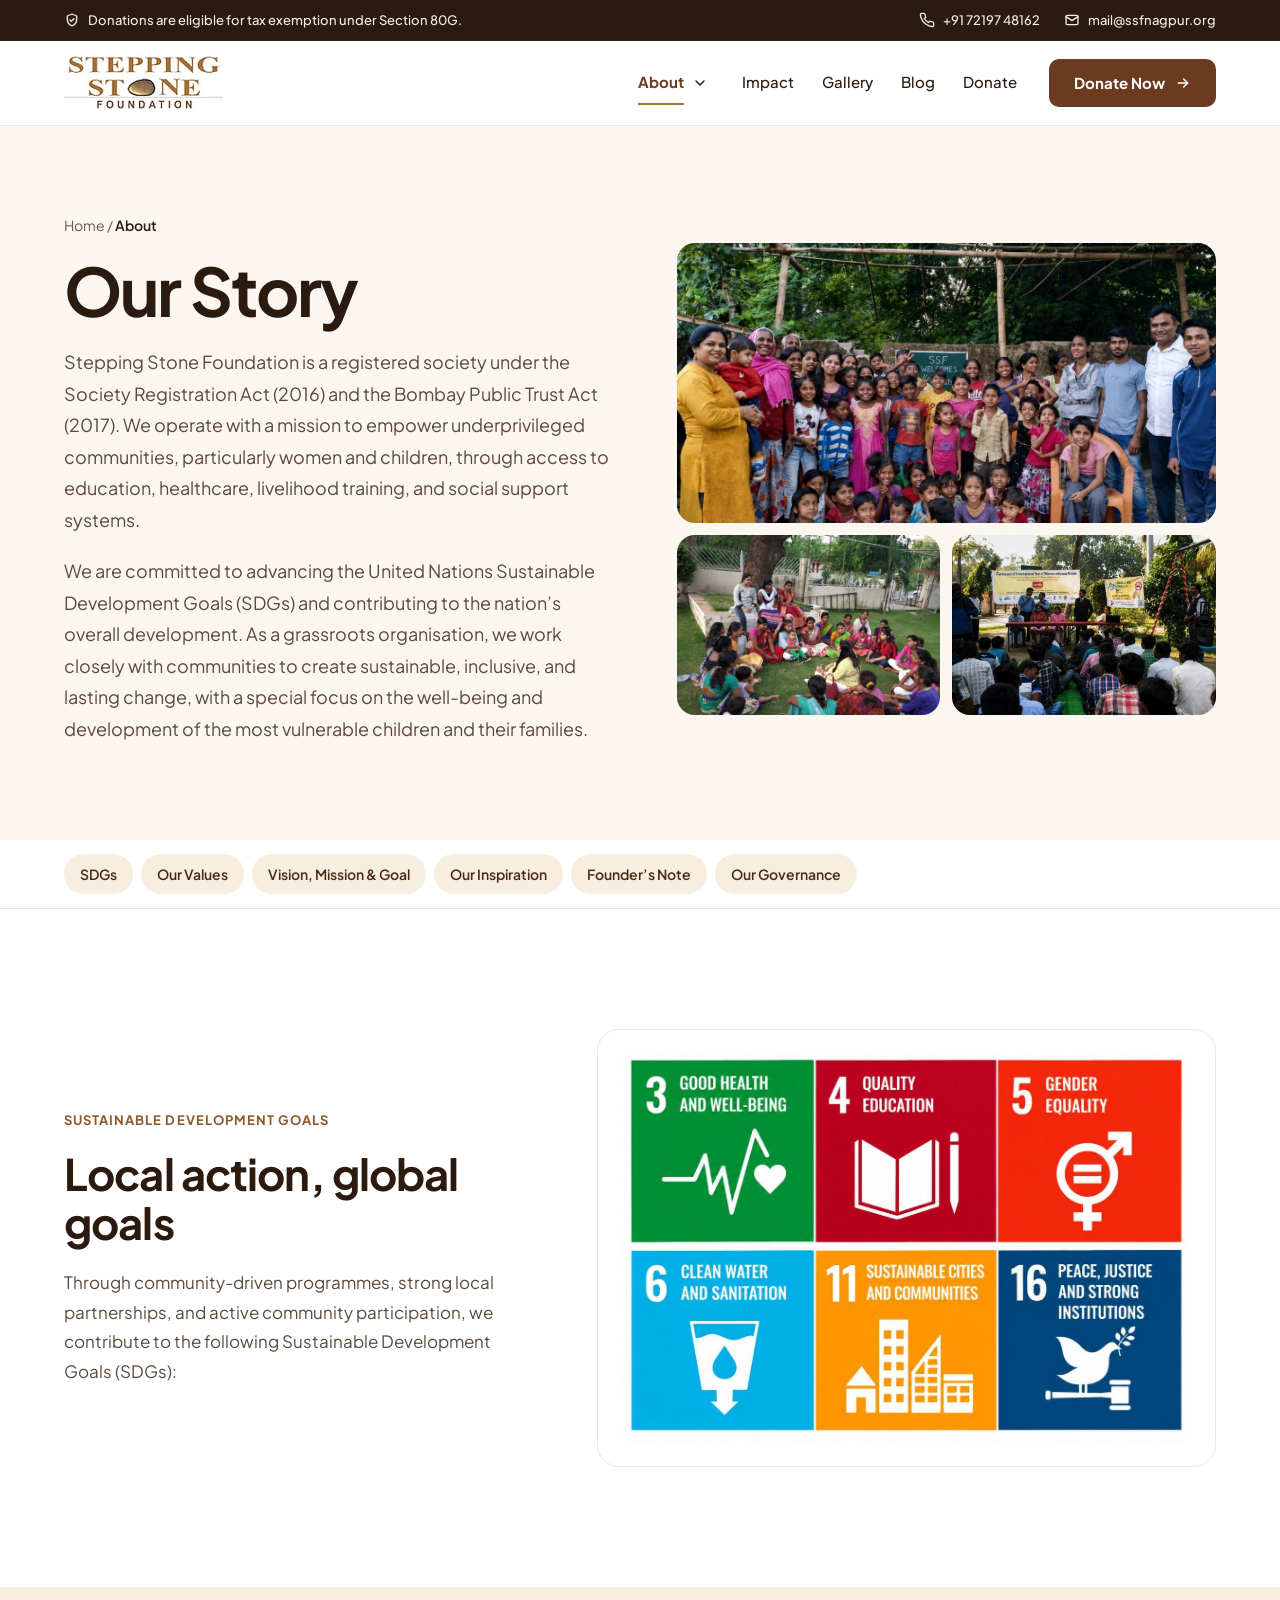
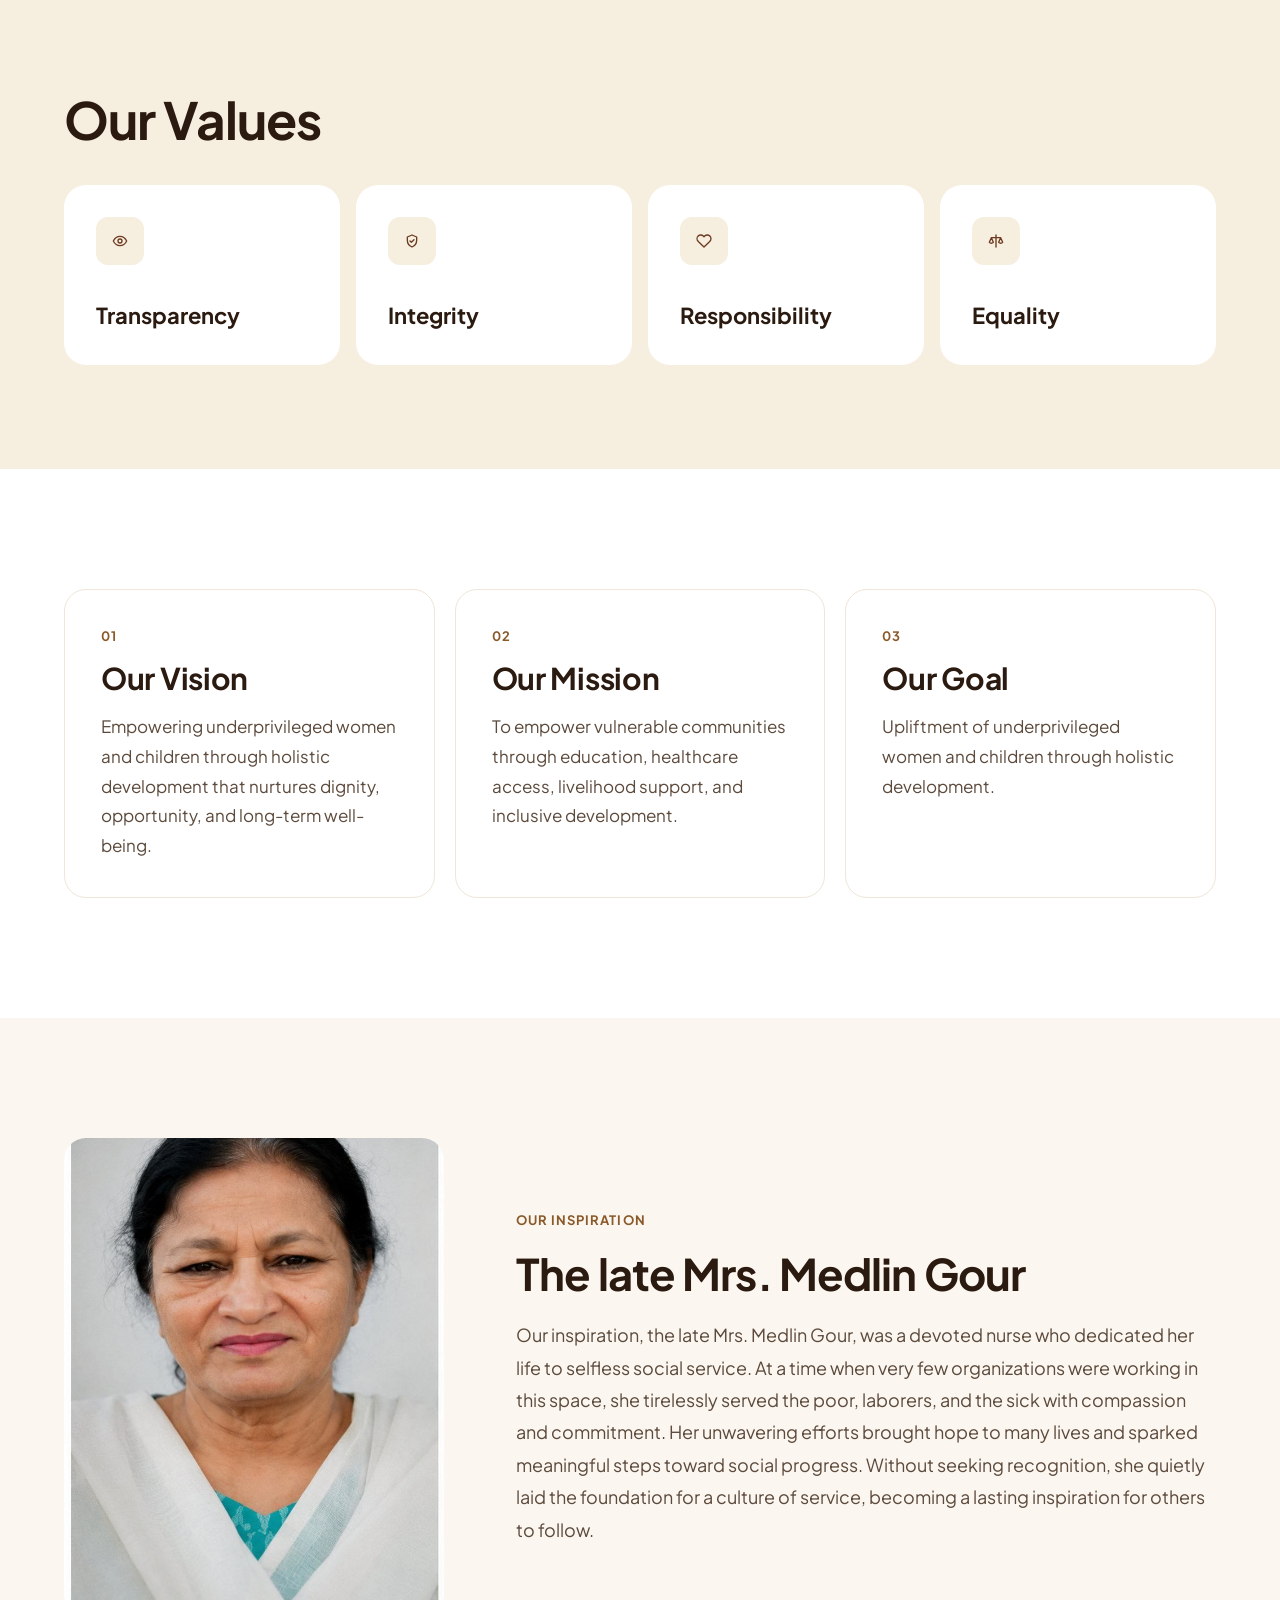
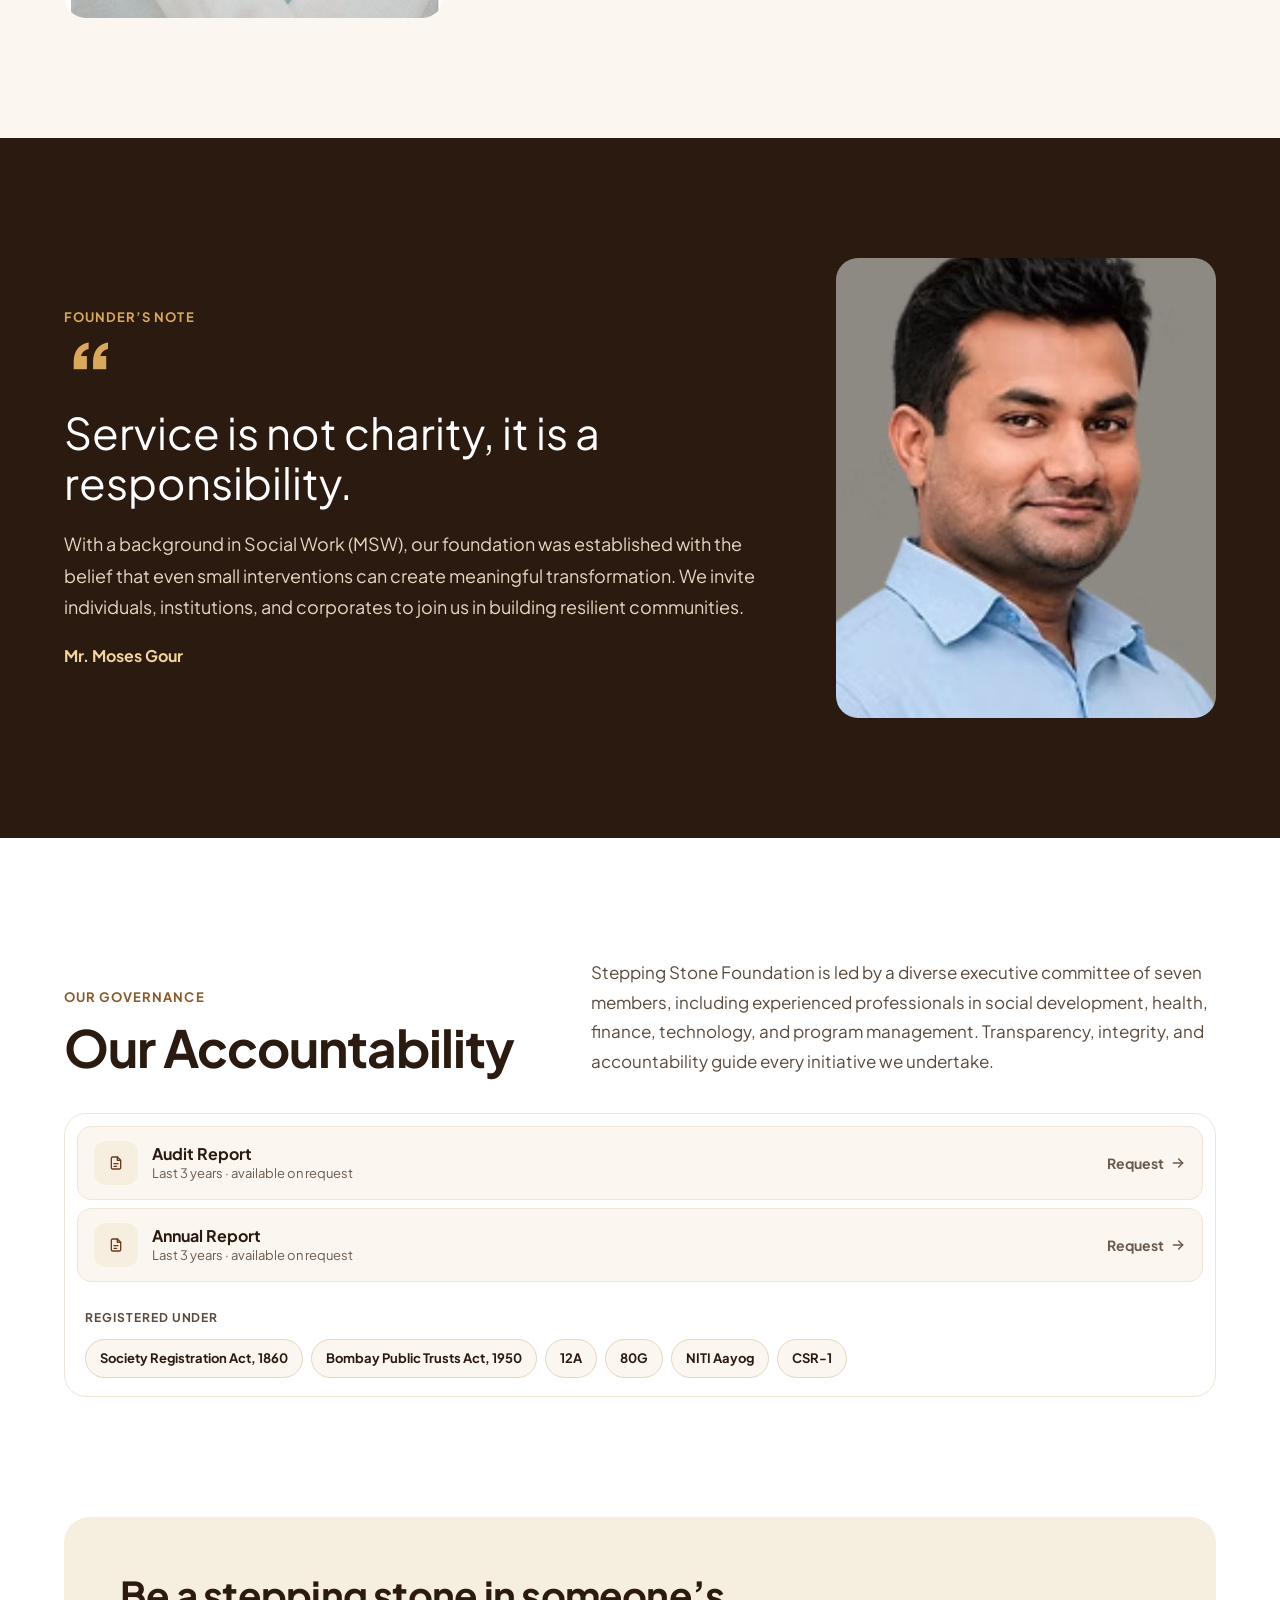
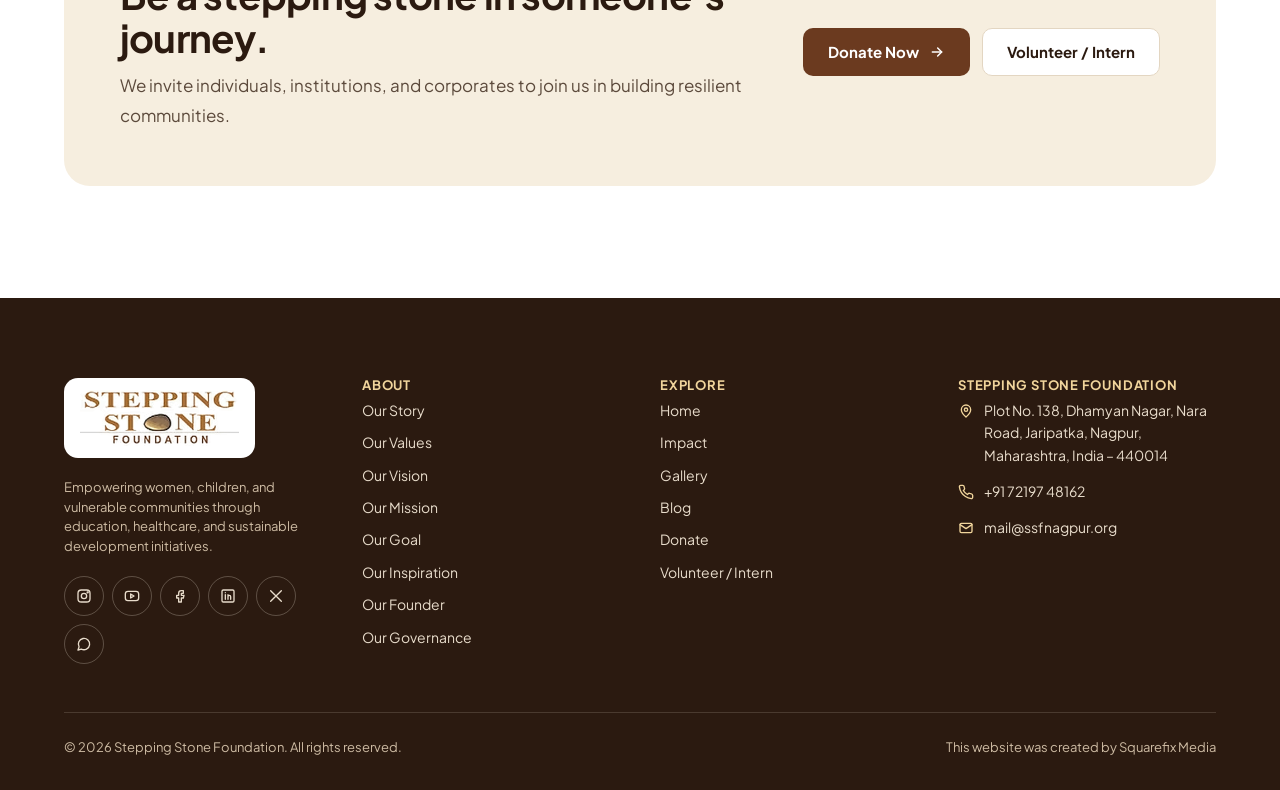
==== about.html @ 9527ee8d "Add files via upload" ====
<!DOCTYPE html>
<html lang="en">
<head>
<meta charset="utf-8">
<meta name="viewport" content="width=device-width, initial-scale=1">
<title>About — Stepping Stone Foundation</title>
<meta name="description" content="Our story, values, vision, mission, inspiration, founder’s note and governance at Stepping Stone Foundation, Nagpur.">
<meta property="og:title" content="About — Stepping Stone Foundation">
<meta property="og:description" content="Our story, values, vision, mission, inspiration, founder’s note and governance at Stepping Stone Foundation, Nagpur.">
<meta property="og:image" content="assets/img/hero-1.jpg">
<meta name="theme-color" content="#2B1A10">
<link rel="icon" href="data:image/svg+xml,%3Csvg xmlns='http://www.w3.org/2000/svg' viewBox='0 0 64 64'%3E%3Crect width='64' height='64' rx='14' fill='%232B1A10'/%3E%3Cellipse cx='32' cy='34' rx='18' ry='13' fill='%23A8732B'/%3E%3Cellipse cx='26' cy='29' rx='6' ry='3' fill='%23F1D59C' opacity='.8'/%3E%3C/svg%3E">
<link rel="preconnect" href="https://fonts.googleapis.com">
<link rel="preconnect" href="https://fonts.gstatic.com" crossorigin>
<link href="https://fonts.googleapis.com/css2?family=Plus+Jakarta+Sans:ital,wght@0,400;0,500;0,600;0,700;0,800;1,500&display=swap" rel="stylesheet">
<link rel="stylesheet" href="assets/css/style.css">
<script>(function(d){if('IntersectionObserver' in window&&!matchMedia('(prefers-reduced-motion: reduce)').matches){d.classList.add('js-reveal');setTimeout(function(){if(!window.SSF_REVEAL)d.classList.remove('js-reveal')},3000)}})(document.documentElement)</script>
</head>
<body>
<a class="skip" href="#main">Skip to content</a>
<div class="topbar">
<div class="container">
<p class="note"><svg class="icon" width="15" height="15" viewBox="0 0 24 24" fill="none" stroke="currentColor" stroke-width="2" stroke-linecap="round" stroke-linejoin="round" aria-hidden="true"><path d="M12 3l7 3v5c0 4.5-3 8.5-7 10-4-1.5-7-5.5-7-10V6l7-3z"/><path d="M9 12l2 2 4-4"/></svg>Donations are eligible for tax exemption under Section 80G.</p>
<div class="contact">
<a href="tel:+917219748162"><svg class="icon" width="14" height="14" viewBox="0 0 24 24" fill="none" stroke="currentColor" stroke-width="2" stroke-linecap="round" stroke-linejoin="round" aria-hidden="true"><path d="M22 16.9v3a2 2 0 0 1-2.2 2 19.8 19.8 0 0 1-8.6-3.1 19.5 19.5 0 0 1-6-6A19.8 19.8 0 0 1 2.1 4.2 2 2 0 0 1 4.1 2h3a2 2 0 0 1 2 1.7c.1.9.4 1.8.7 2.7a2 2 0 0 1-.5 2.1L8 9.8a16 16 0 0 0 6 6l1.3-1.3a2 2 0 0 1 2.1-.4c.9.3 1.8.6 2.7.7a2 2 0 0 1 1.7 2z"/></svg>+91 72197 48162</a>
<a href="mailto:mail@ssfnagpur.org"><svg class="icon" width="14" height="14" viewBox="0 0 24 24" fill="none" stroke="currentColor" stroke-width="2" stroke-linecap="round" stroke-linejoin="round" aria-hidden="true"><rect x="3" y="5" width="18" height="14" rx="2"/><path d="M3 7l9 6 9-6"/></svg>mail@ssfnagpur.org</a>
</div>
</div>
</div>
<header class="site-header">
<div class="container">
<a class="brand" href="index.html" aria-label="Stepping Stone Foundation, home"><img src="assets/img/logo.png" alt="Stepping Stone Foundation" width="156" height="55"></a>
<button class="nav-toggle" type="button" aria-expanded="false" aria-controls="site-nav" aria-label="Menu"><svg class="icon" width="22" height="22" viewBox="0 0 24 24" fill="none" stroke="currentColor" stroke-width="2" stroke-linecap="round" stroke-linejoin="round" aria-hidden="true"><path d="M4 7h16M4 12h16M4 17h16"/></svg></button>
<nav class="nav" id="site-nav" aria-label="Main">
<ul class="nav-links">
<li class="has-menu"><a href="about.html" aria-current="page">About</a><button class="submenu-toggle" type="button" aria-expanded="false" aria-controls="about-menu" aria-label="Show About sections"><svg class="icon" width="16" height="16" viewBox="0 0 24 24" fill="none" stroke="currentColor" stroke-width="2.2" stroke-linecap="round" stroke-linejoin="round" aria-hidden="true"><path d="M6 9l6 6 6-6"/></svg></button><div class="submenu" id="about-menu"><ul><li><a href="about.html#story">Our Story</a></li>
<li><a href="about.html#values">Our Values</a></li>
<li><a href="about.html#vision">Our Vision</a></li>
<li><a href="about.html#mission">Our Mission</a></li>
<li><a href="about.html#goal">Our Goal</a></li>
<li><a href="about.html#inspiration">Our Inspiration</a></li>
<li><a href="about.html#founder">Our Founder</a></li>
<li><a href="about.html#governance">Our Governance</a></li></ul></div></li>
<li><a href="impact.html">Impact</a></li>
<li><a href="gallery.html">Gallery</a></li>
<li><a href="blog.html">Blog</a></li>
<li><a href="donate.html">Donate</a></li>
</ul>
<a class="btn btn-primary" href="donate.html">Donate Now<svg class="icon" width="16" height="16" viewBox="0 0 24 24" fill="none" stroke="currentColor" stroke-width="2.2" stroke-linecap="round" stroke-linejoin="round" aria-hidden="true"><path d="M5 12h14"/><path d="M13 6l6 6-6 6"/></svg></a>
</nav>
</div>
</header>
<main id="main">

<section class="page-hero bg-cream-2" id="story">
<div class="container row" style="gap:48px 64px">
<div class="stack grow reveal" style="flex-grow:1.1">
<nav aria-label="Breadcrumb" class="breadcrumb"><a href="index.html">Home</a> / <span aria-current="page">About</span></nav>
<h1 class="h1">Our Story</h1>
<p class="body-lg" style="font-size:18px">Stepping Stone Foundation is a registered society under the Society Registration Act (2016) and the Bombay Public Trust Act (2017). We operate with a mission to empower underprivileged communities, particularly women and children, through access to education, healthcare, livelihood training, and social support systems.</p>
<p class="body-lg" style="font-size:18px">We are committed to advancing the United Nations Sustainable Development Goals (SDGs) and contributing to the nation’s overall development. As a grassroots organisation, we work closely with communities to create sustainable, inclusive, and lasting change, with a special focus on the well-being and development of the most vulnerable children and their families.</p>
</div>
<div class="grow reveal" style="display:grid;grid-template-columns:1fr 1fr;gap:12px;--d:90ms">
<img alt="Children and volunteers at a Stepping Stone community session" class="cover" decoding="async" height="900" src="assets/img/hero-1.jpg" style="grid-column:1/-1;height:280px;border-radius:18px" width="1200"/>
<img alt="Women in a community meeting circle" class="cover" decoding="async" height="820" src="assets/img/g-circle-meeting.jpg" style="height:180px;border-radius:18px" width="1280"/>
<img alt="Awareness programme for college students on women empowerment and healthcare" class="cover" decoding="async" height="596" src="assets/img/g-awareness-program.jpg" style="height:180px;border-radius:18px" width="796"/>
</div>
</div>
</section>
<nav aria-label="On this page" style="border-bottom:1px solid var(--line)"><div class="container" style="display:flex;flex-wrap:wrap;gap:8px;padding-top:14px;padding-bottom:14px">
<a class="pill" href="#sdgs" style="min-height:40px;font-size:14px;padding:0 16px">SDGs</a><a class="pill" href="#values" style="min-height:40px;font-size:14px;padding:0 16px">Our Values</a><a class="pill" href="#vision" style="min-height:40px;font-size:14px;padding:0 16px">Vision, Mission &amp; Goal</a><a class="pill" href="#inspiration" style="min-height:40px;font-size:14px;padding:0 16px">Our Inspiration</a><a class="pill" href="#founder" style="min-height:40px;font-size:14px;padding:0 16px">Founder’s Note</a><a class="pill" href="#governance" style="min-height:40px;font-size:14px;padding:0 16px">Our Governance</a>
</div></nav>
<section class="section" id="sdgs">
<div class="container row" style="gap:40px 64px">
<div class="stack grow-sm reveal"><p class="eyebrow">Sustainable Development Goals</p><h2 class="h2" style="font-size:clamp(30px,3.4vw,44px)">Local action, global goals</h2><p class="body-lg">Through community-driven programmes, strong local partnerships, and active community participation, we contribute to the following Sustainable Development Goals (SDGs):</p></div>
<div class="card grow reveal" style="padding:24px;flex-grow:1.2;--d:90ms"><img alt="UN SDGs 3 Good Health and Well-being, 4 Quality Education, 5 Gender Equality, 6 Clean Water and Sanitation, 11 Sustainable Cities and Communities, 16 Peace, Justice and Strong Institutions" decoding="async" height="819" loading="lazy" src="assets/img/sdgs.jpg" style="width:100%;border-radius:8px" width="1200"/></div>
</div>
</section>
<section class="section bg-cream" id="values" style="padding:104px 0">
<div class="container stack-lg" style="gap:36px">
<h2 class="h2 reveal">Our Values</h2>
<div class="grid-auto-sm">
<div class="card stack reveal" style="border:0;min-height:180px;justify-content:space-between;gap:28px"><span class="icon-box" style="width:48px;height:48px"><svg aria-hidden="true" class="icon" fill="none" height="22" stroke="currentColor" stroke-linecap="round" stroke-linejoin="round" stroke-width="2" viewbox="0 0 24 24" width="22"><path d="M2 12s3.5-7 10-7 10 7 10 7-3.5 7-10 7S2 12 2 12z"></path><circle cx="12" cy="12" r="3"></circle></svg></span><p style="font-size:22px;font-weight:700">Transparency</p></div>
<div class="card stack reveal" style="border:0;min-height:180px;justify-content:space-between;gap:28px;--d:90ms"><span class="icon-box" style="width:48px;height:48px"><svg aria-hidden="true" class="icon" fill="none" height="22" stroke="currentColor" stroke-linecap="round" stroke-linejoin="round" stroke-width="2" viewbox="0 0 24 24" width="22"><path d="M12 3l7 3v5c0 4.5-3 8.5-7 10-4-1.5-7-5.5-7-10V6l7-3z"></path><path d="M9 12l2 2 4-4"></path></svg></span><p style="font-size:22px;font-weight:700">Integrity</p></div>
<div class="card stack reveal" style="border:0;min-height:180px;justify-content:space-between;gap:28px;--d:180ms"><span class="icon-box" style="width:48px;height:48px"><svg aria-hidden="true" class="icon" fill="none" height="22" stroke="currentColor" stroke-linecap="round" stroke-linejoin="round" stroke-width="2" viewbox="0 0 24 24" width="22"><path d="M20.8 4.6a5.5 5.5 0 0 0-7.8 0L12 5.7l-1-1.1a5.5 5.5 0 0 0-7.8 7.8l1 1.1L12 21l7.8-7.5 1-1.1a5.5 5.5 0 0 0 0-7.8z"></path></svg></span><p style="font-size:22px;font-weight:700">Responsibility</p></div>
<div class="card stack reveal" style="border:0;min-height:180px;justify-content:space-between;gap:28px;--d:270ms"><span class="icon-box" style="width:48px;height:48px"><svg aria-hidden="true" class="icon" fill="none" height="22" stroke="currentColor" stroke-linecap="round" stroke-linejoin="round" stroke-width="2" viewbox="0 0 24 24" width="22"><path d="M12 3v18M5 7h14M5 7l-3 7a4 4 0 0 0 6 0L5 7zM19 7l-3 7a4 4 0 0 0 6 0l-3-7z"></path></svg></span><p style="font-size:22px;font-weight:700">Equality</p></div>
</div>
</div>
</section>
<section class="section">
<div class="container grid-auto">
<div class="card stack reveal" id="vision" style="padding:36px;gap:16px"><p class="counter">01</p><h2 class="h4" style="font-size:30px">Our Vision</h2><p class="body-lg">Empowering underprivileged women and children through holistic development that nurtures dignity, opportunity, and long-term well-being.</p></div><div class="card stack reveal" id="mission" style="padding:36px;gap:16px;--d:90ms"><p class="counter">02</p><h2 class="h4" style="font-size:30px">Our Mission</h2><p class="body-lg">To empower vulnerable communities through education, healthcare access, livelihood support, and inclusive development.</p></div><div class="card stack reveal" id="goal" style="padding:36px;gap:16px;--d:180ms"><p class="counter">03</p><h2 class="h4" style="font-size:30px">Our Goal</h2><p class="body-lg">Upliftment of underprivileged women and children through holistic development.</p></div>
</div>
</section>
<section class="section bg-cream-2" id="inspiration">
<div class="container row" style="gap:40px 72px">
<img alt="The late Mrs. Medlin Gour" class="cover reveal" decoding="async" height="1196" loading="lazy" src="assets/img/inspiration-medlin-gour.jpg" style="flex:0 1 380px;max-width:380px;height:480px;border-radius:22px;min-width:0" width="674"/>
<div class="stack grow reveal" style="--d:90ms"><p class="eyebrow">Our Inspiration</p><h2 class="h2" style="font-size:clamp(30px,3.4vw,44px)">The late Mrs. Medlin Gour</h2><p class="body-lg" style="font-size:18px;line-height:1.8">Our inspiration, the late Mrs. Medlin Gour, was a devoted nurse who dedicated her life to selfless social service. At a time when very few organizations were working in this space, she tirelessly served the poor, laborers, and the sick with compassion and commitment. Her unwavering efforts brought hope to many lives and sparked meaningful steps toward social progress. Without seeking recognition, she quietly laid the foundation for a culture of service, becoming a lasting inspiration for others to follow.</p></div>
</div>
</section>
<section class="section bg-ink" id="founder">
<div class="container row" style="gap:40px 72px;flex-wrap:wrap-reverse">
<div class="stack grow reveal"><p class="eyebrow">Founder’s Note</p><span aria-hidden="true" class="quote-mark" style="font-size:88px;height:40px">“</span><p class="h2" style="color:#fff;font-size:clamp(30px,3.4vw,46px);line-height:1.15">Service is not charity, it is a responsibility.</p><p class="body-lg" style="font-size:18px">With a background in Social Work (MSW), our foundation was established with the belief that even small interventions can create meaningful transformation. We invite individuals, institutions, and corporates to join us in building resilient communities.</p><p style="font-weight:700;color:var(--gold-light)">Mr. Moses Gour</p></div>
<img alt="Mr. Moses Gour, Founder" class="cover reveal" decoding="async" height="609" loading="lazy" src="assets/img/founder-moses-gour.jpg" style="flex:0 1 380px;max-width:380px;height:460px;border-radius:22px;min-width:0;--d:90ms" width="515"/>
</div>
</section>
<section class="section" id="governance">
<div class="container stack-lg" style="gap:36px">
<div class="row row--end" style="gap:20px 64px"><div class="stack-sm grow-sm reveal"><p class="eyebrow">Our Governance</p><h2 class="h2">Our Accountability</h2></div><p class="body-lg grow reveal" style="flex-grow:1.3;--d:90ms">Stepping Stone Foundation is led by a diverse executive committee of seven members, including experienced professionals in social development, health, finance, technology, and program management. Transparency, integrity, and accountability guide every initiative we undertake.</p></div>
<div class="gov-panel reveal" style="--d:90ms">
<div class="doc-list"><a class="doc-row" data-doc="" href="assets/docs/audit-report.pdf" rel="noopener" target="_blank">
<span class="doc-icon"><svg aria-hidden="true" class="icon" fill="none" height="20" stroke="currentColor" stroke-linecap="round" stroke-linejoin="round" stroke-width="2" viewbox="0 0 24 24" width="20"><path d="M14 3H7a2 2 0 0 0-2 2v14a2 2 0 0 0 2 2h10a2 2 0 0 0 2-2V8z"></path><path d="M14 3v5h5"></path><path d="M9 13h6M9 17h4"></path></svg></span>
<span class="doc-text"><strong>Audit Report</strong><span>Last 3 years · PDF</span></span>
<span class="doc-action"><span data-doc-label="">View</span><svg aria-hidden="true" class="icon" fill="none" height="15" stroke="currentColor" stroke-linecap="round" stroke-linejoin="round" stroke-width="2.2" viewbox="0 0 24 24" width="15"><path d="M5 12h14"></path><path d="M13 6l6 6-6 6"></path></svg></span>
</a><a class="doc-row" data-doc="" href="assets/docs/annual-report.pdf" rel="noopener" target="_blank">
<span class="doc-icon"><svg aria-hidden="true" class="icon" fill="none" height="20" stroke="currentColor" stroke-linecap="round" stroke-linejoin="round" stroke-width="2" viewbox="0 0 24 24" width="20"><path d="M14 3H7a2 2 0 0 0-2 2v14a2 2 0 0 0 2 2h10a2 2 0 0 0 2-2V8z"></path><path d="M14 3v5h5"></path><path d="M9 13h6M9 17h4"></path></svg></span>
<span class="doc-text"><strong>Annual Report</strong><span>Last 3 years · PDF</span></span>
<span class="doc-action"><span data-doc-label="">View</span><svg aria-hidden="true" class="icon" fill="none" height="15" stroke="currentColor" stroke-linecap="round" stroke-linejoin="round" stroke-width="2.2" viewbox="0 0 24 24" width="15"><path d="M5 12h14"></path><path d="M13 6l6 6-6 6"></path></svg></span>
</a></div>
<div class="reg-box"><p class="eyebrow" style="font-size:12px;color:var(--text)">Registered under</p><div class="reg-tags"><span class="tag">Society Registration Act, 1860</span><span class="tag">Bombay Public Trusts Act, 1950</span><span class="tag">12A</span><span class="tag">80G</span><span class="tag">NITI Aayog</span><span class="tag">CSR-1</span></div></div>
</div>
</div>
</section>
<section style="padding:0 0 112px"><div class="container"><div class="cta-band reveal">
<div class="stack-sm" style="flex:1 1 460px"><h2 class="h2" style="font-size:clamp(28px,3vw,40px)">Be a stepping stone in someone’s journey.</h2><p class="body-lg">We invite individuals, institutions, and corporates to join us in building resilient communities.</p></div>
<div style="display:flex;flex-wrap:wrap;gap:12px"><a class="btn btn-primary" href="donate.html">Donate Now<svg aria-hidden="true" class="icon" fill="none" height="16" stroke="currentColor" stroke-linecap="round" stroke-linejoin="round" stroke-width="2.2" viewbox="0 0 24 24" width="16"><path d="M5 12h14"></path><path d="M13 6l6 6-6 6"></path></svg></a><a class="btn btn-secondary" href="index.html#volunteer">Volunteer / Intern</a></div>
</div></div></section>
</main>
<footer class="site-footer">
<div class="container">
<div class="footer-grid">
<div class="stack" style="align-items:flex-start">
<a class="footer-logo" href="index.html" aria-label="Stepping Stone Foundation, home"><img src="assets/img/logo.png" alt="Stepping Stone Foundation" width="170" height="60"></a>
<p class="small" style="color:#CDBBA3;max-width:280px">Empowering women, children, and vulnerable communities through education, healthcare, and sustainable development initiatives.</p>
<div class="socials">
<a href="https://www.instagram.com/steppingstonefoundationnagpur" target="_blank" rel="noopener" aria-label="Instagram"><svg class="icon" width="16" height="16" viewBox="0 0 24 24" fill="none" stroke="currentColor" stroke-width="2" stroke-linecap="round" stroke-linejoin="round" aria-hidden="true"><rect x="3" y="3" width="18" height="18" rx="5"/><circle cx="12" cy="12" r="4"/><circle cx="17.5" cy="6.5" r=".8"/></svg></a>
<a href="https://youtube.com/@steppingstone-r8e" target="_blank" rel="noopener" aria-label="YouTube"><svg class="icon" width="16" height="16" viewBox="0 0 24 24" fill="none" stroke="currentColor" stroke-width="2" stroke-linecap="round" stroke-linejoin="round" aria-hidden="true"><rect x="2" y="5" width="20" height="14" rx="4"/><path d="M10 9l5 3-5 3z"/></svg></a>
<a href="https://www.facebook.com/watch/?v=477281196458527" target="_blank" rel="noopener" aria-label="Facebook"><svg class="icon" width="16" height="16" viewBox="0 0 24 24" fill="none" stroke="currentColor" stroke-width="2" stroke-linecap="round" stroke-linejoin="round" aria-hidden="true"><path d="M14 8h3V4h-3a4 4 0 0 0-4 4v3H7v4h3v6h4v-6h3l1-4h-4V8z"/></svg></a>
<a href="http://www.linkedin.com/in/steppingstone-foundation-10208b325" target="_blank" rel="noopener" aria-label="LinkedIn"><svg class="icon" width="16" height="16" viewBox="0 0 24 24" fill="none" stroke="currentColor" stroke-width="2" stroke-linecap="round" stroke-linejoin="round" aria-hidden="true"><rect x="3" y="3" width="18" height="18" rx="2"/><path d="M8 10v7M8 7v.01M12 17v-4a2 2 0 0 1 4 0v4M12 10v7"/></svg></a>
<a href="https://x.com/Steppingst93715" target="_blank" rel="noopener" aria-label="X"><svg class="icon" width="16" height="16" viewBox="0 0 24 24" fill="none" stroke="currentColor" stroke-width="2" stroke-linecap="round" stroke-linejoin="round" aria-hidden="true"><path d="M4 4l16 16M20 4L4 20"/></svg></a>
<a href="https://wa.me/919890223319" target="_blank" rel="noopener" aria-label="WhatsApp"><svg class="icon" width="16" height="16" viewBox="0 0 24 24" fill="none" stroke="currentColor" stroke-width="2" stroke-linecap="round" stroke-linejoin="round" aria-hidden="true"><path d="M3 21l1.6-4.7A8.5 8.5 0 1 1 8 19.6L3 21z"/></svg></a>
</div>
</div>
<div>
<h2>About</h2>
<ul class="footer-links">
<li><a href="about.html#story">Our Story</a></li><li><a href="about.html#values">Our Values</a></li><li><a href="about.html#vision">Our Vision</a></li><li><a href="about.html#mission">Our Mission</a></li><li><a href="about.html#goal">Our Goal</a></li><li><a href="about.html#inspiration">Our Inspiration</a></li><li><a href="about.html#founder">Our Founder</a></li><li><a href="about.html#governance">Our Governance</a></li>
</ul>
</div>
<div>
<h2>Explore</h2>
<ul class="footer-links">
<li><a href="index.html">Home</a></li>
<li><a href="impact.html">Impact</a></li>
<li><a href="gallery.html">Gallery</a></li>
<li><a href="blog.html">Blog</a></li>
<li><a href="donate.html">Donate</a></li>
<li><a href="index.html#volunteer">Volunteer / Intern</a></li>
</ul>
</div>
<div>
<h2>Stepping Stone Foundation</h2>
<div class="footer-contact">
<p><svg class="icon" width="16" height="16" viewBox="0 0 24 24" fill="none" stroke="currentColor" stroke-width="2" stroke-linecap="round" stroke-linejoin="round" aria-hidden="true"><path d="M12 21s-7-6.2-7-11a7 7 0 0 1 14 0c0 4.8-7 11-7 11z"/><circle cx="12" cy="10" r="2.5"/></svg><span>Plot No. 138, Dhamyan Nagar, Nara Road, Jaripatka, Nagpur, Maharashtra, India – 440014</span></p>
<a href="tel:+917219748162"><svg class="icon" width="16" height="16" viewBox="0 0 24 24" fill="none" stroke="currentColor" stroke-width="2" stroke-linecap="round" stroke-linejoin="round" aria-hidden="true"><path d="M22 16.9v3a2 2 0 0 1-2.2 2 19.8 19.8 0 0 1-8.6-3.1 19.5 19.5 0 0 1-6-6A19.8 19.8 0 0 1 2.1 4.2 2 2 0 0 1 4.1 2h3a2 2 0 0 1 2 1.7c.1.9.4 1.8.7 2.7a2 2 0 0 1-.5 2.1L8 9.8a16 16 0 0 0 6 6l1.3-1.3a2 2 0 0 1 2.1-.4c.9.3 1.8.6 2.7.7a2 2 0 0 1 1.7 2z"/></svg>+91 72197 48162</a>
<a href="mailto:mail@ssfnagpur.org"><svg class="icon" width="16" height="16" viewBox="0 0 24 24" fill="none" stroke="currentColor" stroke-width="2" stroke-linecap="round" stroke-linejoin="round" aria-hidden="true"><rect x="3" y="5" width="18" height="14" rx="2"/><path d="M3 7l9 6 9-6"/></svg>mail@ssfnagpur.org</a>
</div>
</div>
</div>
<div class="footer-bottom">
<span>© <span data-year>2026</span> Stepping Stone Foundation. All rights reserved.</span>
<a href="https://www.squarefix.me/" target="_blank" rel="noopener">This website was created by Squarefix Media</a>
</div>
</div>
</footer>
<script src="assets/js/config.js"></script>
<script src="assets/js/main.js"></script>
</body>
</html>
---- assets/css/style.css ----
/* Stepping Stone Foundation — site styles */
:root{
  --ink:#2B1A10; --brown:#6B3A1F; --brown-dark:#55301A; --gold:#A8732B; --gold-text:#8A5A2B; --gold-light:#F1D59C; --gold-soft:#D9A85B;
  --cream:#F6EEDF; --cream-2:#FBF7F0; --cream-3:#EADCC4; --line:#EFE6D8; --line-2:#E3D6C2;
  --text:#5C4A3C; --muted:#6B5A4C; --white:#FFFFFF; --error:#A12D1C; --success:#2F6B3A;
  --radius:22px; --radius-sm:12px; --max:1200px;
  --font:'Plus Jakarta Sans', system-ui, -apple-system, 'Segoe UI', sans-serif;
}
*{box-sizing:border-box}
html{scroll-behavior:smooth}
body{margin:0;font-family:var(--font);color:var(--ink);background:var(--white);font-size:16px;line-height:1.6;-webkit-font-smoothing:antialiased}
img{max-width:100%;height:auto;display:block}
a{color:var(--brown);text-decoration:none}
a:hover{color:var(--ink)}
h1,h2,h3{margin:0;line-height:1.12;letter-spacing:-0.02em;font-weight:700}
p{margin:0}
button,input,select,textarea{font:inherit;color:inherit}
:focus-visible{outline:3px solid var(--gold);outline-offset:2px;border-radius:4px}
.sr-only{position:absolute;width:1px;height:1px;padding:0;margin:-1px;overflow:hidden;clip:rect(0,0,0,0);white-space:nowrap;border:0}
.skip{position:absolute;left:12px;top:-60px;background:var(--ink);color:#fff;padding:10px 14px;border-radius:8px;z-index:100}
.skip:focus{top:12px;color:#fff}

.container{max-width:var(--max);margin:0 auto;padding:0 24px}
.section{padding:120px 0}
.section--tight{padding:88px 0}
.bg-cream{background:var(--cream)}
.bg-cream-2{background:var(--cream-2)}
.bg-ink{background:var(--ink);color:var(--cream)}
.stack{display:flex;flex-direction:column;gap:20px}
.stack-sm{display:flex;flex-direction:column;gap:12px}
.stack-lg{display:flex;flex-direction:column;gap:40px}
.row{display:flex;flex-wrap:wrap;gap:24px 64px;align-items:center}
.row--top{align-items:flex-start}
.row--end{align-items:flex-end;justify-content:space-between}
.grow{flex:1 1 440px;min-width:0}
.grow-sm{flex:1 1 320px;min-width:0}
.grid{display:grid;gap:20px}
.grid-auto{display:grid;gap:20px;grid-template-columns:repeat(auto-fit,minmax(min(100%,280px),1fr))}
.grid-auto-sm{display:grid;gap:16px;grid-template-columns:repeat(auto-fit,minmax(min(100%,220px),1fr))}

/* Type */
.eyebrow{font-size:13px;font-weight:700;letter-spacing:.08em;text-transform:uppercase;color:var(--gold-text)}
.bg-ink .eyebrow{color:var(--gold-soft)}
.display{font-size:clamp(42px,5vw,66px);line-height:1.04;letter-spacing:-0.03em}
.display .accent{color:var(--gold)}
.h1{font-size:clamp(40px,5.2vw,68px);line-height:1.05;letter-spacing:-0.03em}
.h2{font-size:clamp(32px,4vw,52px)}
.h3{font-size:clamp(26px,2.8vw,38px)}
.h4{font-size:22px;letter-spacing:-0.01em}
.lead{font-size:clamp(17px,1.5vw,19px);line-height:1.65;color:var(--muted)}
.body-lg{font-size:17px;line-height:1.75;color:var(--text)}
.body{font-size:15px;line-height:1.7;color:var(--text)}
.small{font-size:13px;line-height:1.5;color:var(--text)}
.bg-ink .body,.bg-ink .body-lg,.bg-ink .lead{color:#E3D6C2}
.link-arrow{display:inline-flex;align-items:center;gap:10px;font-weight:700;font-size:15px;min-height:44px;color:var(--brown)}
.link-arrow svg{transition:transform .2s}
.link-arrow:hover svg{transform:translateX(3px)}
.breadcrumb{font-size:14px;color:var(--muted)}
.breadcrumb a{color:var(--muted)}
.breadcrumb [aria-current]{color:var(--ink);font-weight:600}

/* Buttons */
.btn{display:inline-flex;align-items:center;justify-content:center;gap:10px;min-height:48px;padding:0 24px;border-radius:10px;font-size:15px;font-weight:700;border:1px solid transparent;cursor:pointer;text-decoration:none;will-change:transform}
.btn-primary{background:var(--brown);color:#fff}
.btn-primary:hover{background:var(--brown-dark);color:#fff}
.btn-secondary{background:#fff;color:var(--ink);border-color:var(--line-2)}
.btn-secondary:hover{border-color:var(--brown);color:var(--brown)}
.btn-block{width:100%;min-height:54px;font-size:16px}
.btn[disabled]{opacity:.6;cursor:progress}
.icon{width:16px;height:16px;flex:none}
.btn{max-width:100%;text-align:center;overflow-wrap:anywhere}

/* Pills / chips */
.pill{display:inline-flex;align-items:center;gap:8px;background:var(--cream);color:#4A2A17;padding:7px 14px;border-radius:999px;font-size:13px;font-weight:600}
.chips{display:flex;flex-wrap:wrap;gap:10px;list-style:none;margin:0;padding:0}
.chip{display:flex;align-items:center;gap:8px;background:#fff;border-radius:999px;padding:10px 16px;font-size:14px;font-weight:600}
.chip svg{color:var(--brown)}
.tag{display:inline-flex;border:1px solid var(--line-2);background:#fff;border-radius:999px;padding:8px 14px;font-size:13px;font-weight:700}
.value-pill{background:var(--cream);color:#4A2A17;border-radius:999px;padding:8px 16px;font-size:14px;font-weight:700}

/* Top bar + header */
.topbar{background:var(--ink);color:var(--cream);font-size:13px;font-weight:500}
.topbar .container{display:flex;flex-wrap:wrap;justify-content:space-between;align-items:center;gap:8px 24px;padding-top:10px;padding-bottom:10px}
.topbar a{color:var(--cream);display:inline-flex;align-items:center;gap:8px}
.topbar a:hover{color:var(--gold-light)}
.topbar .contact{display:flex;flex-wrap:wrap;gap:8px 24px}
.topbar .note{display:flex;align-items:center;gap:8px}
.site-header{position:sticky;top:0;z-index:40;background:rgba(255,255,255,.96);backdrop-filter:saturate(1.2) blur(8px);border-bottom:1px solid var(--line)}
.site-header .container{display:flex;justify-content:space-between;align-items:center;gap:16px;padding-top:14px;padding-bottom:14px}
.nav{display:flex;align-items:center;gap:32px}
.nav-links{display:flex;align-items:center;gap:28px;list-style:none;margin:0;padding:0}
.nav-links a{display:inline-flex;align-items:center;min-height:44px;color:var(--ink);font-weight:500;font-size:15px;border-bottom:2px solid transparent}
.nav-links a:hover{color:var(--brown)}
.nav-links a[aria-current="page"]{color:var(--brown);font-weight:700;border-bottom-color:var(--gold)}
.nav-toggle{display:none;width:48px;height:48px;border-radius:12px;border:1px solid var(--line-2);background:#fff;align-items:center;justify-content:center;cursor:pointer}
@media (max-width:900px){
  .nav-toggle{display:inline-flex}
  .nav{position:absolute;left:0;right:0;top:100%;background:#fff;border-bottom:1px solid var(--line);flex-direction:column;align-items:stretch;gap:12px;padding:12px 24px 24px;display:none}
  .nav.is-open{display:flex}
  .nav-links{flex-direction:column;align-items:stretch;gap:0}
  .nav-links a{display:flex;padding:8px 0;border-bottom:1px solid var(--line);font-size:17px}
  .nav-links a[aria-current="page"]{border-bottom-color:var(--line)}
  .topbar .note{display:none}
}

/* Hero */
.hero{padding:80px 0 96px}
.hero-grid{display:flex;flex-wrap:wrap;gap:56px;align-items:center}
.hero-copy{flex:1.35 1 520px;min-width:0;display:flex;flex-direction:column;gap:28px;align-items:flex-start}
.hero-card{flex:1 1 380px;min-width:0;max-width:480px}
.photo-row{display:grid;gap:16px;grid-template-columns:repeat(auto-fit,minmax(min(100%,260px),1fr));margin-top:56px}
.photo-row img,.cover{width:100%;object-fit:cover;border-radius:16px}
.photo-row img{height:300px}
.page-hero{padding:88px 0 96px}

/* Cards */
.card{background:#fff;border:1px solid var(--line);border-radius:var(--radius);padding:32px}
.card-cream{background:var(--cream);border-radius:var(--radius);padding:32px}
.card-soft{background:var(--cream-2);border:1px solid var(--line);border-radius:18px;padding:24px}
.icon-box{width:44px;height:44px;border-radius:12px;background:var(--cream);color:var(--brown);display:flex;align-items:center;justify-content:center;flex:none}
.doc-card{display:flex;flex-direction:column;justify-content:space-between;gap:48px;min-height:220px;color:var(--ink);background:var(--cream-2);border:1px solid var(--line);border-radius:18px;padding:24px;transition:border-color .2s,transform .2s}
.doc-card:hover{border-color:var(--gold);color:var(--ink);transform:translateY(-2px)}
.doc-card strong{font-size:20px;line-height:1.3}
.checklist{list-style:none;margin:0;padding:0;display:flex;flex-direction:column;gap:12px;font-size:15px;font-weight:600}
.checklist li{display:flex;gap:10px;align-items:flex-start}
.checklist svg{color:var(--brown);margin-top:4px}

/* Partners */
.partners{background:var(--cream-2);border-top:1px solid var(--line);border-bottom:1px solid var(--line)}
.partners .container{display:flex;flex-wrap:wrap;align-items:center;justify-content:space-between;gap:24px;padding-top:32px;padding-bottom:32px}
.logo-tiles{display:flex;flex-wrap:wrap;gap:12px;align-items:center}
.logo-tile{width:92px;height:72px;background:#fff;border:1px solid var(--line);border-radius:12px;display:flex;align-items:center;justify-content:center;padding:8px}
.logo-tile img{max-width:100%;max-height:100%;object-fit:contain}
.logo-grid{display:grid;gap:12px;grid-template-columns:repeat(auto-fill,minmax(150px,1fr))}
.logo-grid .logo-tile{width:auto;height:110px;padding:14px}
.logo-tile--text{font-weight:800;letter-spacing:.04em;font-size:14px;text-align:center;color:var(--ink)}

/* Focus tabs */
.tabs{display:grid;grid-template-columns:repeat(auto-fit,minmax(150px,1fr));gap:4px;background:var(--cream);border-radius:14px;padding:5px}
.tab{min-height:46px;border:0;border-radius:10px;background:transparent;color:#4A3A2E;font-size:14px;font-weight:600;cursor:pointer;padding:0 10px}
.tab:hover{background:rgba(255,255,255,.6)}
.tab[aria-selected="true"]{background:var(--brown);color:#fff;font-weight:700}
.split-card{display:flex;flex-wrap:wrap;border:1px solid var(--line);border-radius:var(--radius);overflow:hidden;background:#fff}
.media{position:relative;flex:1 1 420px;min-width:0;min-height:440px;overflow:hidden;background:var(--cream-3)}
.media img{position:absolute;inset:0;width:100%;height:100%;object-fit:cover}
.split-card .split-body{flex:1 1 420px;min-width:0;padding:56px;display:flex;flex-direction:column;justify-content:center;gap:18px}
.split-card.cream{background:var(--cream);border:0}
.counter{font-size:13px;font-weight:700;letter-spacing:.08em;color:var(--gold-text)}
.tagline{font-size:19px;line-height:1.45;font-weight:600;color:var(--brown)}
.arrows{display:flex;gap:10px}
.arrow-btn{width:44px;height:44px;border-radius:10px;border:1px solid var(--line-2);background:#fff;color:var(--ink);display:inline-flex;align-items:center;justify-content:center;cursor:pointer}
.arrow-btn--dark{background:var(--ink);color:#fff;border-color:var(--ink)}
.arrow-btn:hover{border-color:var(--brown)}
.dots{display:flex;gap:6px;align-items:center}
.dot{width:8px;height:8px;border-radius:999px;border:0;padding:0;background:#C9B597;cursor:pointer;transition:width .2s}
.dot[aria-current="true"]{width:28px;background:var(--brown)}
.quote{font-size:clamp(19px,1.8vw,23px);line-height:1.5;font-style:italic;font-weight:500;color:var(--brown);margin:0}
[hidden]{display:none !important}
@media (max-width:900px){.media{min-height:360px}}
@media (max-width:640px){.split-card .split-body{padding:28px 24px}.media{min-height:260px}}

/* People cards */
.person{display:flex;flex-wrap:wrap;gap:24px;border-radius:var(--radius);padding:24px}
.person img{width:180px;height:240px;object-fit:cover;border-radius:12px;flex:none}
.person .person-body{flex:1 1 220px;display:flex;flex-direction:column;gap:12px;justify-content:center}
.person--dark{background:var(--ink);color:var(--cream)}
.person--dark .big-quote{font-size:26px;line-height:1.25;font-weight:700;color:#fff}
.quote-mark{font-size:56px;line-height:.6;font-weight:800;color:var(--gold-soft);height:28px}

/* Gallery */
.masonry{columns:3 300px;column-gap:16px}
.masonry .tile{display:block;width:100%;padding:0;margin:0 0 16px;border:0;background:var(--cream);border-radius:16px;overflow:hidden;cursor:zoom-in;break-inside:avoid}
.masonry .tile img{width:100%;height:auto;transition:transform .35s ease}
.masonry .tile:hover img{transform:scale(1.03)}
.preview-rows{display:flex;flex-direction:column;gap:14px}
.preview-rows .r{display:flex;flex-wrap:wrap;gap:14px}
.preview-rows img{height:260px;min-width:0;object-fit:cover;border-radius:16px}
.lightbox{position:fixed;inset:0;z-index:90;background:rgba(28,17,10,.94);display:flex;flex-direction:column;align-items:center;justify-content:center;gap:16px;padding:24px}
.lightbox img{max-width:min(1100px,100%);max-height:calc(100vh - 190px);width:auto;height:auto;border-radius:12px}
.lightbox p{color:#E8DCCB;text-align:center;max-width:720px;font-size:15px}
.lightbox .lb-top{position:absolute;top:16px;left:16px;right:16px;display:flex;justify-content:space-between;align-items:center;color:var(--cream);font-weight:600;font-size:14px}
.lightbox .lb-close{width:44px;height:44px;border-radius:999px;border:1px solid rgba(246,238,223,.3);background:transparent;color:var(--cream);display:flex;align-items:center;justify-content:center;cursor:pointer}

/* Donation card */
.donate-card{color:var(--ink);background:var(--cream);border-radius:var(--radius);padding:30px;display:flex;flex-direction:column;gap:18px}
.donate-card.on-white{background:#fff}
.amounts{display:grid;grid-template-columns:repeat(4,minmax(0,1fr));gap:8px}
@media (max-width:420px){.amounts{grid-template-columns:repeat(2,minmax(0,1fr))}}
.amount{min-height:52px;border:1px solid #E8DCC8;border-radius:10px;background:#fff;color:var(--ink);font-size:16px;font-weight:700;cursor:pointer}
.amount:hover{border-color:var(--brown)}
.amount[aria-pressed="true"]{background:var(--brown);border-color:var(--brown);color:#fff}
.custom-amount{display:flex;align-items:center;background:#fff;border:1px solid #E8DCC8;border-radius:10px;padding:0 14px;min-height:52px}
.custom-amount span{font-weight:700;color:var(--muted)}
.custom-amount input{border:0;outline:0;background:transparent;flex:1;min-width:0;padding:0 8px;font-size:16px;font-weight:600}
.custom-amount:focus-within{outline:2px solid var(--gold);outline-offset:1px}

/* Forms */
.form{display:flex;flex-direction:column;gap:18px}
.form-grid{display:grid;gap:16px;grid-template-columns:repeat(auto-fit,minmax(min(100%,280px),1fr))}
.field{display:flex;flex-direction:column;gap:6px}
.field.full{grid-column:1 / -1}
.field label{font-size:13px;font-weight:700;letter-spacing:.01em}
.field label .req{color:var(--error)}
.field .hint{font-size:12px;color:var(--muted)}
.input{width:100%;min-height:48px;border:1px solid #E2D5C1;background:var(--cream-2);border-radius:10px;padding:0 14px;font-size:15px;color:var(--ink);transition:border-color .2s,background .2s}
textarea.input{padding:12px 14px;min-height:120px;resize:vertical}
select.input{appearance:none;background-image:url("data:image/svg+xml,%3Csvg xmlns='http://www.w3.org/2000/svg' width='16' height='16' fill='none' stroke='%236B3A1F' stroke-width='2' stroke-linecap='round' stroke-linejoin='round' viewBox='0 0 24 24'%3E%3Cpath d='M6 9l6 6 6-6'/%3E%3C/svg%3E");background-repeat:no-repeat;background-position:right 14px center;padding-right:40px}
.input:hover{border-color:#CDBB9F}
.input:focus{outline:0;border-color:var(--gold);background:#fff;box-shadow:0 0 0 3px rgba(168,115,43,.18)}
/* placeholder text vanishes as soon as the field is focused */
.input::placeholder{color:#9A8878;opacity:1;transition:opacity .15s}
.input:focus::placeholder{opacity:0;color:transparent}
.input.invalid{border-color:var(--error);background:#FFF7F5}
.field-error{font-size:12px;font-weight:600;color:var(--error)}
.uppercase{text-transform:uppercase}
.uppercase::placeholder{text-transform:none}
.amount-summary{display:flex;flex-wrap:wrap;justify-content:space-between;align-items:center;gap:12px;background:var(--cream);border-radius:14px;padding:16px 20px}
.amount-summary strong{font-size:22px}
.notice{border-radius:14px;padding:18px 20px;font-size:15px;line-height:1.65}
.notice-success{background:#EEF6EE;border:1px solid #CFE3D0;color:#1F4A27}
.notice-error{background:#FFF4F1;border:1px solid #F0CFC6;color:#6E2014}
.notice-info{background:var(--cream-2);border:1px solid var(--line);color:#4A3A2E}
.steps{display:flex;flex-wrap:wrap;gap:8px 24px;list-style:none;margin:0;padding:0;font-size:14px;font-weight:600;color:var(--muted)}
.steps li{display:flex;align-items:center;gap:8px}
.steps .num{width:26px;height:26px;border-radius:999px;background:#fff;border:1px solid var(--line-2);display:inline-flex;align-items:center;justify-content:center;font-size:12px;font-weight:800}
.steps .is-active{color:var(--ink)}
.steps .is-active .num{background:var(--brown);border-color:var(--brown);color:#fff}
.steps .is-done .num{background:var(--gold);border-color:var(--gold);color:#fff}
.pay-panel{display:flex;flex-direction:column;gap:20px;scroll-margin-top:110px}
#donor-details,#volunteer,#other-ways,#reports,[id]{scroll-margin-top:100px}
.pay-amount{font-size:clamp(40px,5vw,56px);font-weight:800;line-height:1;color:var(--brown)}
.copy-btn{border:1px solid var(--line-2);background:#fff;border-radius:8px;min-height:36px;padding:0 12px;font-size:13px;font-weight:700;cursor:pointer}

/* Bank details */
.dl{margin:0;display:grid;grid-template-columns:repeat(auto-fit,minmax(220px,1fr));border-top:1px solid var(--line)}
.dl div{padding:16px 0;border-bottom:1px solid var(--line);display:flex;flex-direction:column;gap:4px}
.dl dt{font-size:13px;color:var(--muted)}
.dl dd{margin:0;font-size:16px;font-weight:700;letter-spacing:.01em}

/* CTA band */
.cta-band{background:var(--cream);border-radius:26px;padding:56px;display:flex;flex-wrap:wrap;justify-content:space-between;align-items:center;gap:24px 48px}
@media (max-width:640px){.cta-band{padding:32px}.card,.card-cream,.donate-card{padding:24px}}

/* Footer */
.site-footer{background:var(--ink);color:#E8DCCB}
.site-footer .container{padding-top:80px;padding-bottom:32px;display:flex;flex-direction:column;gap:48px}
.footer-grid{display:grid;gap:40px;grid-template-columns:repeat(auto-fit,minmax(200px,1fr))}
.footer-grid h2{font-size:13px;font-weight:700;letter-spacing:.06em;text-transform:uppercase;color:var(--gold-light);margin-bottom:6px}
.footer-links{list-style:none;margin:0;padding:0;display:flex;flex-direction:column;gap:10px;font-size:14px}
.site-footer a{color:#E8DCCB}
.site-footer a:hover{color:var(--gold-light)}
.socials{display:flex;flex-wrap:wrap;gap:8px}
.socials a{width:40px;height:40px;border-radius:999px;border:1px solid rgba(246,238,223,.25);display:flex;align-items:center;justify-content:center}
.footer-contact{display:flex;flex-direction:column;gap:14px;font-size:14px;line-height:1.6}
.footer-contact > *{display:flex;gap:10px;align-items:flex-start}
.footer-contact svg{color:var(--gold-light);margin-top:4px}
.footer-bottom{border-top:1px solid rgba(246,238,223,.15);padding-top:24px;display:flex;flex-wrap:wrap;justify-content:space-between;gap:12px;font-size:13px;color:#CDBBA3}
.footer-bottom a{color:#CDBBA3}

/* Utilities */
.mt-8{margin-top:8px}.mt-16{margin-top:16px}.mt-24{margin-top:24px}
.center{text-align:center}
.round{border-radius:var(--radius)}
.max-560{max-width:560px}
@media (max-width:960px){.section{padding:72px 0}.section--tight{padding:64px 0}.hero{padding:56px 0 72px}.page-hero{padding:56px 0 64px}}
@media (prefers-reduced-motion:reduce){*{scroll-behavior:auto !important;transition:none !important}}

/* ---------- Grow animation on buttons ---------- */
.btn,.amount,.arrow-btn,.copy-btn,.socials a,.tab,.logo-tile,.lb-close,.nav-toggle,.pill[href]{transition:transform .28s cubic-bezier(.2,.8,.2,1),box-shadow .28s ease,background-color .2s,color .2s,border-color .2s}
@media (hover:hover){
  .btn:hover{transform:scale(1.05);box-shadow:0 10px 24px -8px rgba(107,58,31,.45)}
  .btn-block:hover{transform:scale(1.025)}
  .btn-secondary:hover{box-shadow:0 10px 24px -10px rgba(43,26,16,.25)}
  .amount:hover,.arrow-btn:hover,.copy-btn:hover,.lb-close:hover,.nav-toggle:hover{transform:scale(1.08)}
  .tab:hover{transform:scale(1.04)}
  .socials a:hover{transform:scale(1.12);border-color:var(--gold-light)}
  .logo-tile:hover{transform:scale(1.06);box-shadow:0 10px 24px -14px rgba(43,26,16,.35)}
  .pill[href]:hover{transform:scale(1.05)}
}
.btn:active,.amount:active,.arrow-btn:active,.copy-btn:active,.tab:active{transform:scale(.97)}
.btn[disabled]{transform:none !important;box-shadow:none !important}

/* ---------- Smooth entrance animations (enabled by JS; content stays visible without it) ---------- */
.js-reveal .reveal{opacity:0;transform:translate3d(0,28px,0);transition:opacity .8s cubic-bezier(.2,.7,.2,1),transform .8s cubic-bezier(.2,.7,.2,1);transition-delay:var(--d,0ms)}
.js-reveal .reveal.reveal--zoom{transform:scale(.96)}
.js-reveal .reveal.is-in{opacity:1;transform:none}
@media (prefers-reduced-motion:reduce){.js-reveal .reveal{opacity:1;transform:none;transition:none}}

/* ---------- Device refinements ---------- */
@media (max-width:1100px){.section{padding:96px 0}}
@media (max-width:900px){
  .hero-card{max-width:none;flex-basis:100%}
  .row{gap:24px 40px}
}
@media (max-width:640px){
  .container{padding:0 20px}
  .section{padding:64px 0}
  .section--tight,.page-hero{padding:48px 0 56px}
  .hero{padding:40px 0 56px}
  .hero-copy{gap:20px}
  .input,select.input,textarea.input,.custom-amount input{font-size:16px}  /* stops iOS zooming into fields */
  .photo-row{display:flex;overflow-x:auto;scroll-snap-type:x mandatory;gap:12px;margin:40px -20px 0;padding:0 20px 6px;scrollbar-width:none}
  .photo-row::-webkit-scrollbar{display:none}
  .photo-row img{flex:0 0 82%;height:230px;scroll-snap-align:center}
  .preview-rows img{height:200px}
  .masonry{columns:2;column-gap:10px}
  .masonry .tile{margin-bottom:10px;border-radius:12px}
  .person{padding:20px}
  .person img{width:100%;height:300px;object-position:center 20%}
  .tabs{display:flex;overflow-x:auto;scroll-snap-type:x proximity;scrollbar-width:none;border-radius:12px}
  .tabs::-webkit-scrollbar{display:none}
  .tab{flex:0 0 auto;padding:0 16px;scroll-snap-align:start}
  .card,.card-cream,.donate-card{padding:22px}
  .cta-band{padding:28px 22px}
  .partners .container{justify-content:flex-start}
  .logo-tile{width:76px;height:60px}
  .footer-grid{grid-template-columns:1fr 1fr;gap:32px 20px}
  .footer-grid > div:first-child,.footer-grid > div:last-child{grid-column:1 / -1}
  .site-footer .container{padding-top:56px}
  .steps{gap:8px 14px;font-size:13px}
  .doc-card{min-height:0;flex-direction:row;align-items:center;justify-content:flex-start;gap:16px;padding:18px}
  .doc-card strong{font-size:17px}
  .form button[type=submit]{width:100%}
  .amount-summary{padding:14px 16px}
  .lightbox{padding:16px}
}
@media (max-width:360px){
  .container{padding:0 16px}
  .photo-row{margin-left:-16px;margin-right:-16px;padding:0 16px 6px}
  .display{font-size:38px}
  .amounts{gap:6px}
  .btn{padding:0 18px}
}
@media (min-width:1600px){:root{--max:1280px}}
.lightbox img{max-height:calc(100vh - 190px);max-height:calc(100dvh - 190px)}
.site-footer{padding-bottom:env(safe-area-inset-bottom)}

/* ---------- About dropdown ---------- */
.has-menu{position:relative;display:flex;align-items:center;gap:2px}
.submenu-toggle{width:28px;height:28px;border:0;background:transparent;border-radius:8px;display:inline-flex;align-items:center;justify-content:center;cursor:pointer;color:var(--ink);padding:0}
.submenu-toggle svg{transition:transform .25s ease}
.submenu{position:absolute;top:100%;left:-18px;width:min(560px,90vw);padding-top:14px;transform:translateY(8px);opacity:0;visibility:hidden;transition:opacity .22s ease,transform .22s ease,visibility 0s linear .22s;z-index:60}
.submenu ul{list-style:none;margin:0;padding:10px;display:grid;grid-template-columns:repeat(3,minmax(0,1fr));gap:4px;background:#fff;border:1px solid var(--line);border-radius:18px;box-shadow:0 24px 48px -20px rgba(43,26,16,.28)}
.submenu a{display:flex;align-items:center;min-height:44px;padding:0 14px;border-radius:10px;font-size:15px;font-weight:500;color:var(--ink);white-space:nowrap;transition:background .15s,color .15s}
.submenu a:hover,.submenu a:focus-visible{background:var(--cream);color:var(--brown)}
@media (min-width:901px) and (hover:hover){
  .has-menu:hover:not(.is-dismissed) .submenu{opacity:1;visibility:visible;transform:none;transition-delay:0s}
  .has-menu:hover:not(.is-dismissed) .submenu-toggle svg{transform:rotate(180deg)}
}
@media (min-width:901px){
  .has-menu:focus-within:not(.is-dismissed) .submenu,.has-menu.is-open .submenu{opacity:1;visibility:visible;transform:none;transition-delay:0s}
  .has-menu.is-open .submenu-toggle svg{transform:rotate(180deg)}
}
@media (max-width:900px){
  .has-menu{flex-wrap:wrap;border-bottom:1px solid var(--line)}
  .has-menu > a{flex:1;border-bottom:0 !important}
  .submenu-toggle{width:44px;height:44px}
  .submenu{position:static;width:100%;padding:0 0 10px;transform:none;opacity:1;visibility:visible;display:none;transition:none}
  .has-menu.is-open .submenu{display:block}
  .has-menu.is-open .submenu-toggle svg{transform:rotate(180deg)}
  .submenu ul{grid-template-columns:1fr 1fr;box-shadow:none;border:0;background:var(--cream-2);padding:6px}
  .submenu a{min-height:40px;font-size:15px;border-bottom:0 !important;white-space:normal}
}

/* ---------- Governance: compact documents ---------- */
.gov-panel{background:#fff;border:1px solid var(--line);border-radius:var(--radius);padding:12px;display:flex;flex-direction:column;gap:12px}
.doc-list{display:flex;flex-direction:column;gap:8px}
.doc-list--2{display:grid;grid-template-columns:repeat(auto-fit,minmax(min(100%,320px),1fr));gap:12px}
.doc-row{display:flex;align-items:center;gap:14px;padding:14px 16px;border-radius:14px;background:var(--cream-2);border:1px solid var(--line);color:var(--ink);transition:transform .28s cubic-bezier(.2,.8,.2,1),border-color .2s,box-shadow .28s}
.doc-row:hover{color:var(--ink);border-color:var(--gold)}
@media (hover:hover){.doc-row:hover{transform:scale(1.02);box-shadow:0 12px 24px -16px rgba(43,26,16,.35)}}
.doc-icon{width:44px;height:44px;flex:none;border-radius:12px;background:var(--cream);color:var(--brown);display:flex;align-items:center;justify-content:center}
.doc-text{flex:1;min-width:0;display:flex;flex-direction:column;line-height:1.3}
.doc-text strong{font-size:16px}
.doc-text span{font-size:13px;color:var(--muted)}
.doc-action{display:inline-flex;align-items:center;gap:6px;font-size:14px;font-weight:700;color:var(--brown);white-space:nowrap}
.doc-row.is-pending .doc-action{color:var(--muted)}
.reg-box{padding:14px 8px 6px;display:flex;flex-direction:column;gap:12px}
.reg-tags{display:flex;flex-wrap:wrap;gap:8px}
.reg-tags .tag{background:var(--cream-2)}

/* ---------- Footer logo badge ---------- */
.footer-logo{display:inline-flex;background:#fff;border-radius:14px;padding:12px 16px}
.footer-logo img{height:56px;width:auto}
.brand img{height:56px;width:auto}
@media (max-width:900px){.brand img{height:46px}}
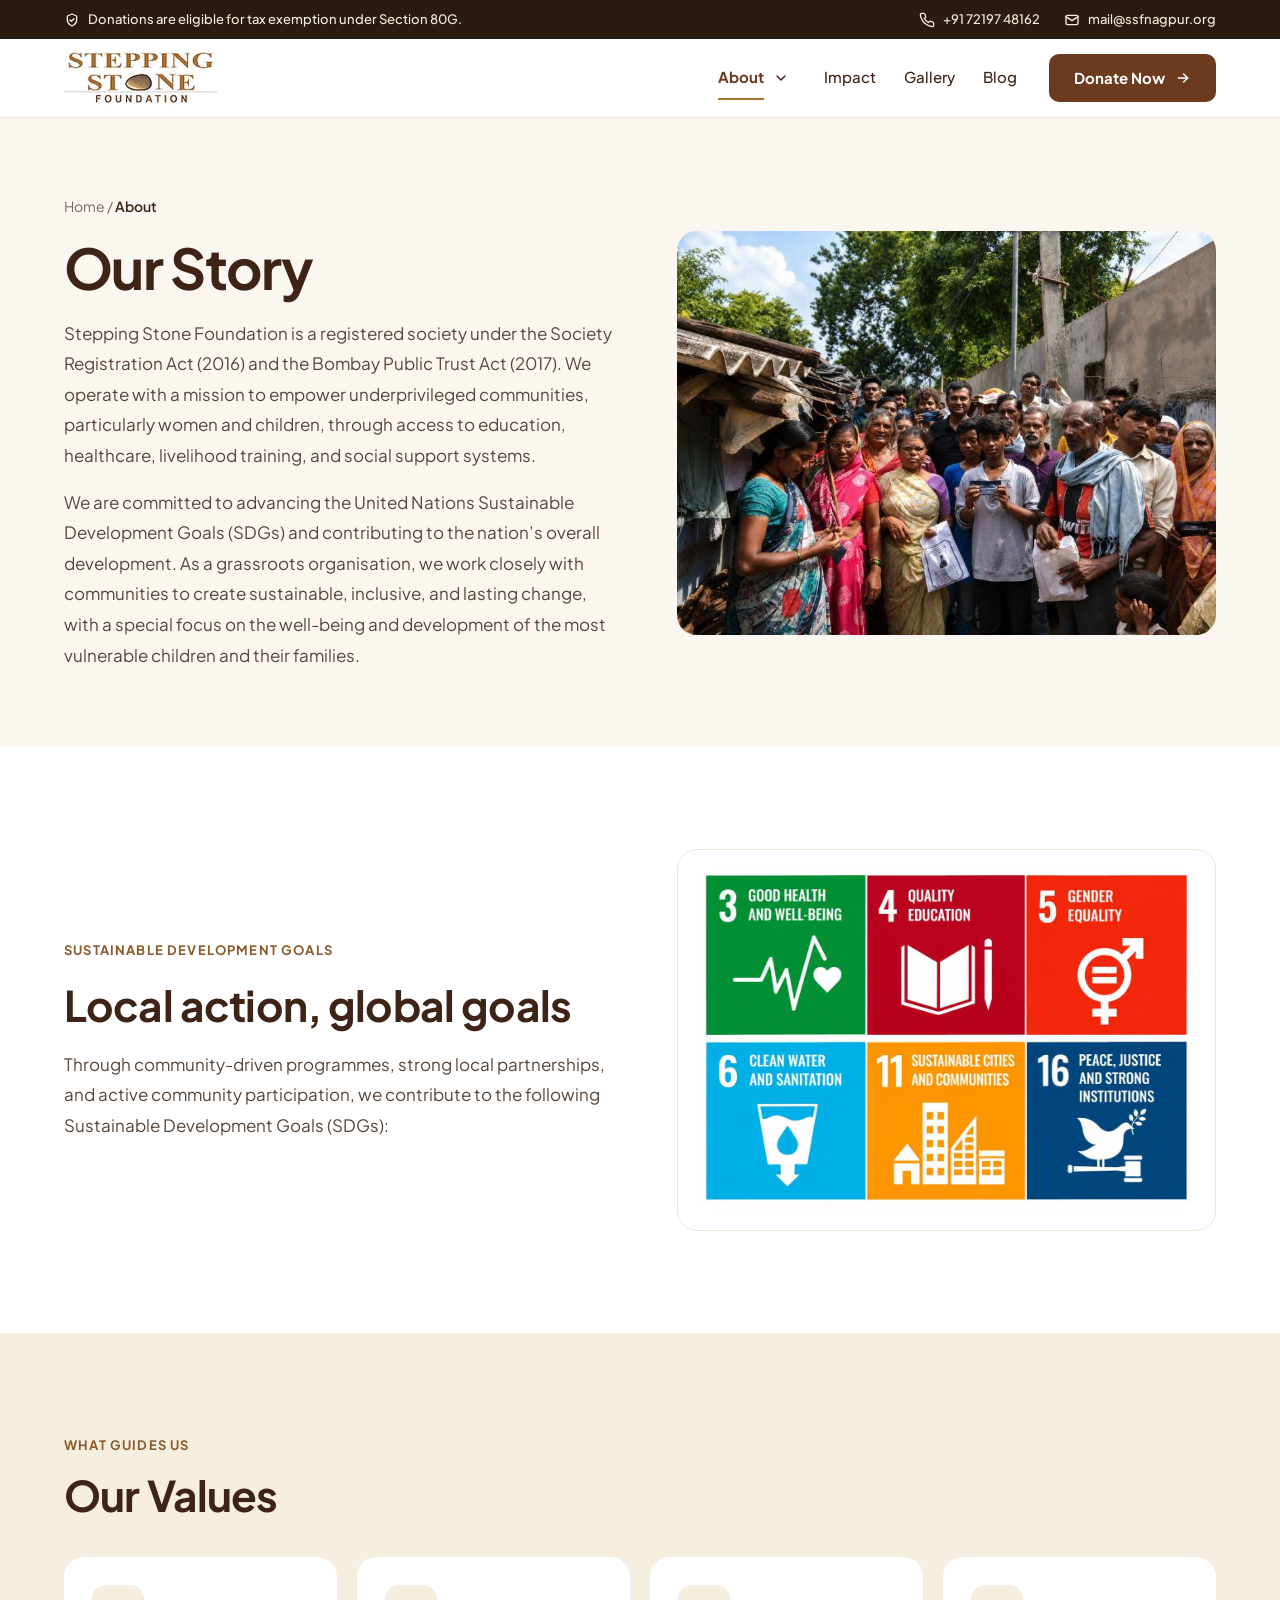
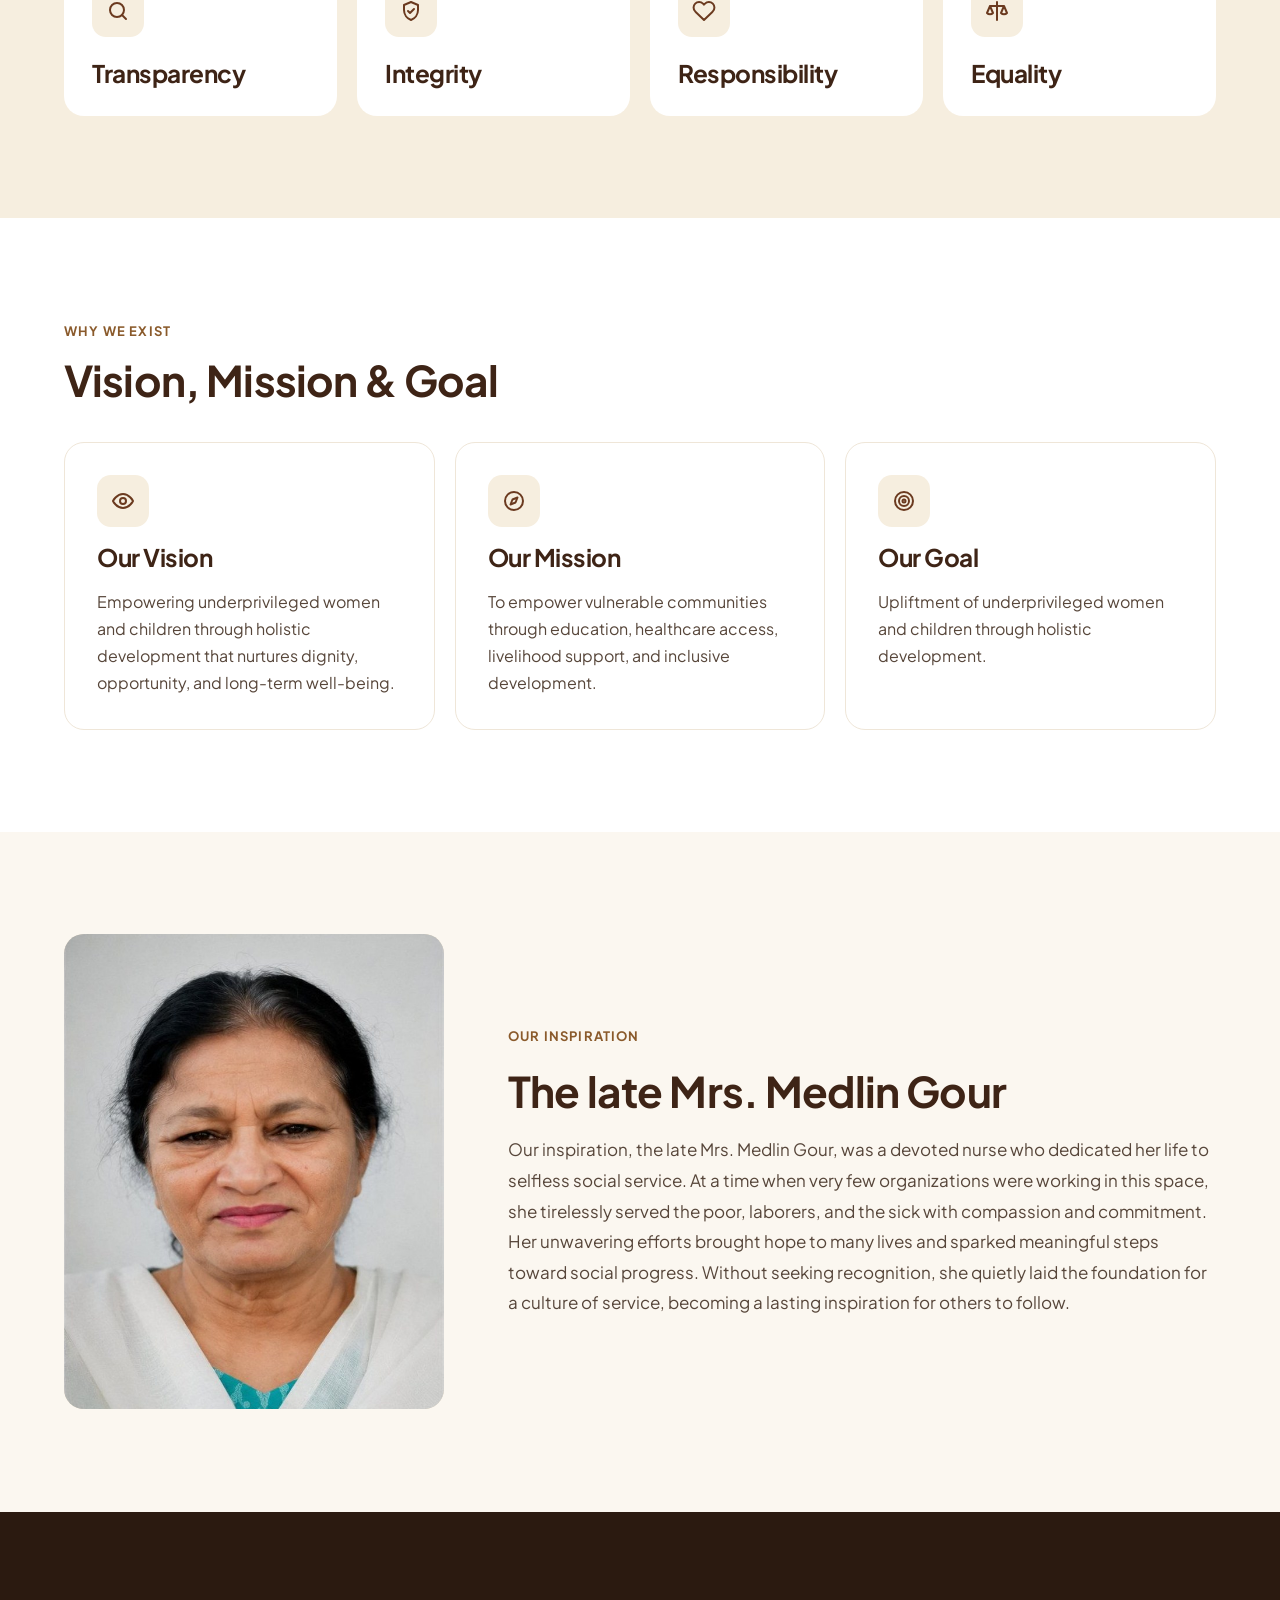
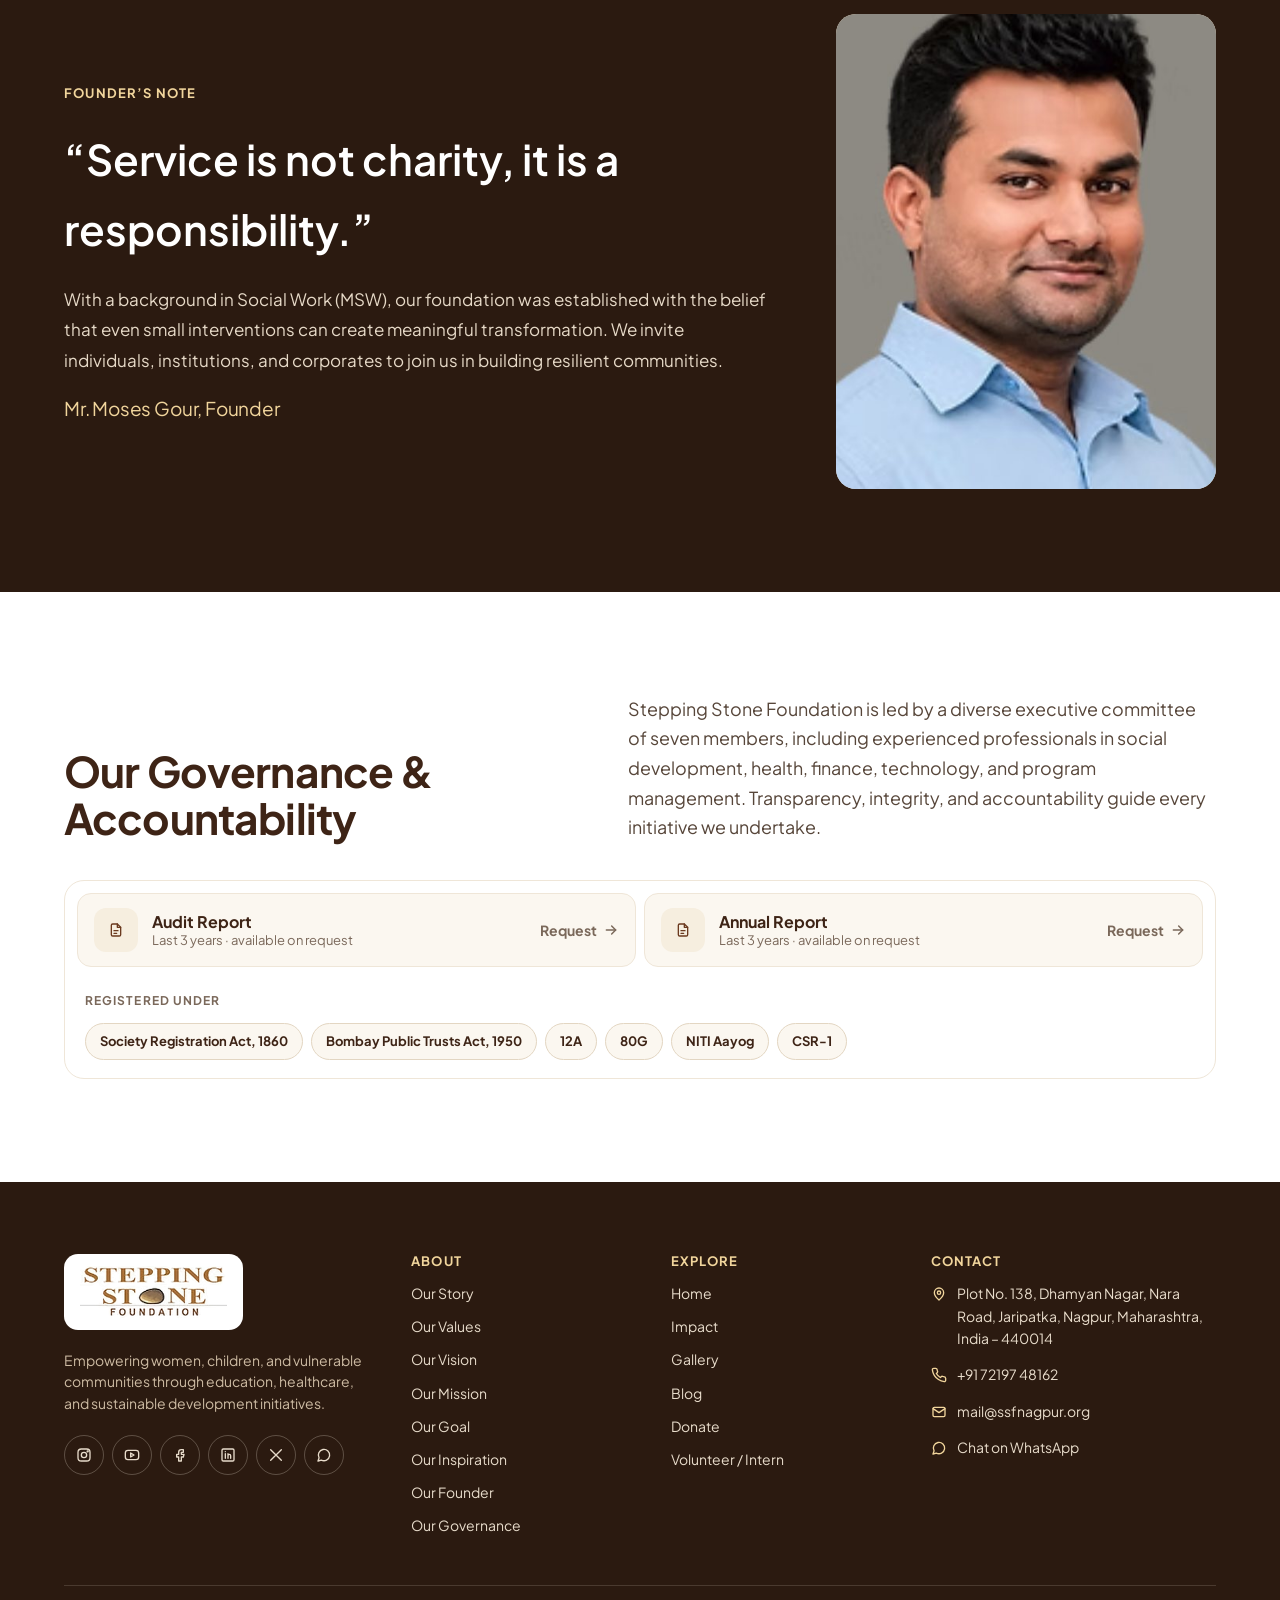
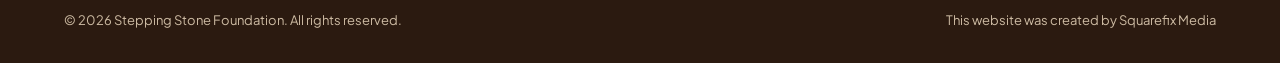
==== commit 12dec8f9: "Add files via upload" ====
--- a/about.html
+++ b/about.html
@@ -4,9 +4,9 @@
 <meta charset="utf-8">
 <meta name="viewport" content="width=device-width, initial-scale=1">
 <title>About — Stepping Stone Foundation</title>
-<meta name="description" content="Our story, values, vision, mission, inspiration, founder’s note and governance at Stepping Stone Foundation, Nagpur.">
+<meta name="description" content="Our story, values, vision, mission, goal, inspiration, founder and governance at Stepping Stone Foundation, Nagpur.">
 <meta property="og:title" content="About — Stepping Stone Foundation">
-<meta property="og:description" content="Our story, values, vision, mission, inspiration, founder’s note and governance at Stepping Stone Foundation, Nagpur.">
+<meta property="og:description" content="Our story, values, vision, mission, goal, inspiration, founder and governance at Stepping Stone Foundation, Nagpur.">
 <meta property="og:image" content="assets/img/hero-1.jpg">
 <meta name="theme-color" content="#2B1A10">
 <link rel="icon" href="data:image/svg+xml,%3Csvg xmlns='http://www.w3.org/2000/svg' viewBox='0 0 64 64'%3E%3Crect width='64' height='64' rx='14' fill='%232B1A10'/%3E%3Cellipse cx='32' cy='34' rx='18' ry='13' fill='%23A8732B'/%3E%3Cellipse cx='26' cy='29' rx='6' ry='3' fill='%23F1D59C' opacity='.8'/%3E%3C/svg%3E">
@@ -18,161 +18,129 @@
 </head>
 <body>
 <a class="skip" href="#main">Skip to content</a>
-<div class="topbar">
-<div class="container">
+<div class="masthead">
+<div class="topbar"><div class="container">
 <p class="note"><svg class="icon" width="15" height="15" viewBox="0 0 24 24" fill="none" stroke="currentColor" stroke-width="2" stroke-linecap="round" stroke-linejoin="round" aria-hidden="true"><path d="M12 3l7 3v5c0 4.5-3 8.5-7 10-4-1.5-7-5.5-7-10V6l7-3z"/><path d="M9 12l2 2 4-4"/></svg>Donations are eligible for tax exemption under Section 80G.</p>
-<div class="contact">
-<a href="tel:+917219748162"><svg class="icon" width="14" height="14" viewBox="0 0 24 24" fill="none" stroke="currentColor" stroke-width="2" stroke-linecap="round" stroke-linejoin="round" aria-hidden="true"><path d="M22 16.9v3a2 2 0 0 1-2.2 2 19.8 19.8 0 0 1-8.6-3.1 19.5 19.5 0 0 1-6-6A19.8 19.8 0 0 1 2.1 4.2 2 2 0 0 1 4.1 2h3a2 2 0 0 1 2 1.7c.1.9.4 1.8.7 2.7a2 2 0 0 1-.5 2.1L8 9.8a16 16 0 0 0 6 6l1.3-1.3a2 2 0 0 1 2.1-.4c.9.3 1.8.6 2.7.7a2 2 0 0 1 1.7 2z"/></svg>+91 72197 48162</a>
-<a href="mailto:mail@ssfnagpur.org"><svg class="icon" width="14" height="14" viewBox="0 0 24 24" fill="none" stroke="currentColor" stroke-width="2" stroke-linecap="round" stroke-linejoin="round" aria-hidden="true"><rect x="3" y="5" width="18" height="14" rx="2"/><path d="M3 7l9 6 9-6"/></svg>mail@ssfnagpur.org</a>
-</div>
-</div>
-</div>
-<header class="site-header">
-<div class="container">
-<a class="brand" href="index.html" aria-label="Stepping Stone Foundation, home"><img src="assets/img/logo.png" alt="Stepping Stone Foundation" width="156" height="55"></a>
+<div class="contact"><a href="tel:+917219748162"><svg class="icon" width="14" height="14" viewBox="0 0 24 24" fill="none" stroke="currentColor" stroke-width="2" stroke-linecap="round" stroke-linejoin="round" aria-hidden="true"><path d="M22 16.9v3a2 2 0 0 1-2.2 2 19.8 19.8 0 0 1-8.6-3.1 19.5 19.5 0 0 1-6-6A19.8 19.8 0 0 1 2.1 4.2 2 2 0 0 1 4.1 2h3a2 2 0 0 1 2 1.7c.1.9.4 1.8.7 2.7a2 2 0 0 1-.5 2.1L8 9.8a16 16 0 0 0 6 6l1.3-1.3a2 2 0 0 1 2.1-.4c.9.3 1.8.6 2.7.7a2 2 0 0 1 1.7 2z"/></svg>+91 72197 48162</a><a href="mailto:mail@ssfnagpur.org"><svg class="icon" width="14" height="14" viewBox="0 0 24 24" fill="none" stroke="currentColor" stroke-width="2" stroke-linecap="round" stroke-linejoin="round" aria-hidden="true"><rect x="3" y="5" width="18" height="14" rx="2"/><path d="M3 7l9 6 9-6"/></svg>mail@ssfnagpur.org</a></div>
+</div></div>
+<header class="site-header"><div class="container">
+<a class="brand" href="index.html" aria-label="Stepping Stone Foundation, home"><img src="assets/img/logo.png" alt="Stepping Stone Foundation" width="153" height="54"></a>
 <button class="nav-toggle" type="button" aria-expanded="false" aria-controls="site-nav" aria-label="Menu"><svg class="icon" width="22" height="22" viewBox="0 0 24 24" fill="none" stroke="currentColor" stroke-width="2" stroke-linecap="round" stroke-linejoin="round" aria-hidden="true"><path d="M4 7h16M4 12h16M4 17h16"/></svg></button>
 <nav class="nav" id="site-nav" aria-label="Main">
 <ul class="nav-links">
-<li class="has-menu"><a href="about.html" aria-current="page">About</a><button class="submenu-toggle" type="button" aria-expanded="false" aria-controls="about-menu" aria-label="Show About sections"><svg class="icon" width="16" height="16" viewBox="0 0 24 24" fill="none" stroke="currentColor" stroke-width="2.2" stroke-linecap="round" stroke-linejoin="round" aria-hidden="true"><path d="M6 9l6 6 6-6"/></svg></button><div class="submenu" id="about-menu"><ul><li><a href="about.html#story">Our Story</a></li>
-<li><a href="about.html#values">Our Values</a></li>
-<li><a href="about.html#vision">Our Vision</a></li>
-<li><a href="about.html#mission">Our Mission</a></li>
-<li><a href="about.html#goal">Our Goal</a></li>
-<li><a href="about.html#inspiration">Our Inspiration</a></li>
-<li><a href="about.html#founder">Our Founder</a></li>
-<li><a href="about.html#governance">Our Governance</a></li></ul></div></li>
+<li class="has-menu"><a href="about.html" aria-current="page">About</a><button class="submenu-toggle" type="button" aria-expanded="false" aria-controls="about-menu" aria-label="Show About sections"><svg class="icon" width="16" height="16" viewBox="0 0 24 24" fill="none" stroke="currentColor" stroke-width="2.2" stroke-linecap="round" stroke-linejoin="round" aria-hidden="true"><path d="M6 9l6 6 6-6"/></svg></button><div class="submenu" id="about-menu"><ul><li><a href="about.html#story">Our Story</a></li><li><a href="about.html#values">Our Values</a></li><li><a href="about.html#vision">Our Vision</a></li><li><a href="about.html#mission">Our Mission</a></li><li><a href="about.html#goal">Our Goal</a></li><li><a href="about.html#inspiration">Our Inspiration</a></li><li><a href="about.html#founder">Our Founder</a></li><li><a href="about.html#governance">Our Governance</a></li></ul></div></li>
 <li><a href="impact.html">Impact</a></li>
 <li><a href="gallery.html">Gallery</a></li>
 <li><a href="blog.html">Blog</a></li>
-<li><a href="donate.html">Donate</a></li>
 </ul>
 <a class="btn btn-primary" href="donate.html">Donate Now<svg class="icon" width="16" height="16" viewBox="0 0 24 24" fill="none" stroke="currentColor" stroke-width="2.2" stroke-linecap="round" stroke-linejoin="round" aria-hidden="true"><path d="M5 12h14"/><path d="M13 6l6 6-6 6"/></svg></a>
 </nav>
+</div></header>
 </div>
-</header>
 <main id="main">
 
-<section class="page-hero bg-cream-2" id="story">
-<div class="container row" style="gap:48px 64px">
-<div class="stack grow reveal" style="flex-grow:1.1">
+<section class="page-hero section--soft" id="story">
+<div class="container">
+<div class="split">
+<div class="split__body reveal">
 <nav aria-label="Breadcrumb" class="breadcrumb"><a href="index.html">Home</a> / <span aria-current="page">About</span></nav>
-<h1 class="h1">Our Story</h1>
-<p class="body-lg" style="font-size:18px">Stepping Stone Foundation is a registered society under the Society Registration Act (2016) and the Bombay Public Trust Act (2017). We operate with a mission to empower underprivileged communities, particularly women and children, through access to education, healthcare, livelihood training, and social support systems.</p>
-<p class="body-lg" style="font-size:18px">We are committed to advancing the United Nations Sustainable Development Goals (SDGs) and contributing to the nation’s overall development. As a grassroots organisation, we work closely with communities to create sustainable, inclusive, and lasting change, with a special focus on the well-being and development of the most vulnerable children and their families.</p>
-</div>
-<div class="grow reveal" style="display:grid;grid-template-columns:1fr 1fr;gap:12px;--d:90ms">
-<img alt="Children and volunteers at a Stepping Stone community session" class="cover" decoding="async" height="900" src="assets/img/hero-1.jpg" style="grid-column:1/-1;height:280px;border-radius:18px" width="1200"/>
-<img alt="Women in a community meeting circle" class="cover" decoding="async" height="820" src="assets/img/g-circle-meeting.jpg" style="height:180px;border-radius:18px" width="1280"/>
-<img alt="Awareness programme for college students on women empowerment and healthcare" class="cover" decoding="async" height="596" src="assets/img/g-awareness-program.jpg" style="height:180px;border-radius:18px" width="796"/>
+<h1 class="t-h1">Our Story</h1>
+<div class="prose">
+<p>Stepping Stone Foundation is a registered society under the Society Registration Act (2016) and the Bombay Public Trust Act (2017). We operate with a mission to empower underprivileged communities, particularly women and children, through access to education, healthcare, livelihood training, and social support systems.</p>
+<p>We are committed to advancing the United Nations Sustainable Development Goals (SDGs) and contributing to the nation’s overall development. As a grassroots organisation, we work closely with communities to create sustainable, inclusive, and lasting change, with a special focus on the well-being and development of the most vulnerable children and their families.</p>
 </div>
 </div>
-</section>
-<nav aria-label="On this page" style="border-bottom:1px solid var(--line)"><div class="container" style="display:flex;flex-wrap:wrap;gap:8px;padding-top:14px;padding-bottom:14px">
-<a class="pill" href="#sdgs" style="min-height:40px;font-size:14px;padding:0 16px">SDGs</a><a class="pill" href="#values" style="min-height:40px;font-size:14px;padding:0 16px">Our Values</a><a class="pill" href="#vision" style="min-height:40px;font-size:14px;padding:0 16px">Vision, Mission &amp; Goal</a><a class="pill" href="#inspiration" style="min-height:40px;font-size:14px;padding:0 16px">Our Inspiration</a><a class="pill" href="#founder" style="min-height:40px;font-size:14px;padding:0 16px">Founder’s Note</a><a class="pill" href="#governance" style="min-height:40px;font-size:14px;padding:0 16px">Our Governance</a>
-</div></nav>
-<section class="section" id="sdgs">
-<div class="container row" style="gap:40px 64px">
-<div class="stack grow-sm reveal"><p class="eyebrow">Sustainable Development Goals</p><h2 class="h2" style="font-size:clamp(30px,3.4vw,44px)">Local action, global goals</h2><p class="body-lg">Through community-driven programmes, strong local partnerships, and active community participation, we contribute to the following Sustainable Development Goals (SDGs):</p></div>
-<div class="card grow reveal" style="padding:24px;flex-grow:1.2;--d:90ms"><img alt="UN SDGs 3 Good Health and Well-being, 4 Quality Education, 5 Gender Equality, 6 Clean Water and Sanitation, 11 Sustainable Cities and Communities, 16 Peace, Justice and Strong Institutions" decoding="async" height="819" loading="lazy" src="assets/img/sdgs.jpg" style="width:100%;border-radius:8px" width="1200"/></div>
-</div>
-</section>
-<section class="section bg-cream" id="values" style="padding:104px 0">
-<div class="container stack-lg" style="gap:36px">
-<h2 class="h2 reveal">Our Values</h2>
-<div class="grid-auto-sm">
-<div class="card stack reveal" style="border:0;min-height:180px;justify-content:space-between;gap:28px"><span class="icon-box" style="width:48px;height:48px"><svg aria-hidden="true" class="icon" fill="none" height="22" stroke="currentColor" stroke-linecap="round" stroke-linejoin="round" stroke-width="2" viewbox="0 0 24 24" width="22"><path d="M2 12s3.5-7 10-7 10 7 10 7-3.5 7-10 7S2 12 2 12z"></path><circle cx="12" cy="12" r="3"></circle></svg></span><p style="font-size:22px;font-weight:700">Transparency</p></div>
-<div class="card stack reveal" style="border:0;min-height:180px;justify-content:space-between;gap:28px;--d:90ms"><span class="icon-box" style="width:48px;height:48px"><svg aria-hidden="true" class="icon" fill="none" height="22" stroke="currentColor" stroke-linecap="round" stroke-linejoin="round" stroke-width="2" viewbox="0 0 24 24" width="22"><path d="M12 3l7 3v5c0 4.5-3 8.5-7 10-4-1.5-7-5.5-7-10V6l7-3z"></path><path d="M9 12l2 2 4-4"></path></svg></span><p style="font-size:22px;font-weight:700">Integrity</p></div>
-<div class="card stack reveal" style="border:0;min-height:180px;justify-content:space-between;gap:28px;--d:180ms"><span class="icon-box" style="width:48px;height:48px"><svg aria-hidden="true" class="icon" fill="none" height="22" stroke="currentColor" stroke-linecap="round" stroke-linejoin="round" stroke-width="2" viewbox="0 0 24 24" width="22"><path d="M20.8 4.6a5.5 5.5 0 0 0-7.8 0L12 5.7l-1-1.1a5.5 5.5 0 0 0-7.8 7.8l1 1.1L12 21l7.8-7.5 1-1.1a5.5 5.5 0 0 0 0-7.8z"></path></svg></span><p style="font-size:22px;font-weight:700">Responsibility</p></div>
-<div class="card stack reveal" style="border:0;min-height:180px;justify-content:space-between;gap:28px;--d:270ms"><span class="icon-box" style="width:48px;height:48px"><svg aria-hidden="true" class="icon" fill="none" height="22" stroke="currentColor" stroke-linecap="round" stroke-linejoin="round" stroke-width="2" viewbox="0 0 24 24" width="22"><path d="M12 3v18M5 7h14M5 7l-3 7a4 4 0 0 0 6 0L5 7zM19 7l-3 7a4 4 0 0 0 6 0l-3-7z"></path></svg></span><p style="font-size:22px;font-weight:700">Equality</p></div>
+<div class="split__media reveal" style="--d:90ms"><div class="frame" style="--r:4/3;--pos:center"><img alt="Community members at a Stepping Stone outreach drive" decoding="async" height="596" src="assets/img/g-community-crowd.jpg" width="796"/></div></div>
 </div>
 </div>
 </section>
 <section class="section">
-<div class="container grid-auto">
-<div class="card stack reveal" id="vision" style="padding:36px;gap:16px"><p class="counter">01</p><h2 class="h4" style="font-size:30px">Our Vision</h2><p class="body-lg">Empowering underprivileged women and children through holistic development that nurtures dignity, opportunity, and long-term well-being.</p></div><div class="card stack reveal" id="mission" style="padding:36px;gap:16px;--d:90ms"><p class="counter">02</p><h2 class="h4" style="font-size:30px">Our Mission</h2><p class="body-lg">To empower vulnerable communities through education, healthcare access, livelihood support, and inclusive development.</p></div><div class="card stack reveal" id="goal" style="padding:36px;gap:16px;--d:180ms"><p class="counter">03</p><h2 class="h4" style="font-size:30px">Our Goal</h2><p class="body-lg">Upliftment of underprivileged women and children through holistic development.</p></div>
+<div class="container">
+<div class="split">
+<div class="split__body reveal">
+<span class="eyebrow">Sustainable Development Goals</span>
+<h2 class="t-h2">Local action, global goals</h2>
+<p class="prose">Through community-driven programmes, strong local partnerships, and active community participation, we contribute to the following Sustainable Development Goals (SDGs):</p>
+</div>
+<div class="split__media reveal" style="--d:90ms"><div class="card" style="padding:20px"><img alt="UN SDGs 3 Good Health and Well-being, 4 Quality Education, 5 Gender Equality, 6 Clean Water and Sanitation, 11 Sustainable Cities and Communities, 16 Peace, Justice and Strong Institutions" class="photo" decoding="async" height="819" loading="lazy" src="assets/img/sdgs.jpg" width="1200"/></div></div>
+</div>
 </div>
 </section>
-<section class="section bg-cream-2" id="inspiration">
-<div class="container row" style="gap:40px 72px">
-<img alt="The late Mrs. Medlin Gour" class="cover reveal" decoding="async" height="1196" loading="lazy" src="assets/img/inspiration-medlin-gour.jpg" style="flex:0 1 380px;max-width:380px;height:480px;border-radius:22px;min-width:0" width="674"/>
-<div class="stack grow reveal" style="--d:90ms"><p class="eyebrow">Our Inspiration</p><h2 class="h2" style="font-size:clamp(30px,3.4vw,44px)">The late Mrs. Medlin Gour</h2><p class="body-lg" style="font-size:18px;line-height:1.8">Our inspiration, the late Mrs. Medlin Gour, was a devoted nurse who dedicated her life to selfless social service. At a time when very few organizations were working in this space, she tirelessly served the poor, laborers, and the sick with compassion and commitment. Her unwavering efforts brought hope to many lives and sparked meaningful steps toward social progress. Without seeking recognition, she quietly laid the foundation for a culture of service, becoming a lasting inspiration for others to follow.</p></div>
+<section class="section section--cream" id="values">
+<div class="container">
+<div class="sec-head sec-head--split reveal"><div><span class="eyebrow">What guides us</span><h2 class="t-h2">Our Values</h2></div></div>
+<div class="grid-4">
+<div class="value-card reveal"><span class="icon-badge"><svg aria-hidden="true" class="icon" fill="none" height="24" stroke="currentColor" stroke-linecap="round" stroke-linejoin="round" stroke-width="2" viewbox="0 0 24 24" width="24"><circle cx="11" cy="11" r="7"></circle><path d="m20 20-4-4"></path></svg></span><h3 class="t-h3">Transparency</h3></div><div class="value-card reveal" style="--d:90ms"><span class="icon-badge"><svg aria-hidden="true" class="icon" fill="none" height="24" stroke="currentColor" stroke-linecap="round" stroke-linejoin="round" stroke-width="2" viewbox="0 0 24 24" width="24"><path d="M12 3l7 3v5c0 4.5-3 8.5-7 10-4-1.5-7-5.5-7-10V6l7-3z"></path><path d="M9 12l2 2 4-4"></path></svg></span><h3 class="t-h3">Integrity</h3></div><div class="value-card reveal" style="--d:180ms"><span class="icon-badge"><svg aria-hidden="true" class="icon" fill="none" height="24" stroke="currentColor" stroke-linecap="round" stroke-linejoin="round" stroke-width="2" viewbox="0 0 24 24" width="24"><path d="M20.8 4.6a5.5 5.5 0 0 0-7.8 0L12 5.7l-1-1.1a5.5 5.5 0 0 0-7.8 7.8l1 1.1L12 21l7.8-7.5 1-1.1a5.5 5.5 0 0 0 0-7.8z"></path></svg></span><h3 class="t-h3">Responsibility</h3></div><div class="value-card reveal" style="--d:270ms"><span class="icon-badge"><svg aria-hidden="true" class="icon" fill="none" height="24" stroke="currentColor" stroke-linecap="round" stroke-linejoin="round" stroke-width="2" viewbox="0 0 24 24" width="24"><path d="M12 3v18M5 7h14M5 7l-3 7a4 4 0 0 0 6 0L5 7zM19 7l-3 7a4 4 0 0 0 6 0l-3-7z"></path></svg></span><h3 class="t-h3">Equality</h3></div>
+</div>
 </div>
 </section>
-<section class="section bg-ink" id="founder">
-<div class="container row" style="gap:40px 72px;flex-wrap:wrap-reverse">
-<div class="stack grow reveal"><p class="eyebrow">Founder’s Note</p><span aria-hidden="true" class="quote-mark" style="font-size:88px;height:40px">“</span><p class="h2" style="color:#fff;font-size:clamp(30px,3.4vw,46px);line-height:1.15">Service is not charity, it is a responsibility.</p><p class="body-lg" style="font-size:18px">With a background in Social Work (MSW), our foundation was established with the belief that even small interventions can create meaningful transformation. We invite individuals, institutions, and corporates to join us in building resilient communities.</p><p style="font-weight:700;color:var(--gold-light)">Mr. Moses Gour</p></div>
-<img alt="Mr. Moses Gour, Founder" class="cover reveal" decoding="async" height="609" loading="lazy" src="assets/img/founder-moses-gour.jpg" style="flex:0 1 380px;max-width:380px;height:460px;border-radius:22px;min-width:0;--d:90ms" width="515"/>
+<section class="section">
+<div class="container">
+<div class="sec-head sec-head--split reveal"><div><span class="eyebrow">Why we exist</span><h2 class="t-h2">Vision, Mission &amp; Goal</h2></div></div>
+<div class="grid-3">
+<div class="vmg-card reveal" id="vision"><span class="icon-badge"><svg aria-hidden="true" class="icon" fill="none" height="24" stroke="currentColor" stroke-linecap="round" stroke-linejoin="round" stroke-width="2" viewbox="0 0 24 24" width="24"><path d="M2 12s3.5-7 10-7 10 7 10 7-3.5 7-10 7S2 12 2 12z"></path><circle cx="12" cy="12" r="3"></circle></svg></span><h3 class="t-h3">Our Vision</h3><p class="prose" style="font-size:16px;line-height:1.7">Empowering underprivileged women and children through holistic development that nurtures dignity, opportunity, and long-term well-being.</p></div><div class="vmg-card reveal" id="mission" style="--d:90ms"><span class="icon-badge"><svg aria-hidden="true" class="icon" fill="none" height="24" stroke="currentColor" stroke-linecap="round" stroke-linejoin="round" stroke-width="2" viewbox="0 0 24 24" width="24"><circle cx="12" cy="12" r="9"></circle><path d="m15.5 8.5-2 5-5 2 2-5z"></path></svg></span><h3 class="t-h3">Our Mission</h3><p class="prose" style="font-size:16px;line-height:1.7">To empower vulnerable communities through education, healthcare access, livelihood support, and inclusive development.</p></div><div class="vmg-card reveal" id="goal" style="--d:180ms"><span class="icon-badge"><svg aria-hidden="true" class="icon" fill="none" height="24" stroke="currentColor" stroke-linecap="round" stroke-linejoin="round" stroke-width="2" viewbox="0 0 24 24" width="24"><circle cx="12" cy="12" r="9"></circle><circle cx="12" cy="12" r="5"></circle><circle cx="12" cy="12" r="1.5"></circle></svg></span><h3 class="t-h3">Our Goal</h3><p class="prose" style="font-size:16px;line-height:1.7">Upliftment of underprivileged women and children through holistic development.</p></div>
+</div>
+</div>
+</section>
+<section class="section section--soft" id="inspiration">
+<div class="container">
+<div class="split">
+<div class="split__media split__media--narrow reveal"><div class="frame" style="--r:4/5;--pos:center 12%"><img alt="The late Mrs. Medlin Gour" decoding="async" height="1169" loading="lazy" src="assets/img/inspiration-medlin-gour.jpg" width="652"/></div></div>
+<div class="split__body reveal" style="--d:90ms">
+<span class="eyebrow">Our Inspiration</span>
+<h2 class="t-h2">The late Mrs. Medlin Gour</h2>
+<p class="prose">Our inspiration, the late Mrs. Medlin Gour, was a devoted nurse who dedicated her life to selfless social service. At a time when very few organizations were working in this space, she tirelessly served the poor, laborers, and the sick with compassion and commitment. Her unwavering efforts brought hope to many lives and sparked meaningful steps toward social progress. Without seeking recognition, she quietly laid the foundation for a culture of service, becoming a lasting inspiration for others to follow.</p>
+</div>
+</div>
+</div>
+</section>
+<section class="section section--ink on-dark" id="founder">
+<div class="container">
+<div class="split split--reverse">
+<div class="split__media split__media--narrow reveal"><div class="frame" style="--r:4/5;--pos:center 20%"><img alt="Mr. Moses Gour, Founder" decoding="async" height="609" loading="lazy" src="assets/img/founder-moses-gour.jpg" width="515"/></div></div>
+<div class="split__body reveal" style="--d:90ms">
+<span class="eyebrow">Founder’s Note</span>
+<p class="t-h2" style="color:#fff;font-weight:600">“Service is not charity, it is a responsibility.”</p>
+<p class="prose">With a background in Social Work (MSW), our foundation was established with the belief that even small interventions can create meaningful transformation. We invite individuals, institutions, and corporates to join us in building resilient communities.</p>
+<p class="t-h4" style="color:var(--gold-light)">Mr. Moses Gour, Founder</p>
+</div>
+</div>
 </div>
 </section>
 <section class="section" id="governance">
-<div class="container stack-lg" style="gap:36px">
-<div class="row row--end" style="gap:20px 64px"><div class="stack-sm grow-sm reveal"><p class="eyebrow">Our Governance</p><h2 class="h2">Our Accountability</h2></div><p class="body-lg grow reveal" style="flex-grow:1.3;--d:90ms">Stepping Stone Foundation is led by a diverse executive committee of seven members, including experienced professionals in social development, health, finance, technology, and program management. Transparency, integrity, and accountability guide every initiative we undertake.</p></div>
+<div class="container">
+<div class="sec-head sec-head--split reveal"><div><h2 class="t-h2">Our Governance &amp; Accountability</h2></div><p class="lead">Stepping Stone Foundation is led by a diverse executive committee of seven members, including experienced professionals in social development, health, finance, technology, and program management. Transparency, integrity, and accountability guide every initiative we undertake.</p></div>
 <div class="gov-panel reveal" style="--d:90ms">
-<div class="doc-list"><a class="doc-row" data-doc="" href="assets/docs/audit-report.pdf" rel="noopener" target="_blank">
+<div class="doc-list" style="display:grid;grid-template-columns:repeat(auto-fit,minmax(min(100%,320px),1fr));gap:8px"><a class="doc-row" data-doc="" href="assets/docs/audit-report.pdf" rel="noopener" target="_blank">
 <span class="doc-icon"><svg aria-hidden="true" class="icon" fill="none" height="20" stroke="currentColor" stroke-linecap="round" stroke-linejoin="round" stroke-width="2" viewbox="0 0 24 24" width="20"><path d="M14 3H7a2 2 0 0 0-2 2v14a2 2 0 0 0 2 2h10a2 2 0 0 0 2-2V8z"></path><path d="M14 3v5h5"></path><path d="M9 13h6M9 17h4"></path></svg></span>
 <span class="doc-text"><strong>Audit Report</strong><span>Last 3 years · PDF</span></span>
-<span class="doc-action"><span data-doc-label="">View</span><svg aria-hidden="true" class="icon" fill="none" height="15" stroke="currentColor" stroke-linecap="round" stroke-linejoin="round" stroke-width="2.2" viewbox="0 0 24 24" width="15"><path d="M5 12h14"></path><path d="M13 6l6 6-6 6"></path></svg></span>
-</a><a class="doc-row" data-doc="" href="assets/docs/annual-report.pdf" rel="noopener" target="_blank">
+<span class="doc-action"><span data-doc-label="">View</span><svg aria-hidden="true" class="icon" fill="none" height="15" stroke="currentColor" stroke-linecap="round" stroke-linejoin="round" stroke-width="2.2" viewbox="0 0 24 24" width="15"><path d="M5 12h14"></path><path d="M13 6l6 6-6 6"></path></svg></span></a><a class="doc-row" data-doc="" href="assets/docs/annual-report.pdf" rel="noopener" target="_blank">
 <span class="doc-icon"><svg aria-hidden="true" class="icon" fill="none" height="20" stroke="currentColor" stroke-linecap="round" stroke-linejoin="round" stroke-width="2" viewbox="0 0 24 24" width="20"><path d="M14 3H7a2 2 0 0 0-2 2v14a2 2 0 0 0 2 2h10a2 2 0 0 0 2-2V8z"></path><path d="M14 3v5h5"></path><path d="M9 13h6M9 17h4"></path></svg></span>
 <span class="doc-text"><strong>Annual Report</strong><span>Last 3 years · PDF</span></span>
-<span class="doc-action"><span data-doc-label="">View</span><svg aria-hidden="true" class="icon" fill="none" height="15" stroke="currentColor" stroke-linecap="round" stroke-linejoin="round" stroke-width="2.2" viewbox="0 0 24 24" width="15"><path d="M5 12h14"></path><path d="M13 6l6 6-6 6"></path></svg></span>
-</a></div>
-<div class="reg-box"><p class="eyebrow" style="font-size:12px;color:var(--text)">Registered under</p><div class="reg-tags"><span class="tag">Society Registration Act, 1860</span><span class="tag">Bombay Public Trusts Act, 1950</span><span class="tag">12A</span><span class="tag">80G</span><span class="tag">NITI Aayog</span><span class="tag">CSR-1</span></div></div>
+<span class="doc-action"><span data-doc-label="">View</span><svg aria-hidden="true" class="icon" fill="none" height="15" stroke="currentColor" stroke-linecap="round" stroke-linejoin="round" stroke-width="2.2" viewbox="0 0 24 24" width="15"><path d="M5 12h14"></path><path d="M13 6l6 6-6 6"></path></svg></span></a></div>
+<div class="reg-box"><span class="eyebrow" style="color:var(--muted);font-size:12px">Registered under</span><div class="reg-tags"><span class="tag">Society Registration Act, 1860</span><span class="tag">Bombay Public Trusts Act, 1950</span><span class="tag">12A</span><span class="tag">80G</span><span class="tag">NITI Aayog</span><span class="tag">CSR-1</span></div></div>
 </div>
 </div>
 </section>
-<section style="padding:0 0 112px"><div class="container"><div class="cta-band reveal">
-<div class="stack-sm" style="flex:1 1 460px"><h2 class="h2" style="font-size:clamp(28px,3vw,40px)">Be a stepping stone in someone’s journey.</h2><p class="body-lg">We invite individuals, institutions, and corporates to join us in building resilient communities.</p></div>
-<div style="display:flex;flex-wrap:wrap;gap:12px"><a class="btn btn-primary" href="donate.html">Donate Now<svg aria-hidden="true" class="icon" fill="none" height="16" stroke="currentColor" stroke-linecap="round" stroke-linejoin="round" stroke-width="2.2" viewbox="0 0 24 24" width="16"><path d="M5 12h14"></path><path d="M13 6l6 6-6 6"></path></svg></a><a class="btn btn-secondary" href="index.html#volunteer">Volunteer / Intern</a></div>
-</div></div></section>
 </main>
-<footer class="site-footer">
-<div class="container">
+<footer class="site-footer"><div class="container">
 <div class="footer-grid">
 <div class="stack" style="align-items:flex-start">
-<a class="footer-logo" href="index.html" aria-label="Stepping Stone Foundation, home"><img src="assets/img/logo.png" alt="Stepping Stone Foundation" width="170" height="60"></a>
-<p class="small" style="color:#CDBBA3;max-width:280px">Empowering women, children, and vulnerable communities through education, healthcare, and sustainable development initiatives.</p>
-<div class="socials">
-<a href="https://www.instagram.com/steppingstonefoundationnagpur" target="_blank" rel="noopener" aria-label="Instagram"><svg class="icon" width="16" height="16" viewBox="0 0 24 24" fill="none" stroke="currentColor" stroke-width="2" stroke-linecap="round" stroke-linejoin="round" aria-hidden="true"><rect x="3" y="3" width="18" height="18" rx="5"/><circle cx="12" cy="12" r="4"/><circle cx="17.5" cy="6.5" r=".8"/></svg></a>
-<a href="https://youtube.com/@steppingstone-r8e" target="_blank" rel="noopener" aria-label="YouTube"><svg class="icon" width="16" height="16" viewBox="0 0 24 24" fill="none" stroke="currentColor" stroke-width="2" stroke-linecap="round" stroke-linejoin="round" aria-hidden="true"><rect x="2" y="5" width="20" height="14" rx="4"/><path d="M10 9l5 3-5 3z"/></svg></a>
-<a href="https://www.facebook.com/watch/?v=477281196458527" target="_blank" rel="noopener" aria-label="Facebook"><svg class="icon" width="16" height="16" viewBox="0 0 24 24" fill="none" stroke="currentColor" stroke-width="2" stroke-linecap="round" stroke-linejoin="round" aria-hidden="true"><path d="M14 8h3V4h-3a4 4 0 0 0-4 4v3H7v4h3v6h4v-6h3l1-4h-4V8z"/></svg></a>
-<a href="http://www.linkedin.com/in/steppingstone-foundation-10208b325" target="_blank" rel="noopener" aria-label="LinkedIn"><svg class="icon" width="16" height="16" viewBox="0 0 24 24" fill="none" stroke="currentColor" stroke-width="2" stroke-linecap="round" stroke-linejoin="round" aria-hidden="true"><rect x="3" y="3" width="18" height="18" rx="2"/><path d="M8 10v7M8 7v.01M12 17v-4a2 2 0 0 1 4 0v4M12 10v7"/></svg></a>
-<a href="https://x.com/Steppingst93715" target="_blank" rel="noopener" aria-label="X"><svg class="icon" width="16" height="16" viewBox="0 0 24 24" fill="none" stroke="currentColor" stroke-width="2" stroke-linecap="round" stroke-linejoin="round" aria-hidden="true"><path d="M4 4l16 16M20 4L4 20"/></svg></a>
-<a href="https://wa.me/919890223319" target="_blank" rel="noopener" aria-label="WhatsApp"><svg class="icon" width="16" height="16" viewBox="0 0 24 24" fill="none" stroke="currentColor" stroke-width="2" stroke-linecap="round" stroke-linejoin="round" aria-hidden="true"><path d="M3 21l1.6-4.7A8.5 8.5 0 1 1 8 19.6L3 21z"/></svg></a>
+<a class="footer-logo" href="index.html" aria-label="Stepping Stone Foundation, home"><img src="assets/img/logo.png" alt="Stepping Stone Foundation" width="148" height="52" loading="lazy"></a>
+<p class="small" style="color:#CDBBA3;max-width:300px">Empowering women, children, and vulnerable communities through education, healthcare, and sustainable development initiatives.</p>
+<div class="socials"><a href="https://www.instagram.com/steppingstonefoundationnagpur" target="_blank" rel="noopener" aria-label="Instagram"><svg class="icon" width="16" height="16" viewBox="0 0 24 24" fill="none" stroke="currentColor" stroke-width="2" stroke-linecap="round" stroke-linejoin="round" aria-hidden="true"><rect x="3" y="3" width="18" height="18" rx="5"/><circle cx="12" cy="12" r="4"/><circle cx="17.5" cy="6.5" r=".8"/></svg></a><a href="https://youtube.com/@steppingstone-r8e" target="_blank" rel="noopener" aria-label="YouTube"><svg class="icon" width="16" height="16" viewBox="0 0 24 24" fill="none" stroke="currentColor" stroke-width="2" stroke-linecap="round" stroke-linejoin="round" aria-hidden="true"><rect x="2" y="5" width="20" height="14" rx="4"/><path d="M10 9l5 3-5 3z"/></svg></a><a href="https://www.facebook.com/watch/?v=477281196458527" target="_blank" rel="noopener" aria-label="Facebook"><svg class="icon" width="16" height="16" viewBox="0 0 24 24" fill="none" stroke="currentColor" stroke-width="2" stroke-linecap="round" stroke-linejoin="round" aria-hidden="true"><path d="M14 8h3V4h-3a4 4 0 0 0-4 4v3H7v4h3v6h4v-6h3l1-4h-4V8z"/></svg></a><a href="http://www.linkedin.com/in/steppingstone-foundation-10208b325" target="_blank" rel="noopener" aria-label="LinkedIn"><svg class="icon" width="16" height="16" viewBox="0 0 24 24" fill="none" stroke="currentColor" stroke-width="2" stroke-linecap="round" stroke-linejoin="round" aria-hidden="true"><rect x="3" y="3" width="18" height="18" rx="2"/><path d="M8 10v7M8 7v.01M12 17v-4a2 2 0 0 1 4 0v4M12 10v7"/></svg></a><a href="https://x.com/Steppingst93715" target="_blank" rel="noopener" aria-label="X"><svg class="icon" width="16" height="16" viewBox="0 0 24 24" fill="none" stroke="currentColor" stroke-width="2" stroke-linecap="round" stroke-linejoin="round" aria-hidden="true"><path d="M4 4l16 16M20 4L4 20"/></svg></a><a href="https://wa.me/919890223319" target="_blank" rel="noopener" aria-label="WhatsApp"><svg class="icon" width="16" height="16" viewBox="0 0 24 24" fill="none" stroke="currentColor" stroke-width="2" stroke-linecap="round" stroke-linejoin="round" aria-hidden="true"><path d="M3 21l1.6-4.7A8.5 8.5 0 1 1 8 19.6L3 21z"/></svg></a></div>
 </div>
-</div>
-<div>
-<h2>About</h2>
-<ul class="footer-links">
-<li><a href="about.html#story">Our Story</a></li><li><a href="about.html#values">Our Values</a></li><li><a href="about.html#vision">Our Vision</a></li><li><a href="about.html#mission">Our Mission</a></li><li><a href="about.html#goal">Our Goal</a></li><li><a href="about.html#inspiration">Our Inspiration</a></li><li><a href="about.html#founder">Our Founder</a></li><li><a href="about.html#governance">Our Governance</a></li>
-</ul>
-</div>
-<div>
-<h2>Explore</h2>
-<ul class="footer-links">
-<li><a href="index.html">Home</a></li>
-<li><a href="impact.html">Impact</a></li>
-<li><a href="gallery.html">Gallery</a></li>
-<li><a href="blog.html">Blog</a></li>
-<li><a href="donate.html">Donate</a></li>
-<li><a href="index.html#volunteer">Volunteer / Intern</a></li>
-</ul>
-</div>
-<div>
-<h2>Stepping Stone Foundation</h2>
-<div class="footer-contact">
+<div><h2>About</h2><ul class="footer-links"><li><a href="about.html#story">Our Story</a></li><li><a href="about.html#values">Our Values</a></li><li><a href="about.html#vision">Our Vision</a></li><li><a href="about.html#mission">Our Mission</a></li><li><a href="about.html#goal">Our Goal</a></li><li><a href="about.html#inspiration">Our Inspiration</a></li><li><a href="about.html#founder">Our Founder</a></li><li><a href="about.html#governance">Our Governance</a></li></ul></div>
+<div><h2>Explore</h2><ul class="footer-links"><li><a href="index.html">Home</a></li><li><a href="impact.html">Impact</a></li><li><a href="gallery.html">Gallery</a></li><li><a href="blog.html">Blog</a></li><li><a href="donate.html">Donate</a></li><li><a href="index.html#volunteer">Volunteer / Intern</a></li></ul></div>
+<div><h2>Contact</h2><div class="footer-contact">
 <p><svg class="icon" width="16" height="16" viewBox="0 0 24 24" fill="none" stroke="currentColor" stroke-width="2" stroke-linecap="round" stroke-linejoin="round" aria-hidden="true"><path d="M12 21s-7-6.2-7-11a7 7 0 0 1 14 0c0 4.8-7 11-7 11z"/><circle cx="12" cy="10" r="2.5"/></svg><span>Plot No. 138, Dhamyan Nagar, Nara Road, Jaripatka, Nagpur, Maharashtra, India – 440014</span></p>
 <a href="tel:+917219748162"><svg class="icon" width="16" height="16" viewBox="0 0 24 24" fill="none" stroke="currentColor" stroke-width="2" stroke-linecap="round" stroke-linejoin="round" aria-hidden="true"><path d="M22 16.9v3a2 2 0 0 1-2.2 2 19.8 19.8 0 0 1-8.6-3.1 19.5 19.5 0 0 1-6-6A19.8 19.8 0 0 1 2.1 4.2 2 2 0 0 1 4.1 2h3a2 2 0 0 1 2 1.7c.1.9.4 1.8.7 2.7a2 2 0 0 1-.5 2.1L8 9.8a16 16 0 0 0 6 6l1.3-1.3a2 2 0 0 1 2.1-.4c.9.3 1.8.6 2.7.7a2 2 0 0 1 1.7 2z"/></svg>+91 72197 48162</a>
 <a href="mailto:mail@ssfnagpur.org"><svg class="icon" width="16" height="16" viewBox="0 0 24 24" fill="none" stroke="currentColor" stroke-width="2" stroke-linecap="round" stroke-linejoin="round" aria-hidden="true"><rect x="3" y="5" width="18" height="14" rx="2"/><path d="M3 7l9 6 9-6"/></svg>mail@ssfnagpur.org</a>
+<a href="https://wa.me/919890223319" target="_blank" rel="noopener"><svg class="icon" width="16" height="16" viewBox="0 0 24 24" fill="none" stroke="currentColor" stroke-width="2" stroke-linecap="round" stroke-linejoin="round" aria-hidden="true"><path d="M3 21l1.6-4.7A8.5 8.5 0 1 1 8 19.6L3 21z"/></svg>Chat on WhatsApp</a>
+</div></div>
 </div>
-</div>
-</div>
-<div class="footer-bottom">
-<span>© <span data-year>2026</span> Stepping Stone Foundation. All rights reserved.</span>
-<a href="https://www.squarefix.me/" target="_blank" rel="noopener">This website was created by Squarefix Media</a>
-</div>
-</div>
-</footer>
+<div class="footer-bottom"><span>© <span data-year>2026</span> Stepping Stone Foundation. All rights reserved.</span><a href="https://www.squarefix.me/" target="_blank" rel="noopener">This website was created by Squarefix Media</a></div>
+</div></footer>
 <script src="assets/js/config.js"></script>
 <script src="assets/js/main.js"></script>
 </body>
--- a/assets/css/style.css
+++ b/assets/css/style.css
@@ -1,386 +1,397 @@
-/* Stepping Stone Foundation — site styles */
+/* =========================================================
+   Stepping Stone Foundation — design system
+   One type scale, one heading colour, one section rhythm.
+   ========================================================= */
 :root{
-  --ink:#2B1A10; --brown:#6B3A1F; --brown-dark:#55301A; --gold:#A8732B; --gold-text:#8A5A2B; --gold-light:#F1D59C; --gold-soft:#D9A85B;
-  --cream:#F6EEDF; --cream-2:#FBF7F0; --cream-3:#EADCC4; --line:#EFE6D8; --line-2:#E3D6C2;
-  --text:#5C4A3C; --muted:#6B5A4C; --white:#FFFFFF; --error:#A12D1C; --success:#2F6B3A;
-  --radius:22px; --radius-sm:12px; --max:1200px;
+  /* colour */
+  --heading:#3E2416;        /* dark brown — all headings */
+  --ink:#2B1A10;            /* deepest brown — dark bands, footer */
+  --text:#57463A;           /* body copy */
+  --muted:#7A685A;          /* secondary copy */
+  --brown:#6B3A1F;          /* primary actions */
+  --brown-hover:#55301A;
+  --gold:#A8732B;           /* accents, focus */
+  --gold-text:#8A5A2B;      /* eyebrows on light */
+  --gold-light:#F1D59C;     /* accents on dark */
+  --cream:#F6EEDF; --cream-2:#FBF7F0; --cream-3:#EADCC4;
+  --line:#EFE6D8; --line-2:#E3D6C2;
+  --white:#FFFFFF; --error:#A12D1C;
+  /* type scale */
   --font:'Plus Jakarta Sans', system-ui, -apple-system, 'Segoe UI', sans-serif;
+  --fs-display:clamp(40px,5.2vw,64px);
+  --fs-h1:clamp(36px,4.4vw,56px);
+  --fs-h2:clamp(30px,3.3vw,44px);
+  --fs-h3:clamp(21px,1.9vw,26px);
+  --fs-h4:19px;
+  --fs-lead:clamp(17px,1.4vw,19px);
+  --fs-prose:17px;
+  --fs-body:16px;
+  --fs-small:14px;
+  --fs-eyebrow:13px;
+  /* space */
+  --sec:clamp(64px,8vw,104px);
+  --gap-head:clamp(28px,3vw,44px);
+  --gutter:clamp(28px,5vw,72px);
+  --radius:20px; --radius-sm:12px;
+  --max:1200px;
+  --masthead:0px;
 }
 *{box-sizing:border-box}
 html{scroll-behavior:smooth}
-body{margin:0;font-family:var(--font);color:var(--ink);background:var(--white);font-size:16px;line-height:1.6;-webkit-font-smoothing:antialiased}
+body{margin:0;font-family:var(--font);font-size:var(--fs-body);line-height:1.65;color:var(--text);background:var(--white);-webkit-font-smoothing:antialiased;text-rendering:optimizeLegibility}
 img{max-width:100%;height:auto;display:block}
 a{color:var(--brown);text-decoration:none}
-a:hover{color:var(--ink)}
-h1,h2,h3{margin:0;line-height:1.12;letter-spacing:-0.02em;font-weight:700}
+a:hover{color:var(--heading)}
 p{margin:0}
+h1,h2,h3,h4{margin:0;color:var(--heading);font-weight:700;letter-spacing:-0.02em;line-height:1.12}
 button,input,select,textarea{font:inherit;color:inherit}
-:focus-visible{outline:3px solid var(--gold);outline-offset:2px;border-radius:4px}
-.sr-only{position:absolute;width:1px;height:1px;padding:0;margin:-1px;overflow:hidden;clip:rect(0,0,0,0);white-space:nowrap;border:0}
-.skip{position:absolute;left:12px;top:-60px;background:var(--ink);color:#fff;padding:10px 14px;border-radius:8px;z-index:100}
+:focus-visible{outline:3px solid var(--gold);outline-offset:2px;border-radius:6px}
+[hidden]{display:none !important}
+[id]{scroll-margin-top:calc(var(--masthead) + 24px)}
+.skip{position:absolute;left:12px;top:-60px;background:var(--ink);color:#fff;padding:10px 14px;border-radius:8px;z-index:200}
 .skip:focus{top:12px;color:#fff}
-
+.sr-only{position:absolute;width:1px;height:1px;overflow:hidden;clip:rect(0 0 0 0);white-space:nowrap}
+
+/* ---------- Type ---------- */
+.t-display{font-size:var(--fs-display);line-height:1.05;letter-spacing:-0.03em}
+.t-h1{font-size:var(--fs-h1);line-height:1.06;letter-spacing:-0.03em}
+.t-h2{font-size:var(--fs-h2)}
+.t-h3{font-size:var(--fs-h3);line-height:1.2}
+.t-h4{font-size:var(--fs-h4);line-height:1.3;letter-spacing:-0.01em}
+.eyebrow{display:block;font-size:var(--fs-eyebrow);font-weight:700;letter-spacing:.09em;text-transform:uppercase;color:var(--gold-text)}
+.lead{font-size:var(--fs-lead);line-height:1.65;color:var(--text)}
+.prose{font-size:var(--fs-prose);line-height:1.8;color:var(--text)}
+.prose p + p{margin-top:16px}
+.small{font-size:var(--fs-small);line-height:1.55;color:var(--muted)}
+.quote{margin:0;font-size:clamp(19px,1.7vw,22px);line-height:1.55;font-style:italic;font-weight:500;color:var(--brown)}
+.on-dark{color:#E6D9C7}
+.on-dark h1,.on-dark h2,.on-dark h3,.on-dark h4{color:#fff}
+.on-dark .eyebrow{color:var(--gold-light)}
+.on-dark .lead,.on-dark .prose{color:#E6D9C7}
+.on-dark .small{color:#CDBBA3}
+
+/* ---------- Layout ---------- */
 .container{max-width:var(--max);margin:0 auto;padding:0 24px}
-.section{padding:120px 0}
-.section--tight{padding:88px 0}
-.bg-cream{background:var(--cream)}
-.bg-cream-2{background:var(--cream-2)}
-.bg-ink{background:var(--ink);color:var(--cream)}
+.section{padding:var(--sec) 0}
+.section--cream{background:var(--cream)}
+.section--soft{background:var(--cream-2)}
+.section--ink{background:var(--ink)}
+.sec-head{display:flex;flex-direction:column;gap:14px;max-width:760px;margin-bottom:var(--gap-head)}
+.sec-head--center{margin-left:auto;margin-right:auto;text-align:center;align-items:center}
+.sec-head--split{max-width:none;flex-direction:row;flex-wrap:wrap;align-items:flex-end;justify-content:space-between;gap:16px 64px}
+.sec-head--split > :first-child{flex:1 1 360px;display:flex;flex-direction:column;gap:14px}
+.sec-head--split > p{flex:1.2 1 420px}
 .stack{display:flex;flex-direction:column;gap:20px}
-.stack-sm{display:flex;flex-direction:column;gap:12px}
-.stack-lg{display:flex;flex-direction:column;gap:40px}
-.row{display:flex;flex-wrap:wrap;gap:24px 64px;align-items:center}
-.row--top{align-items:flex-start}
-.row--end{align-items:flex-end;justify-content:space-between}
-.grow{flex:1 1 440px;min-width:0}
-.grow-sm{flex:1 1 320px;min-width:0}
-.grid{display:grid;gap:20px}
-.grid-auto{display:grid;gap:20px;grid-template-columns:repeat(auto-fit,minmax(min(100%,280px),1fr))}
-.grid-auto-sm{display:grid;gap:16px;grid-template-columns:repeat(auto-fit,minmax(min(100%,220px),1fr))}
-
-/* Type */
-.eyebrow{font-size:13px;font-weight:700;letter-spacing:.08em;text-transform:uppercase;color:var(--gold-text)}
-.bg-ink .eyebrow{color:var(--gold-soft)}
-.display{font-size:clamp(42px,5vw,66px);line-height:1.04;letter-spacing:-0.03em}
-.display .accent{color:var(--gold)}
-.h1{font-size:clamp(40px,5.2vw,68px);line-height:1.05;letter-spacing:-0.03em}
-.h2{font-size:clamp(32px,4vw,52px)}
-.h3{font-size:clamp(26px,2.8vw,38px)}
-.h4{font-size:22px;letter-spacing:-0.01em}
-.lead{font-size:clamp(17px,1.5vw,19px);line-height:1.65;color:var(--muted)}
-.body-lg{font-size:17px;line-height:1.75;color:var(--text)}
-.body{font-size:15px;line-height:1.7;color:var(--text)}
-.small{font-size:13px;line-height:1.5;color:var(--text)}
-.bg-ink .body,.bg-ink .body-lg,.bg-ink .lead{color:#E3D6C2}
-.link-arrow{display:inline-flex;align-items:center;gap:10px;font-weight:700;font-size:15px;min-height:44px;color:var(--brown)}
-.link-arrow svg{transition:transform .2s}
-.link-arrow:hover svg{transform:translateX(3px)}
-.breadcrumb{font-size:14px;color:var(--muted)}
-.breadcrumb a{color:var(--muted)}
-.breadcrumb [aria-current]{color:var(--ink);font-weight:600}
-
-/* Buttons */
-.btn{display:inline-flex;align-items:center;justify-content:center;gap:10px;min-height:48px;padding:0 24px;border-radius:10px;font-size:15px;font-weight:700;border:1px solid transparent;cursor:pointer;text-decoration:none;will-change:transform}
+.stack-sm{display:flex;flex-direction:column;gap:10px}
+.split{display:flex;flex-wrap:wrap;align-items:center;gap:40px var(--gutter)}
+.split--top{align-items:flex-start}
+.split__media{flex:1 1 440px;min-width:0}
+.split__media--narrow{flex:0 1 380px}
+.split__body{flex:1.1 1 440px;min-width:0;display:flex;flex-direction:column;gap:20px;align-items:flex-start}
+.split--reverse{flex-direction:row-reverse}
+@media (max-width:900px){.split--reverse{flex-direction:row}.split__media--narrow{flex:1 1 100%;max-width:440px}}
+.btn-row{display:flex;flex-wrap:wrap;gap:12px}
+
+/* ---------- Photos (never crop faces) ---------- */
+.frame{position:relative;width:100%;aspect-ratio:var(--r,4/3);overflow:hidden;border-radius:var(--radius);background:var(--cream-3)}
+.frame > img{position:absolute;inset:0;width:100%;height:100%;object-fit:cover;object-position:var(--pos,center)}
+.frame--fit > img{object-fit:contain}
+.frame--fit > .frame__bg{object-fit:cover;filter:blur(24px) saturate(1.1);transform:scale(1.15);opacity:.55}
+.photo{width:100%;border-radius:var(--radius)}
+.jrow{display:flex;gap:16px}
+.jrow > *{min-width:0}
+.jrow img{width:100%;height:auto;border-radius:16px}
+@media (max-width:640px){.jrow{flex-direction:column}.jrow > *{flex:none !important}
+  .hero .jrow{flex-direction:row;overflow-x:auto;scroll-snap-type:x mandatory;margin-left:-20px;margin-right:-20px;padding:0 20px 6px;scrollbar-width:none}
+  .hero .jrow::-webkit-scrollbar{display:none}
+  .hero .jrow > *{flex:0 0 80% !important;scroll-snap-align:center}}
+
+/* ---------- Buttons ---------- */
+.btn{display:inline-flex;align-items:center;justify-content:center;gap:10px;min-height:48px;padding:0 24px;max-width:100%;border-radius:10px;border:1px solid transparent;font-size:15px;font-weight:700;line-height:1.2;text-align:center;cursor:pointer;text-decoration:none;transition:transform .28s cubic-bezier(.2,.8,.2,1),box-shadow .28s,background-color .2s,color .2s,border-color .2s}
 .btn-primary{background:var(--brown);color:#fff}
-.btn-primary:hover{background:var(--brown-dark);color:#fff}
-.btn-secondary{background:#fff;color:var(--ink);border-color:var(--line-2)}
-.btn-secondary:hover{border-color:var(--brown);color:var(--brown)}
+.btn-primary:hover{background:var(--brown-hover);color:#fff}
+.btn-light{background:#fff;color:var(--heading);border-color:var(--line-2)}
+.btn-light:hover{color:var(--brown);border-color:var(--brown)}
+.btn-ghost-dark{background:transparent;color:#fff;border-color:rgba(246,238,223,.35)}
+.btn-ghost-dark:hover{color:#fff;border-color:var(--gold-light)}
 .btn-block{width:100%;min-height:54px;font-size:16px}
 .btn[disabled]{opacity:.6;cursor:progress}
+.link-arrow{display:inline-flex;align-items:center;gap:10px;min-height:44px;font-size:15px;font-weight:700;color:var(--brown)}
+.link-arrow svg{transition:transform .2s}
+.link-arrow:hover svg{transform:translateX(4px)}
+.on-dark .link-arrow{color:var(--gold-light)}
 .icon{width:16px;height:16px;flex:none}
-.btn{max-width:100%;text-align:center;overflow-wrap:anywhere}
-
-/* Pills / chips */
+
+/* ---------- Small pieces ---------- */
 .pill{display:inline-flex;align-items:center;gap:8px;background:var(--cream);color:#4A2A17;padding:7px 14px;border-radius:999px;font-size:13px;font-weight:600}
-.chips{display:flex;flex-wrap:wrap;gap:10px;list-style:none;margin:0;padding:0}
-.chip{display:flex;align-items:center;gap:8px;background:#fff;border-radius:999px;padding:10px 16px;font-size:14px;font-weight:600}
-.chip svg{color:var(--brown)}
-.tag{display:inline-flex;border:1px solid var(--line-2);background:#fff;border-radius:999px;padding:8px 14px;font-size:13px;font-weight:700}
-.value-pill{background:var(--cream);color:#4A2A17;border-radius:999px;padding:8px 16px;font-size:14px;font-weight:700}
-
-/* Top bar + header */
+.tag{display:inline-flex;align-items:center;border:1px solid var(--line-2);background:var(--cream-2);border-radius:999px;padding:7px 14px;font-size:13px;font-weight:700;color:var(--heading)}
+.breadcrumb{font-size:var(--fs-small);color:var(--muted)}
+.breadcrumb a{color:var(--muted)}
+.breadcrumb [aria-current]{color:var(--heading);font-weight:600}
+.on-dark .breadcrumb,.on-dark .breadcrumb a{color:#CDBBA3}
+.on-dark .breadcrumb [aria-current]{color:#fff}
+.icon-badge{width:52px;height:52px;flex:none;border-radius:14px;background:var(--cream);color:var(--brown);display:flex;align-items:center;justify-content:center}
+.icon-badge svg{width:24px;height:24px}
+.card{background:#fff;border:1px solid var(--line);border-radius:var(--radius);padding:32px}
+.card--soft{background:var(--cream-2)}
+.card--cream{background:var(--cream);border-color:transparent}
+.checklist{list-style:none;margin:0;padding:0;display:flex;flex-direction:column;gap:12px}
+.checklist li{display:flex;gap:12px;align-items:flex-start}
+.checklist svg{color:var(--brown);margin-top:5px}
+
+/* ---------- Masthead (top bar + header, both sticky) ---------- */
+.masthead{position:sticky;top:0;z-index:50}
 .topbar{background:var(--ink);color:var(--cream);font-size:13px;font-weight:500}
-.topbar .container{display:flex;flex-wrap:wrap;justify-content:space-between;align-items:center;gap:8px 24px;padding-top:10px;padding-bottom:10px}
+.topbar .container{display:flex;flex-wrap:wrap;justify-content:space-between;align-items:center;gap:6px 24px;padding-top:9px;padding-bottom:9px}
 .topbar a{color:var(--cream);display:inline-flex;align-items:center;gap:8px}
 .topbar a:hover{color:var(--gold-light)}
-.topbar .contact{display:flex;flex-wrap:wrap;gap:8px 24px}
 .topbar .note{display:flex;align-items:center;gap:8px}
-.site-header{position:sticky;top:0;z-index:40;background:rgba(255,255,255,.96);backdrop-filter:saturate(1.2) blur(8px);border-bottom:1px solid var(--line)}
-.site-header .container{display:flex;justify-content:space-between;align-items:center;gap:16px;padding-top:14px;padding-bottom:14px}
+.topbar .contact{display:flex;flex-wrap:wrap;gap:6px 24px}
+.site-header{background:rgba(255,255,255,.97);backdrop-filter:saturate(1.2) blur(10px);border-bottom:1px solid var(--line)}
+.site-header .container{position:relative;display:flex;justify-content:space-between;align-items:center;gap:16px;padding-top:12px;padding-bottom:12px}
+.brand img{height:54px;width:auto}
 .nav{display:flex;align-items:center;gap:32px}
 .nav-links{display:flex;align-items:center;gap:28px;list-style:none;margin:0;padding:0}
-.nav-links a{display:inline-flex;align-items:center;min-height:44px;color:var(--ink);font-weight:500;font-size:15px;border-bottom:2px solid transparent}
-.nav-links a:hover{color:var(--brown)}
+.nav-links > li > a{display:inline-flex;align-items:center;min-height:44px;color:var(--heading);font-size:15px;font-weight:500;border-bottom:2px solid transparent}
+.nav-links > li > a:hover{color:var(--brown)}
 .nav-links a[aria-current="page"]{color:var(--brown);font-weight:700;border-bottom-color:var(--gold)}
+.nav .btn[aria-current="page"]{box-shadow:0 0 0 3px rgba(168,115,43,.35)}
 .nav-toggle{display:none;width:48px;height:48px;border-radius:12px;border:1px solid var(--line-2);background:#fff;align-items:center;justify-content:center;cursor:pointer}
+/* About dropdown */
+.has-menu{display:flex;align-items:center;gap:2px}
+.submenu-toggle{width:30px;height:30px;padding:0;border:0;border-radius:8px;background:transparent;color:var(--heading);display:inline-flex;align-items:center;justify-content:center;cursor:pointer}
+.submenu-toggle svg{transition:transform .25s}
+.submenu{position:absolute;top:100%;right:24px;width:min(560px,calc(100% - 48px));padding-top:14px;opacity:0;visibility:hidden;transform:translateY(8px);transition:opacity .22s,transform .22s,visibility 0s linear .22s;z-index:60}
+.submenu ul{list-style:none;margin:0;padding:10px;display:grid;grid-template-columns:repeat(3,minmax(0,1fr));gap:4px;background:#fff;border:1px solid var(--line);border-radius:18px;box-shadow:0 24px 48px -20px rgba(43,26,16,.28)}
+.submenu a{display:flex;align-items:center;min-height:44px;padding:0 14px;border-radius:10px;font-size:15px;font-weight:500;color:var(--heading);white-space:nowrap}
+.submenu a:hover,.submenu a:focus-visible{background:var(--cream);color:var(--brown)}
+@media (min-width:901px) and (hover:hover){.has-menu:hover:not(.is-dismissed) .submenu{opacity:1;visibility:visible;transform:none;transition-delay:0s}.has-menu:hover:not(.is-dismissed) .submenu-toggle svg{transform:rotate(180deg)}}
+@media (min-width:901px){.has-menu:focus-within:not(.is-dismissed) .submenu,.has-menu.is-open .submenu{opacity:1;visibility:visible;transform:none;transition-delay:0s}.has-menu.is-open .submenu-toggle svg{transform:rotate(180deg)}}
 @media (max-width:900px){
   .nav-toggle{display:inline-flex}
-  .nav{position:absolute;left:0;right:0;top:100%;background:#fff;border-bottom:1px solid var(--line);flex-direction:column;align-items:stretch;gap:12px;padding:12px 24px 24px;display:none}
+  .nav{position:absolute;left:0;right:0;top:100%;flex-direction:column;align-items:stretch;gap:14px;padding:8px 24px 24px;background:#fff;border-bottom:1px solid var(--line);box-shadow:0 20px 30px -20px rgba(43,26,16,.25);display:none;max-height:calc(100vh - 120px);overflow:auto}
   .nav.is-open{display:flex}
   .nav-links{flex-direction:column;align-items:stretch;gap:0}
-  .nav-links a{display:flex;padding:8px 0;border-bottom:1px solid var(--line);font-size:17px}
+  .nav-links > li > a{display:flex;padding:8px 0;font-size:17px;border-bottom:1px solid var(--line)}
   .nav-links a[aria-current="page"]{border-bottom-color:var(--line)}
+  .has-menu{flex-wrap:wrap;border-bottom:1px solid var(--line)}
+  .has-menu > a{flex:1;border-bottom:0 !important}
+  .submenu-toggle{width:44px;height:44px}
+  .submenu{position:static;width:100%;padding:0 0 10px;opacity:1;visibility:visible;transform:none;display:none;transition:none}
+  .has-menu.is-open .submenu{display:block}
+  .has-menu.is-open .submenu-toggle svg{transform:rotate(180deg)}
+  .submenu ul{grid-template-columns:1fr 1fr;border:0;box-shadow:none;background:var(--cream-2);padding:6px}
+  .submenu a{white-space:normal;min-height:40px}
+  .brand img{height:44px}
   .topbar .note{display:none}
 }
 
-/* Hero */
-.hero{padding:80px 0 96px}
-.hero-grid{display:flex;flex-wrap:wrap;gap:56px;align-items:center}
-.hero-copy{flex:1.35 1 520px;min-width:0;display:flex;flex-direction:column;gap:28px;align-items:flex-start}
-.hero-card{flex:1 1 380px;min-width:0;max-width:480px}
-.photo-row{display:grid;gap:16px;grid-template-columns:repeat(auto-fit,minmax(min(100%,260px),1fr));margin-top:56px}
-.photo-row img,.cover{width:100%;object-fit:cover;border-radius:16px}
-.photo-row img{height:300px}
-.page-hero{padding:88px 0 96px}
-
-/* Cards */
-.card{background:#fff;border:1px solid var(--line);border-radius:var(--radius);padding:32px}
-.card-cream{background:var(--cream);border-radius:var(--radius);padding:32px}
-.card-soft{background:var(--cream-2);border:1px solid var(--line);border-radius:18px;padding:24px}
-.icon-box{width:44px;height:44px;border-radius:12px;background:var(--cream);color:var(--brown);display:flex;align-items:center;justify-content:center;flex:none}
-.doc-card{display:flex;flex-direction:column;justify-content:space-between;gap:48px;min-height:220px;color:var(--ink);background:var(--cream-2);border:1px solid var(--line);border-radius:18px;padding:24px;transition:border-color .2s,transform .2s}
-.doc-card:hover{border-color:var(--gold);color:var(--ink);transform:translateY(-2px)}
-.doc-card strong{font-size:20px;line-height:1.3}
-.checklist{list-style:none;margin:0;padding:0;display:flex;flex-direction:column;gap:12px;font-size:15px;font-weight:600}
-.checklist li{display:flex;gap:10px;align-items:flex-start}
-.checklist svg{color:var(--brown);margin-top:4px}
-
-/* Partners */
-.partners{background:var(--cream-2);border-top:1px solid var(--line);border-bottom:1px solid var(--line)}
-.partners .container{display:flex;flex-wrap:wrap;align-items:center;justify-content:space-between;gap:24px;padding-top:32px;padding-bottom:32px}
-.logo-tiles{display:flex;flex-wrap:wrap;gap:12px;align-items:center}
-.logo-tile{width:92px;height:72px;background:#fff;border:1px solid var(--line);border-radius:12px;display:flex;align-items:center;justify-content:center;padding:8px}
+/* ---------- Hero ---------- */
+.hero{padding:clamp(48px,6vw,80px) 0 var(--sec)}
+.hero__grid{display:flex;flex-wrap:wrap;align-items:center;gap:48px var(--gutter)}
+.hero__copy{flex:1.3 1 520px;min-width:0;display:flex;flex-direction:column;align-items:flex-start;gap:26px}
+.hero__card{flex:1 1 380px;min-width:0;max-width:460px}
+.hero .jrow{margin-top:clamp(40px,5vw,64px)}
+@media (max-width:900px){.hero__card{max-width:none;flex-basis:100%}}
+
+/* Page hero / banner */
+.page-hero{padding:clamp(48px,6vw,88px) 0}
+.banner{background:var(--ink);padding:clamp(56px,7vw,96px) 0}
+
+/* ---------- Partners ---------- */
+.logo-grid{display:flex;flex-wrap:wrap;justify-content:center;gap:16px}
+.logo-tile{width:150px;height:104px;background:#fff;border:1px solid var(--line);border-radius:16px;display:flex;align-items:center;justify-content:center;padding:16px;transition:transform .28s cubic-bezier(.2,.8,.2,1),box-shadow .28s}
 .logo-tile img{max-width:100%;max-height:100%;object-fit:contain}
-.logo-grid{display:grid;gap:12px;grid-template-columns:repeat(auto-fill,minmax(150px,1fr))}
-.logo-grid .logo-tile{width:auto;height:110px;padding:14px}
-.logo-tile--text{font-weight:800;letter-spacing:.04em;font-size:14px;text-align:center;color:var(--ink)}
-
-/* Focus tabs */
-.tabs{display:grid;grid-template-columns:repeat(auto-fit,minmax(150px,1fr));gap:4px;background:var(--cream);border-radius:14px;padding:5px}
-.tab{min-height:46px;border:0;border-radius:10px;background:transparent;color:#4A3A2E;font-size:14px;font-weight:600;cursor:pointer;padding:0 10px}
+@media (max-width:640px){.logo-tile{width:calc(50% - 8px);height:96px}}
+
+/* ---------- Facts ---------- */
+.facts{list-style:none;margin:0;padding:0;display:flex;flex-direction:column;gap:14px;width:100%}
+.facts li{display:flex;gap:14px;align-items:center;padding:14px 16px;border:1px solid var(--line);border-radius:14px;background:var(--cream-2);font-weight:600;color:var(--heading);font-size:15px}
+.facts .icon-badge{width:40px;height:40px;border-radius:10px;background:#fff}
+.facts .icon-badge svg{width:20px;height:20px}
+
+/* ---------- Focus areas ---------- */
+.tabs{display:grid;grid-template-columns:repeat(6,minmax(0,1fr));gap:4px;padding:5px;background:var(--cream);border-radius:14px;margin-bottom:28px}
+.tab{min-height:46px;padding:0 10px;border:0;border-radius:10px;background:transparent;color:#4A3A2E;font-size:14px;font-weight:600;cursor:pointer;transition:transform .28s cubic-bezier(.2,.8,.2,1),background-color .2s,color .2s}
 .tab:hover{background:rgba(255,255,255,.6)}
 .tab[aria-selected="true"]{background:var(--brown);color:#fff;font-weight:700}
-.split-card{display:flex;flex-wrap:wrap;border:1px solid var(--line);border-radius:var(--radius);overflow:hidden;background:#fff}
-.media{position:relative;flex:1 1 420px;min-width:0;min-height:440px;overflow:hidden;background:var(--cream-3)}
-.media img{position:absolute;inset:0;width:100%;height:100%;object-fit:cover}
-.split-card .split-body{flex:1 1 420px;min-width:0;padding:56px;display:flex;flex-direction:column;justify-content:center;gap:18px}
-.split-card.cream{background:var(--cream);border:0}
+.focus-panel{display:flex;flex-wrap:wrap;align-items:center;gap:32px var(--gutter)}
+.focus-panel .split__media{flex:1 1 460px}
+.focus-panel .split__body{gap:16px}
+.tagline{font-size:18px;line-height:1.5;font-weight:600;color:var(--brown)}
 .counter{font-size:13px;font-weight:700;letter-spacing:.08em;color:var(--gold-text)}
-.tagline{font-size:19px;line-height:1.45;font-weight:600;color:var(--brown)}
 .arrows{display:flex;gap:10px}
-.arrow-btn{width:44px;height:44px;border-radius:10px;border:1px solid var(--line-2);background:#fff;color:var(--ink);display:inline-flex;align-items:center;justify-content:center;cursor:pointer}
-.arrow-btn--dark{background:var(--ink);color:#fff;border-color:var(--ink)}
-.arrow-btn:hover{border-color:var(--brown)}
-.dots{display:flex;gap:6px;align-items:center}
-.dot{width:8px;height:8px;border-radius:999px;border:0;padding:0;background:#C9B597;cursor:pointer;transition:width .2s}
-.dot[aria-current="true"]{width:28px;background:var(--brown)}
-.quote{font-size:clamp(19px,1.8vw,23px);line-height:1.5;font-style:italic;font-weight:500;color:var(--brown);margin:0}
-[hidden]{display:none !important}
-@media (max-width:900px){.media{min-height:360px}}
-@media (max-width:640px){.split-card .split-body{padding:28px 24px}.media{min-height:260px}}
-
-/* People cards */
-.person{display:flex;flex-wrap:wrap;gap:24px;border-radius:var(--radius);padding:24px}
-.person img{width:180px;height:240px;object-fit:cover;border-radius:12px;flex:none}
-.person .person-body{flex:1 1 220px;display:flex;flex-direction:column;gap:12px;justify-content:center}
-.person--dark{background:var(--ink);color:var(--cream)}
-.person--dark .big-quote{font-size:26px;line-height:1.25;font-weight:700;color:#fff}
-.quote-mark{font-size:56px;line-height:.6;font-weight:800;color:var(--gold-soft);height:28px}
-
-/* Gallery */
-.masonry{columns:3 300px;column-gap:16px}
-.masonry .tile{display:block;width:100%;padding:0;margin:0 0 16px;border:0;background:var(--cream);border-radius:16px;overflow:hidden;cursor:zoom-in;break-inside:avoid}
-.masonry .tile img{width:100%;height:auto;transition:transform .35s ease}
-.masonry .tile:hover img{transform:scale(1.03)}
-.preview-rows{display:flex;flex-direction:column;gap:14px}
-.preview-rows .r{display:flex;flex-wrap:wrap;gap:14px}
-.preview-rows img{height:260px;min-width:0;object-fit:cover;border-radius:16px}
-.lightbox{position:fixed;inset:0;z-index:90;background:rgba(28,17,10,.94);display:flex;flex-direction:column;align-items:center;justify-content:center;gap:16px;padding:24px}
-.lightbox img{max-width:min(1100px,100%);max-height:calc(100vh - 190px);width:auto;height:auto;border-radius:12px}
+.arrow-btn{width:46px;height:46px;border-radius:12px;border:1px solid var(--line-2);background:#fff;color:var(--heading);display:inline-flex;align-items:center;justify-content:center;cursor:pointer;transition:transform .28s cubic-bezier(.2,.8,.2,1),border-color .2s}
+.arrow-btn--dark{background:var(--ink);border-color:var(--ink);color:#fff}
+@media (max-width:1000px){.tabs{grid-template-columns:repeat(3,minmax(0,1fr))}}
+@media (max-width:640px){.tabs{display:flex;overflow-x:auto;scroll-snap-type:x proximity;scrollbar-width:none}.tabs::-webkit-scrollbar{display:none}.tab{flex:0 0 auto;padding:0 16px;scroll-snap-align:start}}
+
+/* ---------- Impact grid (3 × 3) ---------- */
+.impact-grid{display:grid;grid-template-columns:repeat(3,minmax(0,1fr));gap:16px}
+.impact-item{display:flex;align-items:center;gap:16px;background:#fff;border-radius:16px;padding:20px;min-height:96px}
+.impact-item .t-h4{font-size:17px}
+@media (max-width:900px){.impact-grid{grid-template-columns:repeat(2,minmax(0,1fr))}}
+@media (max-width:560px){.impact-grid{grid-template-columns:1fr}}
+
+/* ---------- Get involved ---------- */
+.ways{display:grid;grid-template-columns:repeat(3,minmax(0,1fr));gap:20px}
+.way{display:flex;flex-direction:column;gap:14px;align-items:flex-start;padding:32px;border-radius:var(--radius);background:rgba(255,255,255,.05);border:1px solid rgba(246,238,223,.14)}
+.way .icon-badge{background:rgba(241,213,156,.14);color:var(--gold-light)}
+.way p{color:#E6D9C7}
+.way .link-arrow{margin-top:auto}
+@media (max-width:900px){.ways{grid-template-columns:1fr}}
+
+/* ---------- Values / Vision-Mission-Goal ---------- */
+.grid-4{display:grid;grid-template-columns:repeat(4,minmax(0,1fr));gap:20px}
+.grid-3{display:grid;grid-template-columns:repeat(3,minmax(0,1fr));gap:20px}
+.grid-2{display:grid;grid-template-columns:repeat(2,minmax(0,1fr));gap:20px}
+@media (max-width:1000px){.grid-4{grid-template-columns:repeat(2,minmax(0,1fr))}}
+@media (max-width:900px){.grid-3,.grid-2{grid-template-columns:1fr}}
+@media (max-width:480px){.grid-4{grid-template-columns:1fr}}
+.value-card{display:flex;flex-direction:column;gap:22px;padding:28px;border-radius:var(--radius);background:#fff}
+.vmg-card{display:flex;flex-direction:column;gap:16px;padding:32px;border:1px solid var(--line);border-radius:var(--radius);background:#fff}
+
+/* ---------- Stories ---------- */
+.story + .story{margin-top:var(--sec)}
+.story .tag{background:var(--cream)}
+.stat{display:flex;align-items:center;gap:18px;padding:18px 22px;border-radius:16px;background:var(--cream);width:100%}
+.stat strong{font-size:clamp(40px,4vw,52px);line-height:1;font-weight:800;color:var(--brown);flex:none}
+.stat span{font-size:15px;line-height:1.5;color:var(--heading);font-weight:600}
+.note-chip{display:inline-flex;gap:10px;align-items:center;padding:12px 16px;border-radius:12px;background:var(--cream);color:#4A2A17;font-size:14px;font-weight:600}
+
+/* ---------- Governance ---------- */
+.gov-panel{background:#fff;border:1px solid var(--line);border-radius:var(--radius);padding:12px;display:flex;flex-direction:column;gap:12px}
+.doc-list{display:flex;flex-direction:column;gap:8px}
+.doc-row{display:flex;align-items:center;gap:14px;padding:14px 16px;border-radius:14px;background:var(--cream-2);border:1px solid var(--line);color:var(--heading);transition:transform .28s cubic-bezier(.2,.8,.2,1),border-color .2s,box-shadow .28s}
+.doc-row:hover{color:var(--heading);border-color:var(--gold)}
+.doc-icon{width:44px;height:44px;flex:none;border-radius:12px;background:var(--cream);color:var(--brown);display:flex;align-items:center;justify-content:center}
+.doc-text{flex:1;min-width:0;display:flex;flex-direction:column;line-height:1.35}
+.doc-text strong{font-size:16px}
+.doc-text span{font-size:13px;color:var(--muted)}
+.doc-action{display:inline-flex;align-items:center;gap:6px;font-size:14px;font-weight:700;color:var(--brown);white-space:nowrap}
+.doc-row.is-pending .doc-action{color:var(--muted)}
+.reg-box{padding:12px 8px 6px;display:flex;flex-direction:column;gap:12px}
+.reg-tags{display:flex;flex-wrap:wrap;gap:8px}
+
+/* ---------- Gallery ---------- */
+.masonry{columns:3 280px;column-gap:16px}
+.tile{display:block;width:100%;padding:0;margin:0 0 16px;border:0;border-radius:16px;overflow:hidden;background:var(--cream);cursor:zoom-in;break-inside:avoid}
+.tile img{width:100%;transition:transform .4s ease}
+.tile:hover img{transform:scale(1.03)}
+.lightbox{position:fixed;inset:0;z-index:300;background:rgba(28,17,10,.94);display:flex;flex-direction:column;align-items:center;justify-content:center;gap:16px;padding:24px}
+.lightbox img{max-width:min(1100px,100%);max-height:calc(100vh - 190px);max-height:calc(100dvh - 190px);width:auto;border-radius:12px}
 .lightbox p{color:#E8DCCB;text-align:center;max-width:720px;font-size:15px}
-.lightbox .lb-top{position:absolute;top:16px;left:16px;right:16px;display:flex;justify-content:space-between;align-items:center;color:var(--cream);font-weight:600;font-size:14px}
-.lightbox .lb-close{width:44px;height:44px;border-radius:999px;border:1px solid rgba(246,238,223,.3);background:transparent;color:var(--cream);display:flex;align-items:center;justify-content:center;cursor:pointer}
-
-/* Donation card */
-.donate-card{color:var(--ink);background:var(--cream);border-radius:var(--radius);padding:30px;display:flex;flex-direction:column;gap:18px}
-.donate-card.on-white{background:#fff}
+.lb-top{position:absolute;top:16px;left:16px;right:16px;display:flex;justify-content:space-between;align-items:center;color:var(--cream);font-size:14px;font-weight:600}
+.lb-close{width:44px;height:44px;border-radius:999px;border:1px solid rgba(246,238,223,.3);background:transparent;color:var(--cream);display:flex;align-items:center;justify-content:center;cursor:pointer}
+@media (max-width:640px){.masonry{columns:2;column-gap:10px}.tile{margin-bottom:10px;border-radius:12px}}
+
+/* ---------- Donation ---------- */
+.give-card{background:#fff;border:1px solid var(--line);border-radius:var(--radius);padding:30px;display:flex;flex-direction:column;gap:18px;color:var(--text);box-shadow:0 30px 60px -40px rgba(43,26,16,.35)}
 .amounts{display:grid;grid-template-columns:repeat(4,minmax(0,1fr));gap:8px}
-@media (max-width:420px){.amounts{grid-template-columns:repeat(2,minmax(0,1fr))}}
-.amount{min-height:52px;border:1px solid #E8DCC8;border-radius:10px;background:#fff;color:var(--ink);font-size:16px;font-weight:700;cursor:pointer}
+.amount{min-height:52px;border:1px solid #E8DCC8;border-radius:10px;background:#fff;color:var(--heading);font-size:16px;font-weight:700;cursor:pointer;transition:transform .28s cubic-bezier(.2,.8,.2,1),background-color .2s,color .2s,border-color .2s}
 .amount:hover{border-color:var(--brown)}
 .amount[aria-pressed="true"]{background:var(--brown);border-color:var(--brown);color:#fff}
-.custom-amount{display:flex;align-items:center;background:#fff;border:1px solid #E8DCC8;border-radius:10px;padding:0 14px;min-height:52px}
+.custom-amount{display:flex;align-items:center;min-height:52px;padding:0 14px;border:1px solid #E2D5C1;border-radius:10px;background:var(--cream-2)}
 .custom-amount span{font-weight:700;color:var(--muted)}
-.custom-amount input{border:0;outline:0;background:transparent;flex:1;min-width:0;padding:0 8px;font-size:16px;font-weight:600}
-.custom-amount:focus-within{outline:2px solid var(--gold);outline-offset:1px}
-
-/* Forms */
+.custom-amount input{flex:1;min-width:0;padding:0 8px;border:0;outline:0;background:transparent;font-size:16px;font-weight:600}
+.custom-amount:focus-within{border-color:var(--gold);background:#fff;box-shadow:0 0 0 3px rgba(168,115,43,.18)}
+@media (max-width:400px){.amounts{grid-template-columns:repeat(2,minmax(0,1fr))}}
+.methods{list-style:none;margin:0;padding:0;display:flex;flex-direction:column;gap:12px;width:100%}
+.method{display:flex;align-items:center;gap:16px;padding:16px 18px;border-radius:16px;background:#fff;border:1px solid var(--line);color:var(--heading);transition:transform .28s cubic-bezier(.2,.8,.2,1),border-color .2s,box-shadow .28s}
+.method:hover{color:var(--heading);border-color:var(--gold)}
+.method .icon-badge{width:46px;height:46px}
+.method strong{display:block;font-size:16px}
+.method span{display:block;font-size:14px;color:var(--muted);line-height:1.45}
+.method > svg{margin-left:auto;color:var(--brown)}
+.anon{display:flex;gap:12px;align-items:flex-start;padding:14px 16px;border-radius:12px;background:var(--cream-2);border:1px solid var(--line);cursor:pointer}
+.anon input{width:20px;height:20px;margin:2px 0 0;accent-color:var(--brown);flex:none}
+.anon strong{display:block;color:var(--heading);font-size:15px}
+.anon span{display:block;font-size:13px;color:var(--muted)}
+.pay-amount{font-size:clamp(40px,5vw,56px);font-weight:800;line-height:1;color:var(--brown)}
+.amount-summary{display:flex;flex-wrap:wrap;justify-content:space-between;align-items:flex-end;gap:12px;padding:16px 20px;border-radius:14px;background:var(--cream)}
+.copy-btn{min-height:36px;padding:0 12px;border:1px solid var(--line-2);border-radius:8px;background:#fff;font-size:13px;font-weight:700;cursor:pointer;transition:transform .28s cubic-bezier(.2,.8,.2,1)}
+.dl{margin:0;display:grid;grid-template-columns:repeat(2,minmax(0,1fr));border-top:1px solid var(--line)}
+.dl div{padding:14px 0;border-bottom:1px solid var(--line);display:flex;flex-direction:column;gap:3px}
+.dl dt{font-size:13px;color:var(--muted)}
+.dl dd{margin:0;font-size:16px;font-weight:700;color:var(--heading)}
+@media (max-width:520px){.dl{grid-template-columns:1fr}}
+.trust{display:flex;flex-wrap:wrap;align-items:center;justify-content:space-between;gap:16px 40px}
+.trust .reg-tags{flex:1 1 420px}
+
+/* ---------- Forms ---------- */
 .form{display:flex;flex-direction:column;gap:18px}
-.form-grid{display:grid;gap:16px;grid-template-columns:repeat(auto-fit,minmax(min(100%,280px),1fr))}
+.form-grid{display:grid;grid-template-columns:repeat(2,minmax(0,1fr));gap:16px}
 .field{display:flex;flex-direction:column;gap:6px}
 .field.full{grid-column:1 / -1}
-.field label{font-size:13px;font-weight:700;letter-spacing:.01em}
-.field label .req{color:var(--error)}
-.field .hint{font-size:12px;color:var(--muted)}
-.input{width:100%;min-height:48px;border:1px solid #E2D5C1;background:var(--cream-2);border-radius:10px;padding:0 14px;font-size:15px;color:var(--ink);transition:border-color .2s,background .2s}
-textarea.input{padding:12px 14px;min-height:120px;resize:vertical}
+.field label{font-size:13px;font-weight:700;color:var(--heading)}
+.field .req{color:var(--error)}
+.hint{font-size:12px;color:var(--muted)}
+.input{width:100%;min-height:48px;padding:0 14px;border:1px solid #E2D5C1;border-radius:10px;background:var(--cream-2);color:var(--heading);font-size:15px;transition:border-color .2s,background .2s,box-shadow .2s}
+textarea.input{min-height:120px;padding:12px 14px;resize:vertical}
 select.input{appearance:none;background-image:url("data:image/svg+xml,%3Csvg xmlns='http://www.w3.org/2000/svg' width='16' height='16' fill='none' stroke='%236B3A1F' stroke-width='2' stroke-linecap='round' stroke-linejoin='round' viewBox='0 0 24 24'%3E%3Cpath d='M6 9l6 6 6-6'/%3E%3C/svg%3E");background-repeat:no-repeat;background-position:right 14px center;padding-right:40px}
 .input:hover{border-color:#CDBB9F}
 .input:focus{outline:0;border-color:var(--gold);background:#fff;box-shadow:0 0 0 3px rgba(168,115,43,.18)}
-/* placeholder text vanishes as soon as the field is focused */
 .input::placeholder{color:#9A8878;opacity:1;transition:opacity .15s}
 .input:focus::placeholder{opacity:0;color:transparent}
 .input.invalid{border-color:var(--error);background:#FFF7F5}
-.field-error{font-size:12px;font-weight:600;color:var(--error)}
+.input:disabled{opacity:.5}
 .uppercase{text-transform:uppercase}
 .uppercase::placeholder{text-transform:none}
-.amount-summary{display:flex;flex-wrap:wrap;justify-content:space-between;align-items:center;gap:12px;background:var(--cream);border-radius:14px;padding:16px 20px}
-.amount-summary strong{font-size:22px}
-.notice{border-radius:14px;padding:18px 20px;font-size:15px;line-height:1.65}
+.field-error{font-size:12px;font-weight:600;color:var(--error)}
+.notice{padding:16px 18px;border-radius:14px;font-size:15px;line-height:1.6}
 .notice-success{background:#EEF6EE;border:1px solid #CFE3D0;color:#1F4A27}
 .notice-error{background:#FFF4F1;border:1px solid #F0CFC6;color:#6E2014}
 .notice-info{background:var(--cream-2);border:1px solid var(--line);color:#4A3A2E}
-.steps{display:flex;flex-wrap:wrap;gap:8px 24px;list-style:none;margin:0;padding:0;font-size:14px;font-weight:600;color:var(--muted)}
-.steps li{display:flex;align-items:center;gap:8px}
-.steps .num{width:26px;height:26px;border-radius:999px;background:#fff;border:1px solid var(--line-2);display:inline-flex;align-items:center;justify-content:center;font-size:12px;font-weight:800}
-.steps .is-active{color:var(--ink)}
-.steps .is-active .num{background:var(--brown);border-color:var(--brown);color:#fff}
-.steps .is-done .num{background:var(--gold);border-color:var(--gold);color:#fff}
-.pay-panel{display:flex;flex-direction:column;gap:20px;scroll-margin-top:110px}
-#donor-details,#volunteer,#other-ways,#reports,[id]{scroll-margin-top:100px}
-.pay-amount{font-size:clamp(40px,5vw,56px);font-weight:800;line-height:1;color:var(--brown)}
-.copy-btn{border:1px solid var(--line-2);background:#fff;border-radius:8px;min-height:36px;padding:0 12px;font-size:13px;font-weight:700;cursor:pointer}
-
-/* Bank details */
-.dl{margin:0;display:grid;grid-template-columns:repeat(auto-fit,minmax(220px,1fr));border-top:1px solid var(--line)}
-.dl div{padding:16px 0;border-bottom:1px solid var(--line);display:flex;flex-direction:column;gap:4px}
-.dl dt{font-size:13px;color:var(--muted)}
-.dl dd{margin:0;font-size:16px;font-weight:700;letter-spacing:.01em}
-
-/* CTA band */
-.cta-band{background:var(--cream);border-radius:26px;padding:56px;display:flex;flex-wrap:wrap;justify-content:space-between;align-items:center;gap:24px 48px}
-@media (max-width:640px){.cta-band{padding:32px}.card,.card-cream,.donate-card{padding:24px}}
-
-/* Footer */
-.site-footer{background:var(--ink);color:#E8DCCB}
-.site-footer .container{padding-top:80px;padding-bottom:32px;display:flex;flex-direction:column;gap:48px}
-.footer-grid{display:grid;gap:40px;grid-template-columns:repeat(auto-fit,minmax(200px,1fr))}
-.footer-grid h2{font-size:13px;font-weight:700;letter-spacing:.06em;text-transform:uppercase;color:var(--gold-light);margin-bottom:6px}
+.form button[type=submit]{align-self:flex-start}
+@media (max-width:640px){.form-grid{grid-template-columns:1fr}.form button[type=submit]{width:100%}}
+
+/* ---------- Footer ---------- */
+.site-footer{background:var(--ink);color:#E8DCCB;padding-bottom:env(safe-area-inset-bottom)}
+.site-footer .container{padding-top:72px;padding-bottom:32px;display:flex;flex-direction:column;gap:48px}
+.footer-grid{display:grid;grid-template-columns:1.4fr 1fr 1fr 1.3fr;gap:40px}
+.footer-grid h2{font-size:13px;font-weight:700;letter-spacing:.08em;text-transform:uppercase;color:var(--gold-light);margin-bottom:14px}
 .footer-links{list-style:none;margin:0;padding:0;display:flex;flex-direction:column;gap:10px;font-size:14px}
 .site-footer a{color:#E8DCCB}
 .site-footer a:hover{color:var(--gold-light)}
+.footer-logo{display:inline-flex;background:#fff;border-radius:14px;padding:12px 16px}
+.footer-logo img{height:52px;width:auto}
 .socials{display:flex;flex-wrap:wrap;gap:8px}
-.socials a{width:40px;height:40px;border-radius:999px;border:1px solid rgba(246,238,223,.25);display:flex;align-items:center;justify-content:center}
+.socials a{width:40px;height:40px;border-radius:999px;border:1px solid rgba(246,238,223,.25);display:flex;align-items:center;justify-content:center;transition:transform .28s cubic-bezier(.2,.8,.2,1),border-color .2s}
 .footer-contact{display:flex;flex-direction:column;gap:14px;font-size:14px;line-height:1.6}
 .footer-contact > *{display:flex;gap:10px;align-items:flex-start}
 .footer-contact svg{color:var(--gold-light);margin-top:4px}
 .footer-bottom{border-top:1px solid rgba(246,238,223,.15);padding-top:24px;display:flex;flex-wrap:wrap;justify-content:space-between;gap:12px;font-size:13px;color:#CDBBA3}
 .footer-bottom a{color:#CDBBA3}
-
-/* Utilities */
-.mt-8{margin-top:8px}.mt-16{margin-top:16px}.mt-24{margin-top:24px}
-.center{text-align:center}
-.round{border-radius:var(--radius)}
-.max-560{max-width:560px}
-@media (max-width:960px){.section{padding:72px 0}.section--tight{padding:64px 0}.hero{padding:56px 0 72px}.page-hero{padding:56px 0 64px}}
-@media (prefers-reduced-motion:reduce){*{scroll-behavior:auto !important;transition:none !important}}
-
-/* ---------- Grow animation on buttons ---------- */
-.btn,.amount,.arrow-btn,.copy-btn,.socials a,.tab,.logo-tile,.lb-close,.nav-toggle,.pill[href]{transition:transform .28s cubic-bezier(.2,.8,.2,1),box-shadow .28s ease,background-color .2s,color .2s,border-color .2s}
+@media (max-width:1000px){.footer-grid{grid-template-columns:1fr 1fr}}
+@media (max-width:560px){.footer-grid{grid-template-columns:1fr 1fr;gap:32px 20px}.footer-grid > div:first-child,.footer-grid > div:last-child{grid-column:1 / -1}}
+
+/* ---------- Motion: grow on hover ---------- */
 @media (hover:hover){
   .btn:hover{transform:scale(1.05);box-shadow:0 10px 24px -8px rgba(107,58,31,.45)}
   .btn-block:hover{transform:scale(1.025)}
-  .btn-secondary:hover{box-shadow:0 10px 24px -10px rgba(43,26,16,.25)}
+  .btn-light:hover,.btn-ghost-dark:hover{box-shadow:0 10px 24px -12px rgba(43,26,16,.3)}
   .amount:hover,.arrow-btn:hover,.copy-btn:hover,.lb-close:hover,.nav-toggle:hover{transform:scale(1.08)}
   .tab:hover{transform:scale(1.04)}
   .socials a:hover{transform:scale(1.12);border-color:var(--gold-light)}
-  .logo-tile:hover{transform:scale(1.06);box-shadow:0 10px 24px -14px rgba(43,26,16,.35)}
-  .pill[href]:hover{transform:scale(1.05)}
+  .logo-tile:hover{transform:scale(1.06);box-shadow:0 12px 24px -14px rgba(43,26,16,.35)}
+  .doc-row:hover,.method:hover{transform:scale(1.02);box-shadow:0 12px 24px -16px rgba(43,26,16,.35)}
 }
-.btn:active,.amount:active,.arrow-btn:active,.copy-btn:active,.tab:active{transform:scale(.97)}
+.btn:active,.amount:active,.arrow-btn:active,.tab:active,.copy-btn:active{transform:scale(.97)}
 .btn[disabled]{transform:none !important;box-shadow:none !important}
 
-/* ---------- Smooth entrance animations (enabled by JS; content stays visible without it) ---------- */
+/* ---------- Motion: entrance (enabled by JS only) ---------- */
 .js-reveal .reveal{opacity:0;transform:translate3d(0,28px,0);transition:opacity .8s cubic-bezier(.2,.7,.2,1),transform .8s cubic-bezier(.2,.7,.2,1);transition-delay:var(--d,0ms)}
 .js-reveal .reveal.reveal--zoom{transform:scale(.96)}
 .js-reveal .reveal.is-in{opacity:1;transform:none}
-@media (prefers-reduced-motion:reduce){.js-reveal .reveal{opacity:1;transform:none;transition:none}}
-
-/* ---------- Device refinements ---------- */
-@media (max-width:1100px){.section{padding:96px 0}}
-@media (max-width:900px){
-  .hero-card{max-width:none;flex-basis:100%}
-  .row{gap:24px 40px}
-}
+
+/* ---------- Small screens ---------- */
 @media (max-width:640px){
   .container{padding:0 20px}
-  .section{padding:64px 0}
-  .section--tight,.page-hero{padding:48px 0 56px}
-  .hero{padding:40px 0 56px}
-  .hero-copy{gap:20px}
-  .input,select.input,textarea.input,.custom-amount input{font-size:16px}  /* stops iOS zooming into fields */
-  .photo-row{display:flex;overflow-x:auto;scroll-snap-type:x mandatory;gap:12px;margin:40px -20px 0;padding:0 20px 6px;scrollbar-width:none}
-  .photo-row::-webkit-scrollbar{display:none}
-  .photo-row img{flex:0 0 82%;height:230px;scroll-snap-align:center}
-  .preview-rows img{height:200px}
-  .masonry{columns:2;column-gap:10px}
-  .masonry .tile{margin-bottom:10px;border-radius:12px}
-  .person{padding:20px}
-  .person img{width:100%;height:300px;object-position:center 20%}
-  .tabs{display:flex;overflow-x:auto;scroll-snap-type:x proximity;scrollbar-width:none;border-radius:12px}
-  .tabs::-webkit-scrollbar{display:none}
-  .tab{flex:0 0 auto;padding:0 16px;scroll-snap-align:start}
-  .card,.card-cream,.donate-card{padding:22px}
-  .cta-band{padding:28px 22px}
-  .partners .container{justify-content:flex-start}
-  .logo-tile{width:76px;height:60px}
-  .footer-grid{grid-template-columns:1fr 1fr;gap:32px 20px}
-  .footer-grid > div:first-child,.footer-grid > div:last-child{grid-column:1 / -1}
-  .site-footer .container{padding-top:56px}
-  .steps{gap:8px 14px;font-size:13px}
-  .doc-card{min-height:0;flex-direction:row;align-items:center;justify-content:flex-start;gap:16px;padding:18px}
-  .doc-card strong{font-size:17px}
-  .form button[type=submit]{width:100%}
-  .amount-summary{padding:14px 16px}
-  .lightbox{padding:16px}
+  .card,.give-card,.way,.vmg-card{padding:24px}
+  .input,select.input,textarea.input,.custom-amount input{font-size:16px}
+  .split{gap:28px}
+  .hero__copy{gap:20px}
 }
-@media (max-width:360px){
-  .container{padding:0 16px}
-  .photo-row{margin-left:-16px;margin-right:-16px;padding:0 16px 6px}
-  .display{font-size:38px}
-  .amounts{gap:6px}
-  .btn{padding:0 18px}
-}
+@media (max-width:360px){.container{padding:0 16px}.btn{padding:0 18px}.hero .jrow{margin-left:-16px;margin-right:-16px;padding:0 16px 6px}}
 @media (min-width:1600px){:root{--max:1280px}}
-.lightbox img{max-height:calc(100vh - 190px);max-height:calc(100dvh - 190px)}
-.site-footer{padding-bottom:env(safe-area-inset-bottom)}
-
-/* ---------- About dropdown ---------- */
-.has-menu{position:relative;display:flex;align-items:center;gap:2px}
-.submenu-toggle{width:28px;height:28px;border:0;background:transparent;border-radius:8px;display:inline-flex;align-items:center;justify-content:center;cursor:pointer;color:var(--ink);padding:0}
-.submenu-toggle svg{transition:transform .25s ease}
-.submenu{position:absolute;top:100%;left:-18px;width:min(560px,90vw);padding-top:14px;transform:translateY(8px);opacity:0;visibility:hidden;transition:opacity .22s ease,transform .22s ease,visibility 0s linear .22s;z-index:60}
-.submenu ul{list-style:none;margin:0;padding:10px;display:grid;grid-template-columns:repeat(3,minmax(0,1fr));gap:4px;background:#fff;border:1px solid var(--line);border-radius:18px;box-shadow:0 24px 48px -20px rgba(43,26,16,.28)}
-.submenu a{display:flex;align-items:center;min-height:44px;padding:0 14px;border-radius:10px;font-size:15px;font-weight:500;color:var(--ink);white-space:nowrap;transition:background .15s,color .15s}
-.submenu a:hover,.submenu a:focus-visible{background:var(--cream);color:var(--brown)}
-@media (min-width:901px) and (hover:hover){
-  .has-menu:hover:not(.is-dismissed) .submenu{opacity:1;visibility:visible;transform:none;transition-delay:0s}
-  .has-menu:hover:not(.is-dismissed) .submenu-toggle svg{transform:rotate(180deg)}
-}
-@media (min-width:901px){
-  .has-menu:focus-within:not(.is-dismissed) .submenu,.has-menu.is-open .submenu{opacity:1;visibility:visible;transform:none;transition-delay:0s}
-  .has-menu.is-open .submenu-toggle svg{transform:rotate(180deg)}
-}
-@media (max-width:900px){
-  .has-menu{flex-wrap:wrap;border-bottom:1px solid var(--line)}
-  .has-menu > a{flex:1;border-bottom:0 !important}
-  .submenu-toggle{width:44px;height:44px}
-  .submenu{position:static;width:100%;padding:0 0 10px;transform:none;opacity:1;visibility:visible;display:none;transition:none}
-  .has-menu.is-open .submenu{display:block}
-  .has-menu.is-open .submenu-toggle svg{transform:rotate(180deg)}
-  .submenu ul{grid-template-columns:1fr 1fr;box-shadow:none;border:0;background:var(--cream-2);padding:6px}
-  .submenu a{min-height:40px;font-size:15px;border-bottom:0 !important;white-space:normal}
-}
-
-/* ---------- Governance: compact documents ---------- */
-.gov-panel{background:#fff;border:1px solid var(--line);border-radius:var(--radius);padding:12px;display:flex;flex-direction:column;gap:12px}
-.doc-list{display:flex;flex-direction:column;gap:8px}
-.doc-list--2{display:grid;grid-template-columns:repeat(auto-fit,minmax(min(100%,320px),1fr));gap:12px}
-.doc-row{display:flex;align-items:center;gap:14px;padding:14px 16px;border-radius:14px;background:var(--cream-2);border:1px solid var(--line);color:var(--ink);transition:transform .28s cubic-bezier(.2,.8,.2,1),border-color .2s,box-shadow .28s}
-.doc-row:hover{color:var(--ink);border-color:var(--gold)}
-@media (hover:hover){.doc-row:hover{transform:scale(1.02);box-shadow:0 12px 24px -16px rgba(43,26,16,.35)}}
-.doc-icon{width:44px;height:44px;flex:none;border-radius:12px;background:var(--cream);color:var(--brown);display:flex;align-items:center;justify-content:center}
-.doc-text{flex:1;min-width:0;display:flex;flex-direction:column;line-height:1.3}
-.doc-text strong{font-size:16px}
-.doc-text span{font-size:13px;color:var(--muted)}
-.doc-action{display:inline-flex;align-items:center;gap:6px;font-size:14px;font-weight:700;color:var(--brown);white-space:nowrap}
-.doc-row.is-pending .doc-action{color:var(--muted)}
-.reg-box{padding:14px 8px 6px;display:flex;flex-direction:column;gap:12px}
-.reg-tags{display:flex;flex-wrap:wrap;gap:8px}
-.reg-tags .tag{background:var(--cream-2)}
-
-/* ---------- Footer logo badge ---------- */
-.footer-logo{display:inline-flex;background:#fff;border-radius:14px;padding:12px 16px}
-.footer-logo img{height:56px;width:auto}
-.brand img{height:56px;width:auto}
-@media (max-width:900px){.brand img{height:46px}}
+@media (prefers-reduced-motion:reduce){*{scroll-behavior:auto !important;transition:none !important}.js-reveal .reveal{opacity:1;transform:none}}
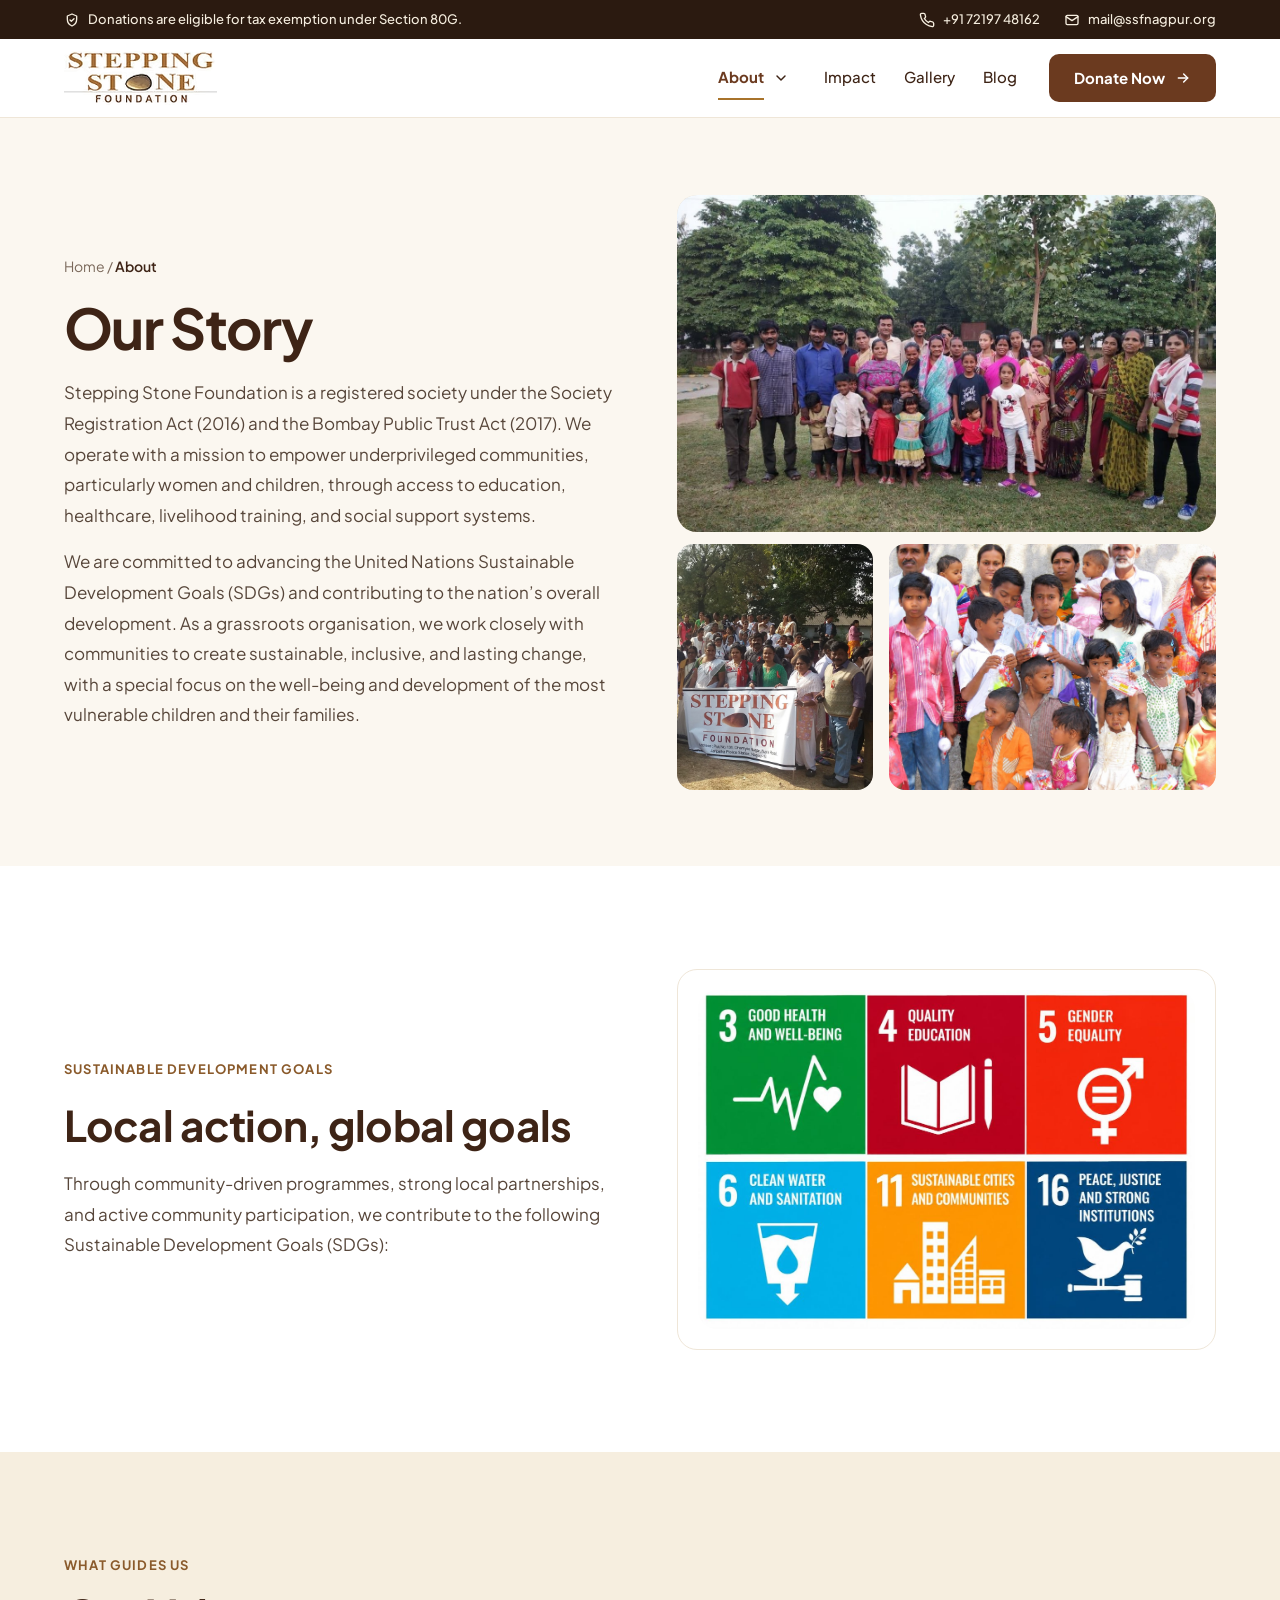
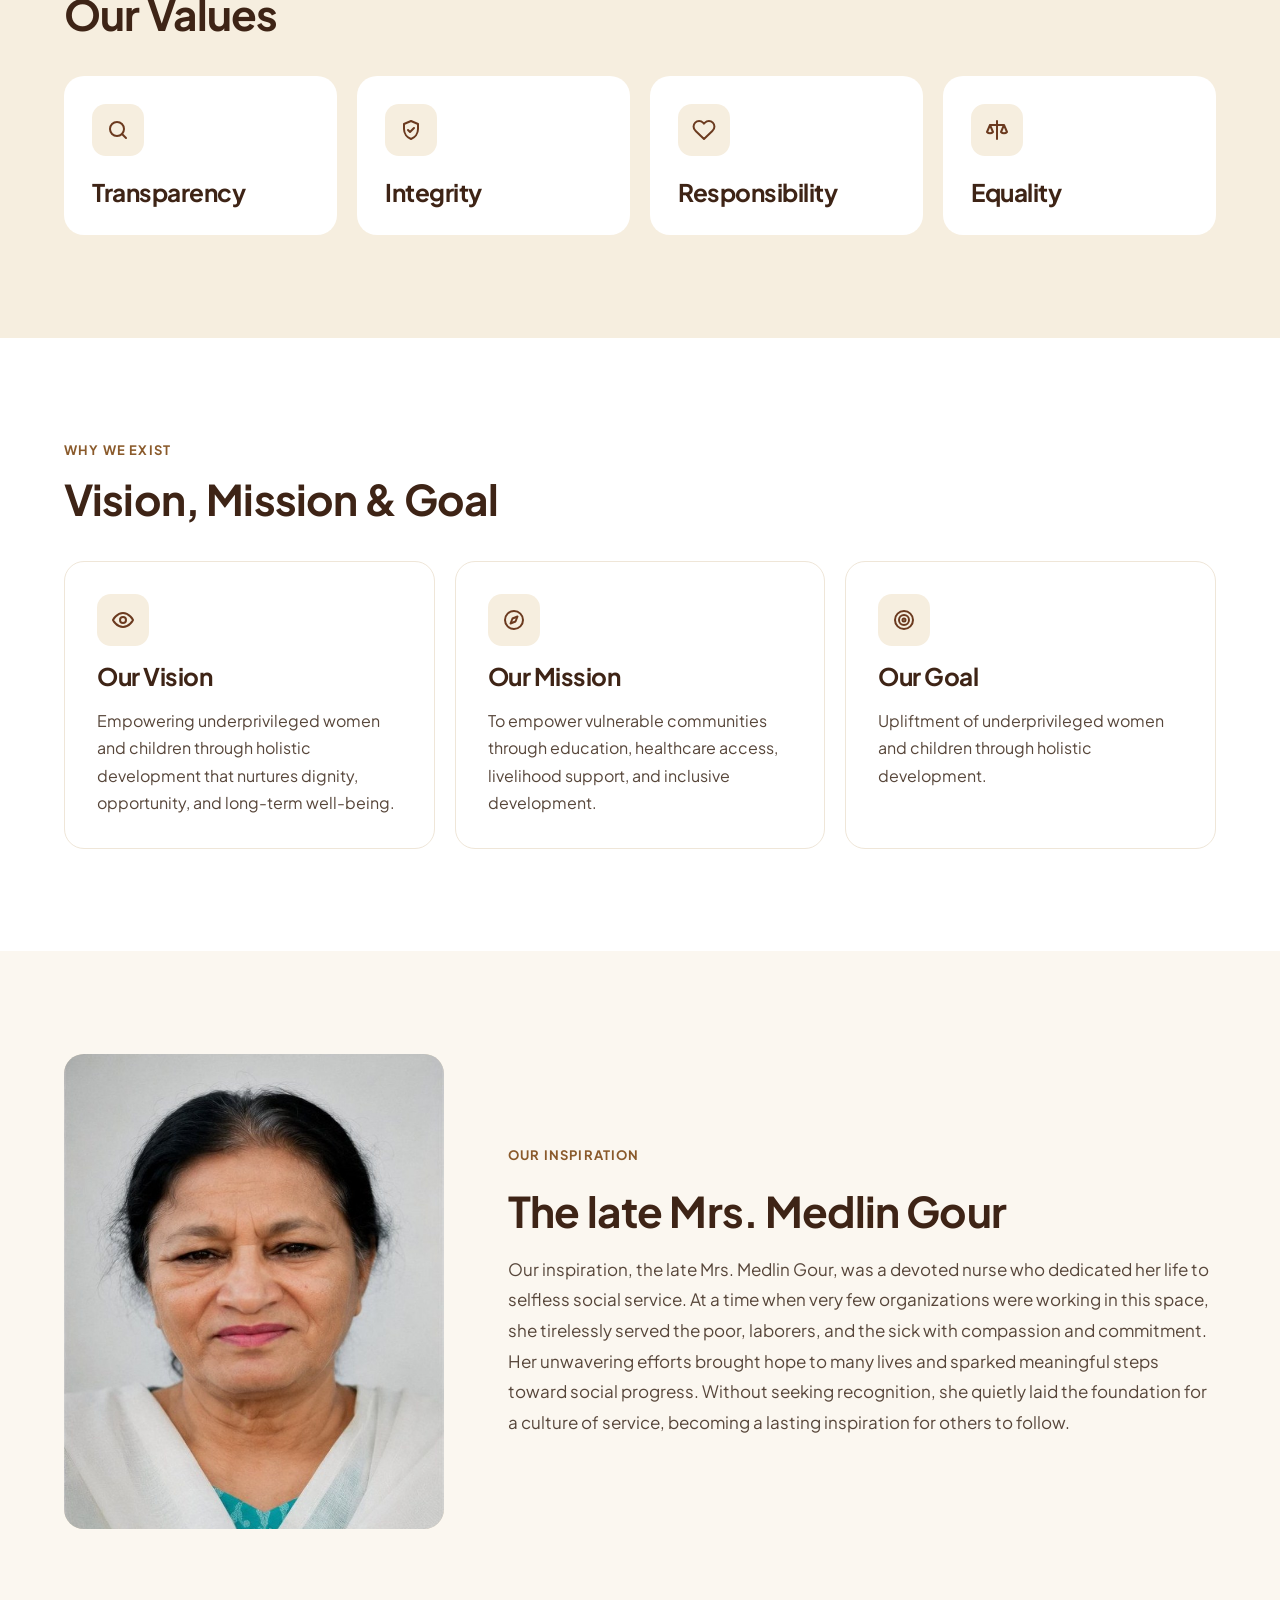
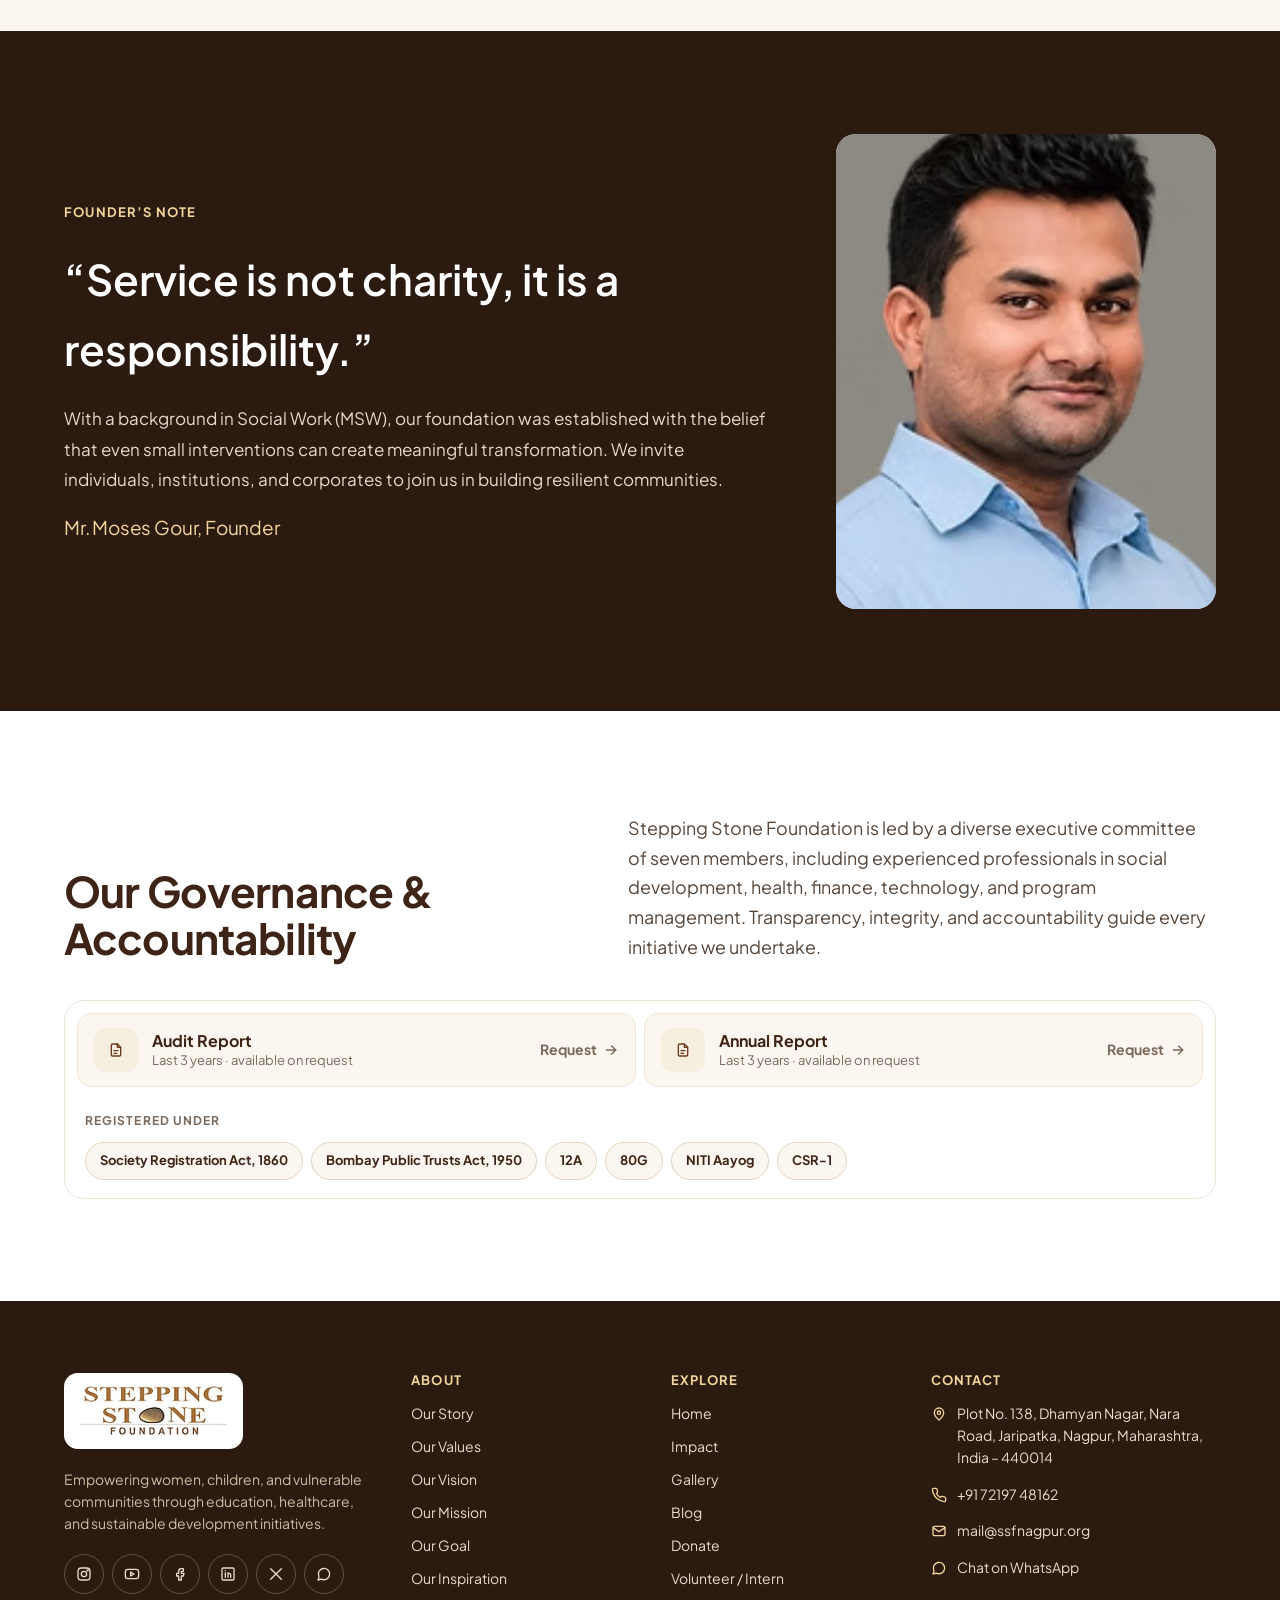
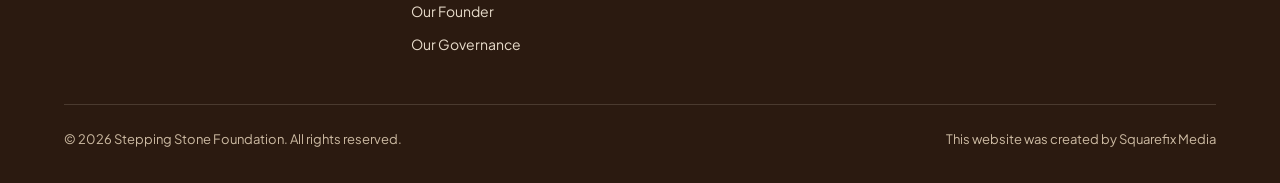
==== commit d25f522a: "Add files via upload" ====
--- a/about.html
+++ b/about.html
@@ -50,7 +50,7 @@
 <p>We are committed to advancing the United Nations Sustainable Development Goals (SDGs) and contributing to the nation’s overall development. As a grassroots organisation, we work closely with communities to create sustainable, inclusive, and lasting change, with a special focus on the well-being and development of the most vulnerable children and their families.</p>
 </div>
 </div>
-<div class="split__media reveal" style="--d:90ms"><div class="frame" style="--r:4/3;--pos:center"><img alt="Community members at a Stepping Stone outreach drive" decoding="async" height="596" src="assets/img/g-community-crowd.jpg" width="796"/></div></div>
+<div class="split__media reveal" style="--d:90ms"><div class="stack" style="gap:12px"><div class="frame" style="--r:16/10;--pos:center"><img alt="Community members and the Stepping Stone team after a programme" decoding="async" height="778" src="assets/img/gallery-6.jpg" width="1200"/></div><div class="jrow jrow--keep"><div style="flex:0.797 1 0"><img alt="Stepping Stone Foundation team and community members with the foundation banner" decoding="async" height="1400" src="assets/img/about-ssf-banner.jpg" width="1116"/></div><div style="flex:1.333 1 0"><img alt="Children holding gift packets at a Stepping Stone programme" decoding="async" height="1050" src="assets/img/about-children.jpg" width="1400"/></div></div></div></div>
 </div>
 </div>
 </section>
--- a/assets/css/style.css
+++ b/assets/css/style.css
@@ -101,7 +101,7 @@
 .jrow{display:flex;gap:16px}
 .jrow > *{min-width:0}
 .jrow img{width:100%;height:auto;border-radius:16px}
-@media (max-width:640px){.jrow{flex-direction:column}.jrow > *{flex:none !important}
+@media (max-width:640px){.jrow:not(.jrow--keep){flex-direction:column}.jrow:not(.jrow--keep) > *{flex:none !important}.jrow--keep{gap:10px}.jrow--keep img{border-radius:12px}
   .hero .jrow{flex-direction:row;overflow-x:auto;scroll-snap-type:x mandatory;margin-left:-20px;margin-right:-20px;padding:0 20px 6px;scrollbar-width:none}
   .hero .jrow::-webkit-scrollbar{display:none}
   .hero .jrow > *{flex:0 0 80% !important;scroll-snap-align:center}}
@@ -299,7 +299,7 @@
 .methods{list-style:none;margin:0;padding:0;display:flex;flex-direction:column;gap:12px;width:100%}
 .method{display:flex;align-items:center;gap:16px;padding:16px 18px;border-radius:16px;background:#fff;border:1px solid var(--line);color:var(--heading);transition:transform .28s cubic-bezier(.2,.8,.2,1),border-color .2s,box-shadow .28s}
 .method:hover{color:var(--heading);border-color:var(--gold)}
-.method .icon-badge{width:46px;height:46px}
+.method .icon-badge{width:46px;height:46px;display:flex;align-items:center;justify-content:center;color:var(--brown);line-height:1}
 .method strong{display:block;font-size:16px}
 .method span{display:block;font-size:14px;color:var(--muted);line-height:1.45}
 .method > svg{margin-left:auto;color:var(--brown)}
